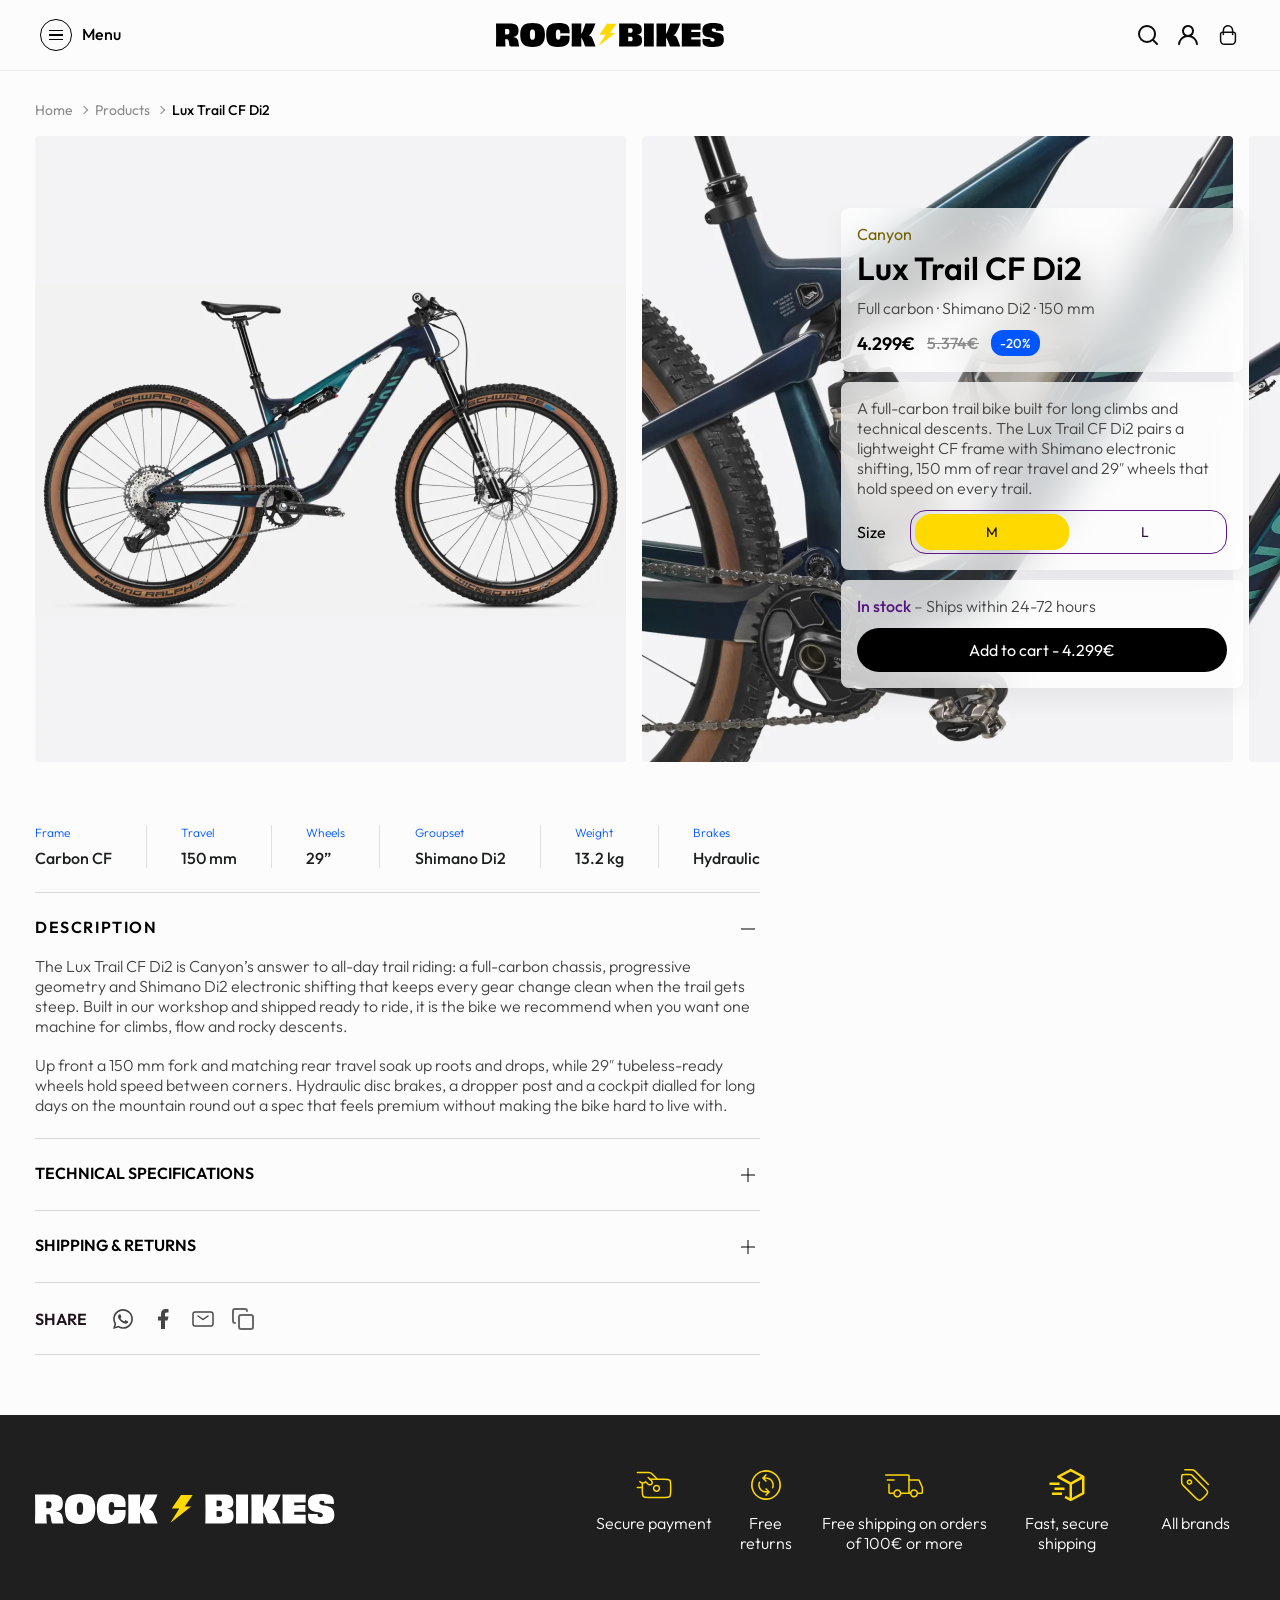
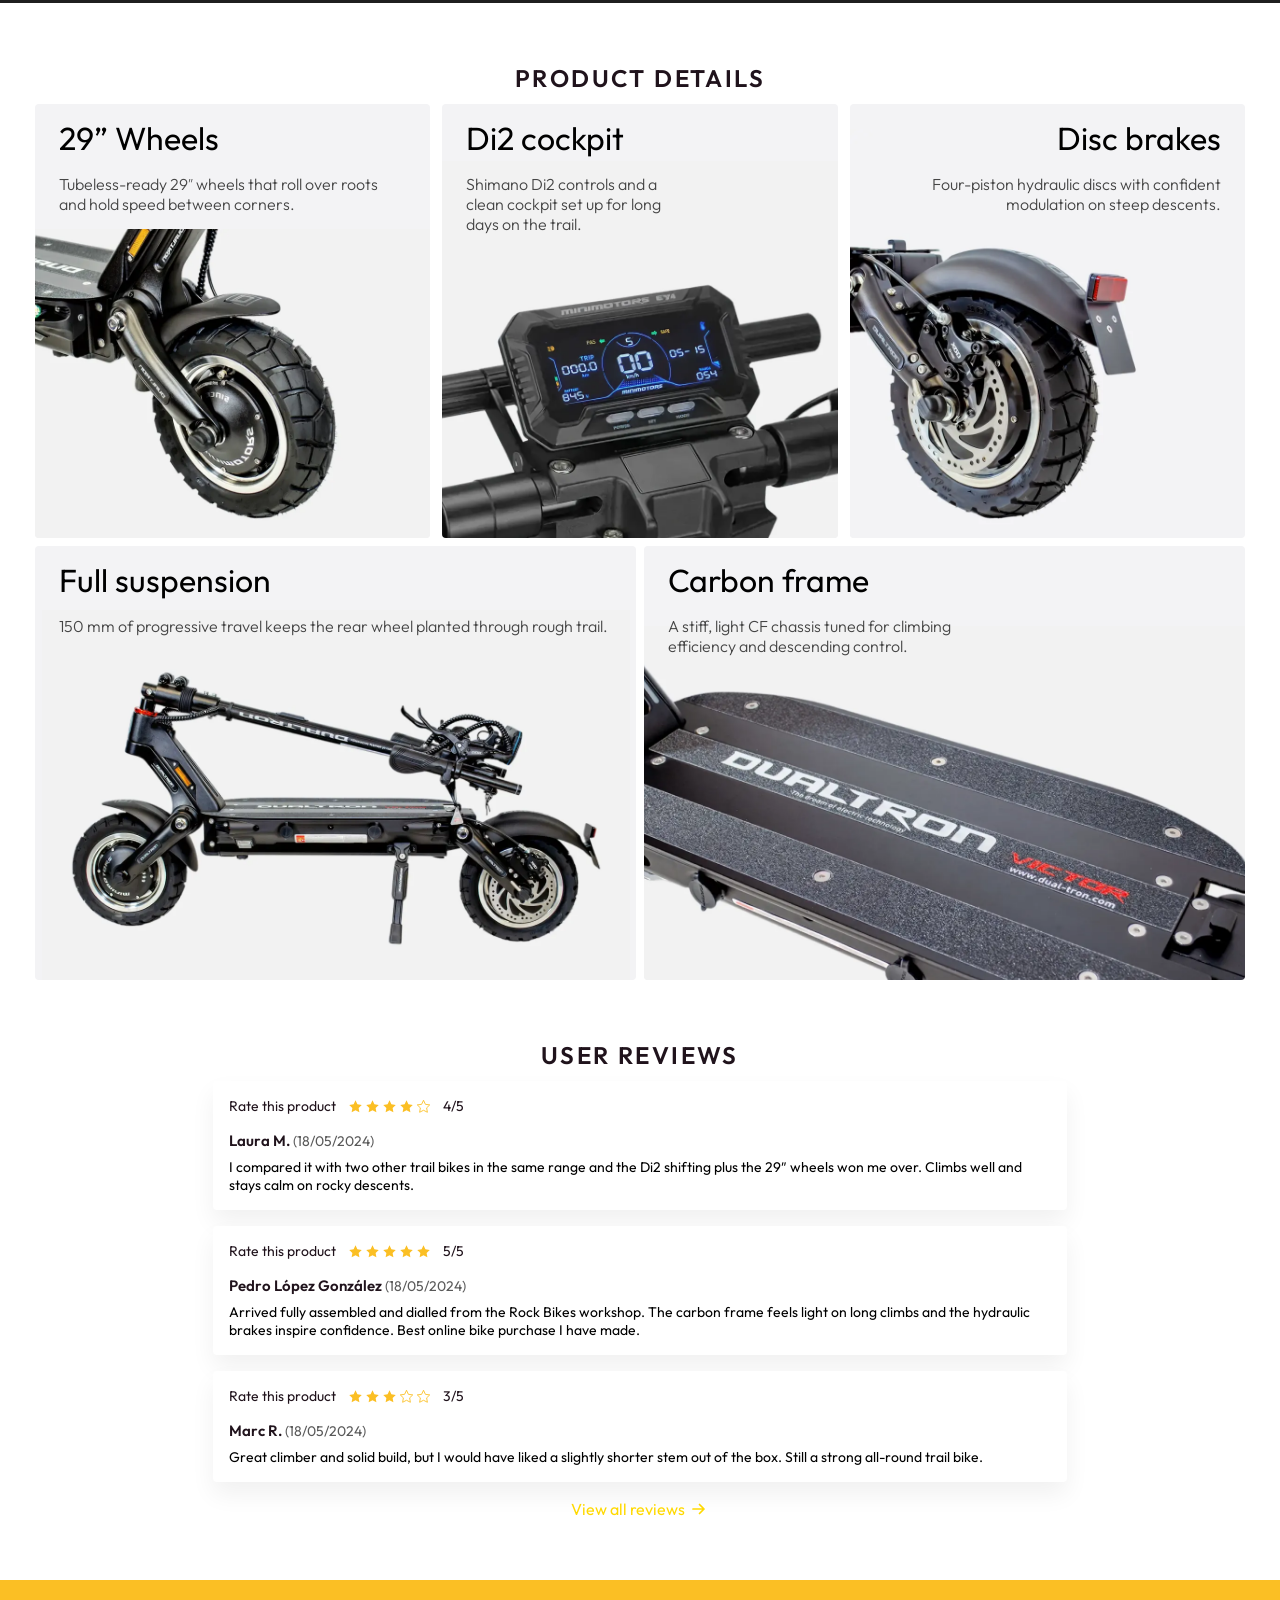
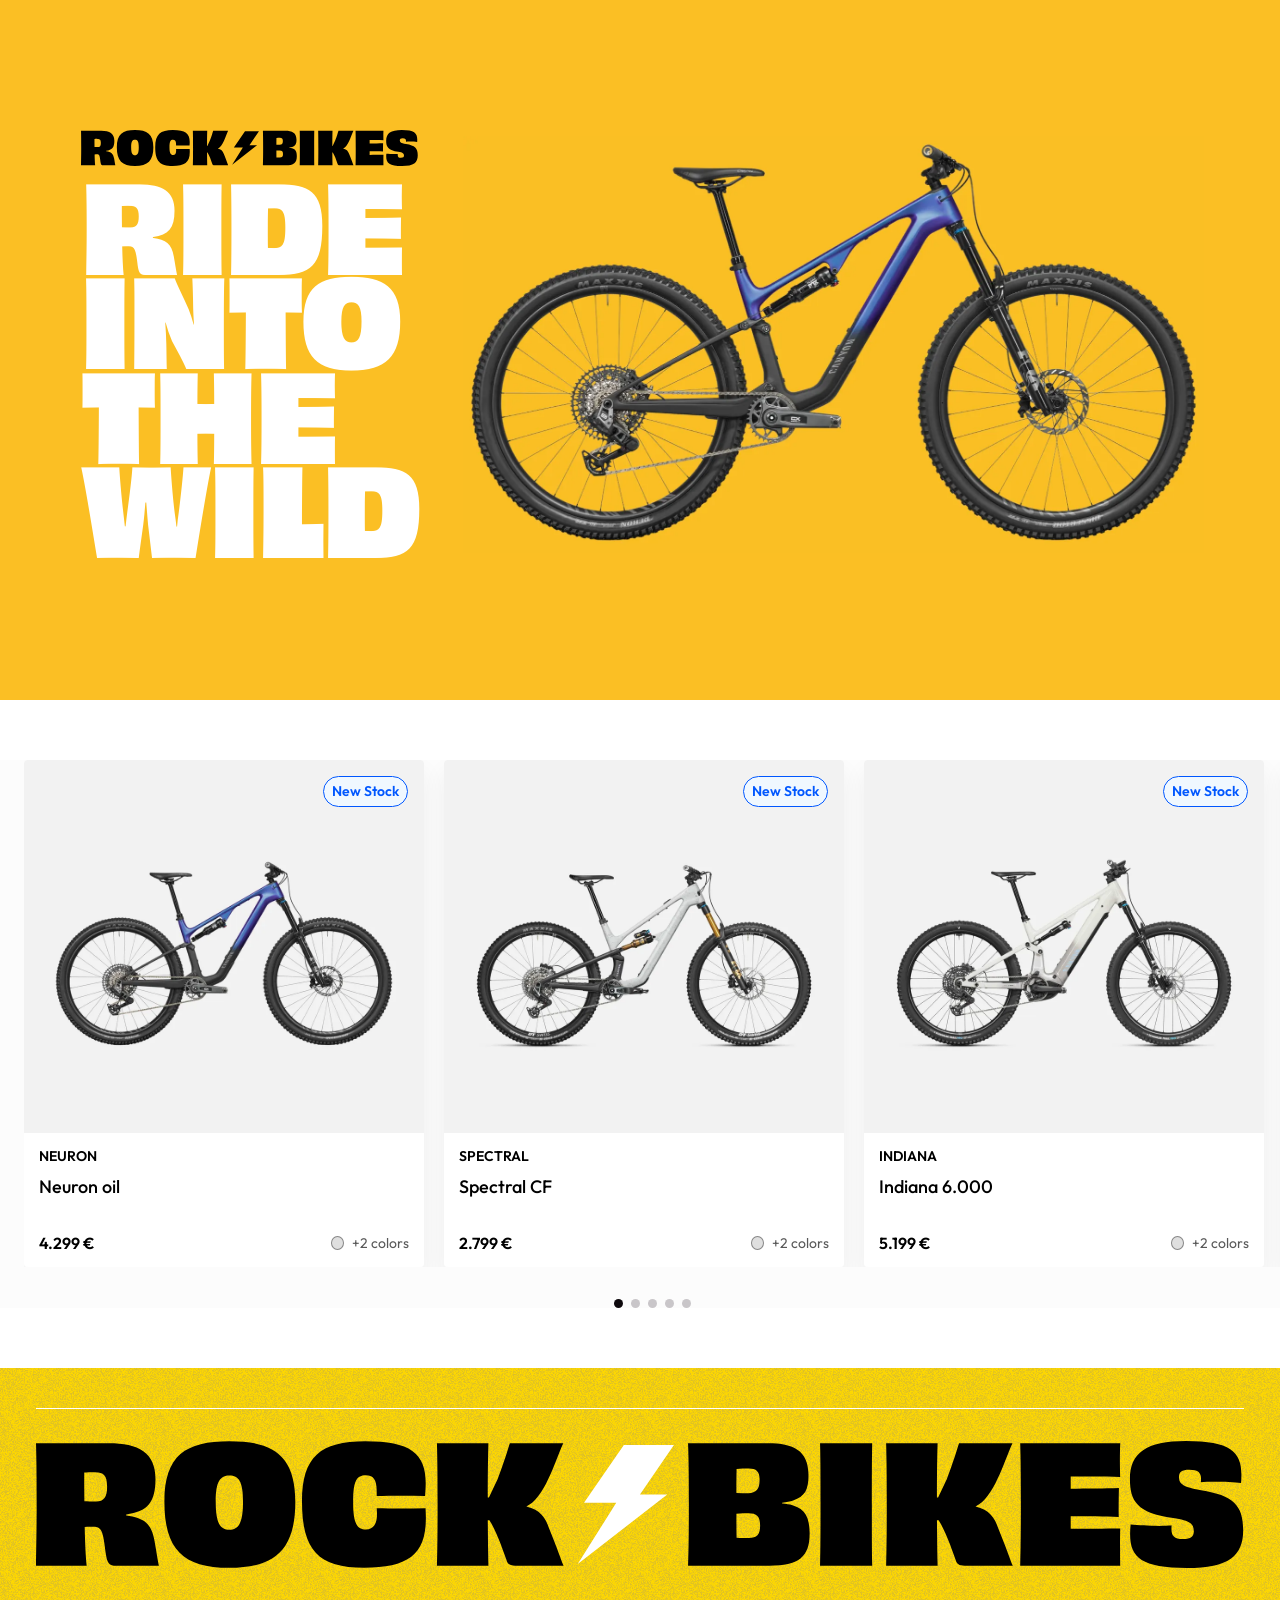
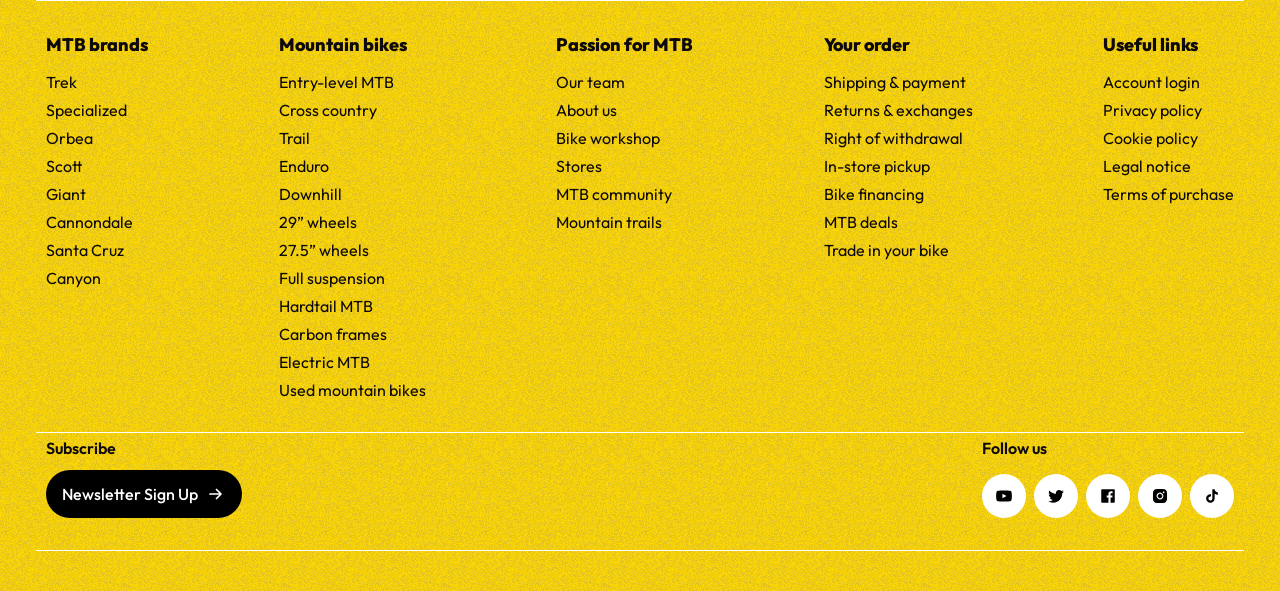
==== ficha-producto.html @ fa731cac "Ajusta logos de marcas y unifica el carrusel de opiniones en móvil. Co-authored-by: Cursor <cursorag" ====
<!DOCTYPE html>
<html lang="en">
<head>
<meta charset="UTF-8">
<meta name="viewport" content="width=device-width, initial-scale=1">
<title>Lux Trail CF Di2 — Rock Bikes</title>
<meta name="description" content="Lux Trail CF Di2: full-carbon trail bike with Shimano Di2, 150 mm travel and 29&quot; wheels. Free shipping over €100 and 30-day returns.">

<link rel="icon" href="assets/favicon.png" sizes="32x32" type="image/png">
<link rel="apple-touch-icon" href="assets/favicon-180.png">

<link rel="preconnect" href="https://fonts.googleapis.com">
<link rel="preconnect" href="https://fonts.gstatic.com" crossorigin>
<link href="https://fonts.googleapis.com/css2?family=Outfit:wght@400;500;600;700;800&family=Work+Sans:wght@400;500;600;700;800&display=swap" rel="stylesheet">

<link rel="stylesheet" href="assets/css/style.css?v=20261116d">
<link rel="stylesheet" href="assets/css/ficha.css?v=20261115n">
</head>
<body class="page-ficha">

<a class="skip-link" href="#main">Skip to content</a>

<!-- ============================ CABECERA ============================ -->
<header class="site-header site-header--light">
  <div class="nav__scrim" aria-hidden="true"></div>
  <div class="nav">
    <button class="nav__burger" type="button" aria-label="Open menu" aria-expanded="false" aria-controls="nav-menu">
      <span class="nav__burger-circle" aria-hidden="true"><i></i><i></i><i></i></span>
      <span class="nav__burger-text">Menu</span>
    </button>

    <a class="nav__logo" href="index.html" aria-label="Rock Bikes, home">
      <img src="assets/svg/rock-bikes-header-dark.svg" alt="Rock Bikes" width="228" height="24">
    </a>

    <nav class="nav__menu" id="nav-menu" aria-label="Main">
      <p class="nav__menu-title">Let&rsquo;s rock !</p>
      <ul class="nav__list">
        <li><a class="nav__link" href="index.html#terrain">Mountain Bikes <svg class="nav__chev" viewBox="0 0 24 24" aria-hidden="true"><path d="M9 5l7 7-7 7" fill="none" stroke="currentColor" stroke-width="2" stroke-linecap="round" stroke-linejoin="round"/></svg></a></li>
        <li><a class="nav__link" href="index.html#riders">Accessories <svg class="nav__chev" viewBox="0 0 24 24" aria-hidden="true"><path d="M9 5l7 7-7 7" fill="none" stroke="currentColor" stroke-width="2" stroke-linecap="round" stroke-linejoin="round"/></svg></a></li>
        <li><a class="nav__link" href="#">Parts <svg class="nav__chev" viewBox="0 0 24 24" aria-hidden="true"><path d="M9 5l7 7-7 7" fill="none" stroke="currentColor" stroke-width="2" stroke-linecap="round" stroke-linejoin="round"/></svg></a></li>
        <li><a class="nav__link" href="index.html#riders">Clothing <svg class="nav__chev" viewBox="0 0 24 24" aria-hidden="true"><path d="M9 5l7 7-7 7" fill="none" stroke="currentColor" stroke-width="2" stroke-linecap="round" stroke-linejoin="round"/></svg></a></li>
        <li><a class="nav__link" href="index.html#products">Other bikes <svg class="nav__chev" viewBox="0 0 24 24" aria-hidden="true"><path d="M9 5l7 7-7 7" fill="none" stroke="currentColor" stroke-width="2" stroke-linecap="round" stroke-linejoin="round"/></svg></a></li>
        <li><a class="nav__link" href="index.html#brands">Brands <svg class="nav__chev" viewBox="0 0 24 24" aria-hidden="true"><path d="M9 5l7 7-7 7" fill="none" stroke="currentColor" stroke-width="2" stroke-linecap="round" stroke-linejoin="round"/></svg></a></li>
        <li><a class="nav__link nav__link--outlet" href="#">Outlet</a></li>
      </ul>
      <ul class="nav__social">
        <li><a href="#" aria-label="YouTube"><img src="assets/svg/carbon-logo-youtube-15076-6424-gold.svg" alt="" width="24" height="24"></a></li>
        <li><a href="#" aria-label="Twitter"><img src="assets/svg/mdi-twitter-15076-6426-gold.svg" alt="" width="24" height="24"></a></li>
        <li><a href="#" aria-label="Facebook"><img src="assets/svg/ri-facebook-box-fill-15076-6428-gold.svg" alt="" width="24" height="24"></a></li>
        <li><a href="#" aria-label="Instagram"><img src="assets/svg/ph-instagram-logo-fill-15076-6430-gold.svg" alt="" width="24" height="24"></a></li>
        <li><a href="#" aria-label="TikTok"><img src="assets/svg/ic-baseline-tiktok-15076-6432-gold.svg" alt="" width="24" height="24"></a></li>
      </ul>
    </nav>

    <div class="nav__sub" data-sub hidden>
      <p class="nav__sub-title"></p>
      <ul class="nav__sub-list"></ul>
      <a class="nav__sub-all" href="#">SEE ALL <svg class="nav__sub-arrow" viewBox="0 0 20 20" aria-hidden="true"><path d="M4 10h11M10.5 5.5L15 10l-4.5 4.5" fill="none" stroke="currentColor" stroke-width="1.7" stroke-linecap="round" stroke-linejoin="round"/></svg></a>

      <!-- Tercer nivel: las fichas de producto. Se rellenan desde FICHAS en
           main.js con los datos de Menu_spectral y Variante6. -->
      <div class="nav__cards" data-cards>
        <figure class="nav__cards-photo">
          <img class="nav__cards-img" data-cards-img alt="" width="700" height="448">
          <!-- El hueco de la ficha es un vídeo, como en el diseño. Se carga con
               la página (oculto tras la foto) porque cargarlo al abrir el menú
               dejaba el archivo a medias: Chrome descargaba los metadatos y
               suspendía el resto. Spectral lo reproduce; el resto de fichas se
               quedan con su imagen. -->
          <video class="nav__cards-video" data-cards-video
                 src="assets/video/menu-spectral.mp4"
                 muted loop playsinline preload="auto"
                 poster="assets/opt/menu-spectral.webp"
                 aria-hidden="true" tabindex="-1"></video>
          <span class="nav__cards-label" data-cards-label></span>
        </figure>
        <div class="nav__cards-list" data-cards-list></div>
        <a class="nav__cards-all" href="#">SEE ALL <svg class="nav__sub-arrow" viewBox="0 0 20 20" aria-hidden="true"><path d="M4 10h11M10.5 5.5L15 10l-4.5 4.5" fill="none" stroke="currentColor" stroke-width="1.7" stroke-linecap="round" stroke-linejoin="round"/></svg></a>
      </div>
    </div>

    <div class="nav__actions">
      <button class="nav__icon" type="button" aria-label="Search"
              aria-controls="nav-search" aria-expanded="false" data-search-open>
        <img src="assets/svg/iconamoon-search-bold-I15076-6464;15048-24573.svg" alt="" width="24" height="24">
      </button>
      <button class="nav__icon" type="button" aria-label="My account">
        <img src="assets/svg/component-206-I15076-6464;15048-24574.svg" alt="" width="24" height="24">
      </button>
      <button class="nav__icon" type="button" aria-label="Cart">
        <img src="assets/svg/component-205-I15076-6464;15048-24575.svg" alt="" width="24" height="24">
      </button>

      <!-- Buscador: la variante Mneu_search del menú. Al abrirlo la barra pasa
           a amarilla y el campo ocupa el sitio de las tres acciones. El panel
           de «Popular Search» se ancla al propio campo, así que se mueve con
           él cuando el ancho obliga a estirarlo. Medidas del diseño en la
           hoja de estilos. -->
      <form class="nav__search" id="nav-search" role="search" aria-label="Search Rock Bikes" data-search>
        <div class="nav__search-field">
          <img class="nav__search-icon" src="assets/svg/iconamoon-search-bold-I15076-6464;15048-24573.svg" alt="" width="24" height="24">
          <input class="nav__search-input" type="search" name="q" autocomplete="off"
                 aria-label="Search products" data-search-input>
        </div>
        <button class="nav__search-close" type="button" data-search-close>Close</button>

        <div class="nav__search-panel">
          <p class="nav__search-title">Popular Search</p>
          <ul class="nav__search-list">
            <li><button type="button" data-search-term="Trial Bikes">Trial Bikes</button></li>
            <li><button type="button" data-search-term="Grail">Grail</button></li>
            <li><button type="button" data-search-term="Gloves">Gloves</button></li>
            <li><button type="button" data-search-term="Wheels">Wheels</button></li>
            <li><button type="button" data-search-term="Accessories">Accessories</button></li>
          </ul>
        </div>
      </form>
    </div>
  </div>
</header>

<main id="main" class="ficha">

  <!-- El diseño está dibujado sobre un marco de 1366 px. Todo el contenido va
       dentro de .frame para que en pantallas más anchas se quede centrado en
       esa columna y no se estire hasta los bordes. -->
  <div class="frame">

  <!-- ========================= MIGAS Y FICHA ========================= -->

  <section class="ficha__top">

    <nav class="crumbs" aria-label="Breadcrumb">
      <ol>
        <li><a href="index.html">Home</a></li>
        <li><a href="#">Products</a></li>
        <li><span aria-current="page">Lux Trail CF Di2</span></li>
      </ol>
    </nav>

    <!-- Galería: seis diapositivas de 591x626 y 16 px de separación. La tira
         sangra por la derecha a propósito: en el diseño la segunda foto se ve
         a medias por debajo de la caja de compra. Se arrastra con el ratón y
         con el dedo (data-drag-scroll lo resuelve en main.js). -->
    <div class="gallery-wrap">
      <div class="gallery" data-drag-scroll>
        <ul class="gallery__track">
          <li class="gallery__slide">
            <a class="gallery__zoom" href="assets/opt/ficha-galeria-01.webp" aria-label="Ampliar: Rock Bikes Lux Trail CF Di2, vista lateral">
            <img src="assets/opt/ficha-galeria-01.webp" alt="Rock Bikes Lux Trail CF Di2, vista lateral" width="1182" height="1252">
          </a>
          </li>
          <li class="gallery__slide">
            <a class="gallery__zoom" href="assets/opt/ficha-galeria-02.webp" aria-label="Ampliar: Detalle del cuadro y del amortiguador">
            <img src="assets/opt/ficha-galeria-02.webp" alt="Detalle del cuadro y del amortiguador" width="1182" height="1252" loading="lazy">
          </a>
          </li>
          <li class="gallery__slide">
            <a class="gallery__zoom" href="assets/opt/ficha-galeria-03.webp" aria-label="Ampliar: Detalle de la rueda y del freno de disco">
            <img src="assets/opt/ficha-galeria-03.webp" alt="Detalle de la rueda y del freno de disco" width="1182" height="1252" loading="lazy">
          </a>
          </li>
          <li class="gallery__slide">
            <a class="gallery__zoom" href="assets/opt/ficha-galeria-04.webp" aria-label="Ampliar: Detalle de la transmisión">
            <img src="assets/opt/ficha-galeria-04.webp" alt="Detalle de la transmisión" width="1182" height="1252" loading="lazy">
          </a>
          </li>
          <li class="gallery__slide">
            <a class="gallery__zoom" href="assets/opt/ficha-galeria-05.webp" aria-label="Ampliar: Detalle del manillar y la horquilla">
            <img src="assets/opt/ficha-galeria-05.webp" alt="Detalle del manillar y la horquilla" width="1182" height="1252" loading="lazy">
          </a>
          </li>
          <li class="gallery__slide">
            <a class="gallery__zoom" href="assets/opt/ficha-galeria-06.webp" aria-label="Ampliar: Detalle del sillín y la tija">
            <img src="assets/opt/ficha-galeria-06.webp" alt="Detalle del sillín y la tija" width="1182" height="1252" loading="lazy">
          </a>
          </li>
        </ul>
      </div>

      <button class="gallery__arrow gallery__arrow--prev" type="button" aria-label="Previous image" data-gallery-prev>
        <svg viewBox="0 0 24 24" aria-hidden="true"><path d="M15 5l-7 7 7 7" fill="none" stroke="currentColor" stroke-width="1.8" stroke-linecap="round" stroke-linejoin="round"/></svg>
      </button>
      <button class="gallery__arrow gallery__arrow--next" type="button" aria-label="Next image" data-gallery-next>
        <svg viewBox="0 0 24 24" aria-hidden="true"><path d="M9 5l7 7-7 7" fill="none" stroke="currentColor" stroke-width="1.8" stroke-linecap="round" stroke-linejoin="round"/></svg>
      </button>

      <div class="gallery__dots dots" data-gallery-dots aria-hidden="true"></div>
    </div>

  </section>

  <!-- Caja de compra. En el diseño flota sobre la galería (208 px desde el
       borde de arriba) y, al bajar, se queda pegada bajo la cabecera hasta
       llegar a la altura de SHARE. Por eso vive en su propia columna, fuera
       del flujo: así el `sticky` tiene recorrido y en móvil se coloca entre la
       galería y la descripción. -->
  <div class="side">
    <aside class="buybox" aria-label="Purchase options">

      <div class="buybox__card">
        <div class="buybox__head">
          <p class="buybox__brand">Canyon</p>
          <h1 class="buybox__title">Lux Trail CF Di2</h1>
        </div>
        <p class="buybox__sub">Full carbon &middot; Shimano Di2 &middot; 150 mm</p>
        <p class="buybox__price">
          <span class="buybox__now">4.299&euro;</span>
          <s class="buybox__was">5.374&euro;</s>
          <span class="buybox__off">-20%</span>
        </p>
      </div>

      <div class="buybox__card">
        <p class="buybox__text">A full-carbon trail bike built for long climbs and technical descents. The Lux Trail CF Di2 pairs a lightweight CF frame with Shimano electronic shifting, 150 mm of rear travel and 29&Prime; wheels that hold speed on every trail.</p>
        <div class="buybox__opt">
          <span class="buybox__opt-label">Size</span>
          <div class="buybox__pills" role="group" aria-label="Frame size">
            <button class="buybox__pill is-active" type="button" aria-pressed="true">M</button>
            <button class="buybox__pill" type="button" aria-pressed="false">L</button>
          </div>
        </div>
      </div>

      <div class="buybox__card">
        <p class="buybox__stock"><strong>In stock</strong> &ndash; Ships within 24-72 hours</p>
        <button class="buybox__cart" type="button">Add to cart - 4.299&euro;</button>
      </div>

    </aside>
  </div>

  <!-- ==================== CARACTERÍSTICAS Y ACORDEONES ==================== -->

  <div class="ficha__detail">

    <ul class="specs">
      <li class="specs__item">
        <span class="specs__label">Frame</span>
        <span class="specs__value">Carbon CF</span>
      </li>
      <li class="specs__sep" aria-hidden="true"></li>
      <li class="specs__item">
        <span class="specs__label">Travel</span>
        <span class="specs__value">150 mm</span>
      </li>
      <li class="specs__sep" aria-hidden="true"></li>
      <li class="specs__item">
        <span class="specs__label">Wheels</span>
        <span class="specs__value">29&rdquo;</span>
      </li>
      <li class="specs__sep" aria-hidden="true"></li>
      <li class="specs__item">
        <span class="specs__label">Groupset</span>
        <span class="specs__value">Shimano Di2</span>
      </li>
      <li class="specs__sep" aria-hidden="true"></li>
      <li class="specs__item">
        <span class="specs__label">Weight</span>
        <span class="specs__value">13.2 kg</span>
      </li>
      <li class="specs__sep" aria-hidden="true"></li>
      <li class="specs__item">
        <span class="specs__label">Brakes</span>
        <span class="specs__value">Hydraulic</span>
      </li>
    </ul>

    <div class="faq" data-faq>

      <div class="faq__item is-open">
        <h2 class="faq__heading">
          <button class="faq__toggle" type="button" aria-expanded="true" aria-controls="faq-desc" id="faq-desc-btn">
            <span class="faq__label">Description</span>
            <span class="faq__icon" aria-hidden="true"></span>
          </button>
        </h2>
        <div class="faq__panel" id="faq-desc" role="region" aria-labelledby="faq-desc-btn">
          <div class="faq__inner">
            <p>The Lux Trail CF Di2 is Canyon&rsquo;s answer to all-day trail riding: a full-carbon chassis, progressive geometry and Shimano Di2 electronic shifting that keeps every gear change clean when the trail gets steep. Built in our workshop and shipped ready to ride, it is the bike we recommend when you want one machine for climbs, flow and rocky descents.</p>
            <p>Up front a 150 mm fork and matching rear travel soak up roots and drops, while 29&Prime; tubeless-ready wheels hold speed between corners. Hydraulic disc brakes, a dropper post and a cockpit dialled for long days on the mountain round out a spec that feels premium without making the bike hard to live with.</p>
          </div>
        </div>
      </div>

      <div class="faq__item">
        <h2 class="faq__heading">
          <button class="faq__toggle" type="button" aria-expanded="false" aria-controls="faq-tech" id="faq-tech-btn">
            <span class="faq__label">Technical Specifications</span>
            <span class="faq__icon" aria-hidden="true"></span>
          </button>
        </h2>
        <div class="faq__panel" id="faq-tech" role="region" aria-labelledby="faq-tech-btn" hidden>
          <div class="faq__inner">
            <dl class="faq__specs">
              <div><dt>Frame</dt><dd>Carbon CF, full suspension</dd></div>
              <div><dt>Travel</dt><dd>150 mm front / 150 mm rear</dd></div>
              <div><dt>Wheels</dt><dd>29&Prime; tubeless-ready</dd></div>
              <div><dt>Groupset</dt><dd>Shimano XT Di2 12-speed</dd></div>
              <div><dt>Weight</dt><dd>13.2 kg (size M)</dd></div>
              <div><dt>Brakes</dt><dd>Hydraulic disc, 4-piston</dd></div>
            </dl>
          </div>
        </div>
      </div>

      <div class="faq__item">
        <h2 class="faq__heading">
          <button class="faq__toggle" type="button" aria-expanded="false" aria-controls="faq-ship" id="faq-ship-btn">
            <span class="faq__label">Shipping &amp; returns</span>
            <span class="faq__icon" aria-hidden="true"></span>
          </button>
        </h2>
        <div class="faq__panel" id="faq-ship" role="region" aria-labelledby="faq-ship-btn" hidden>
          <div class="faq__inner">
            <p>Orders leave our workshop within 24 to 72 working hours. Shipping is free on orders of 100&euro; or more, and every bike travels fully assembled, adjusted and boxed.</p>
            <p>You have 30 days to return it. If the bike has not been used, we refund the full amount; if you have already ridden it, we collect it, check it and deduct only the cost of the kilometres done.</p>
          </div>
        </div>
      </div>

    </div>

    <div class="share">
      <span class="share__label">Share</span>
      <ul class="share__list">
        <li><a href="#" aria-label="Share on WhatsApp"><img src="assets/ficha/svg/ic-baseline-whatsapp-15408-6126.svg" alt="" width="24" height="24"></a></li>
        <li><a href="#" aria-label="Share on Facebook"><img src="assets/ficha/svg/ri-facebook-fill-15408-6128.svg" alt="" width="24" height="24"></a></li>
        <li><a href="#" aria-label="Share by email"><img src="assets/ficha/svg/iconoir-mail-15408-6130.svg" alt="" width="24" height="24"></a></li>
        <li><button type="button" class="share__copy" aria-label="Copy link" data-copy><img src="assets/ficha/svg/lucide-copy-15408-6134.svg" alt="" width="24" height="24"></button></li>
      </ul>
    </div>

  </div>

  </div><!-- /.frame -->

  <!-- Visor de la galería: se abre a pantalla completa al pulsar una foto.
       Es un <dialog>, así que hereda el foco atrapado, el fondo y el cierre
       con Escape sin escribir nada de eso a mano. -->
  <dialog class="lightbox" data-lightbox aria-label="Galería de fotos">
    <button class="lightbox__btn lightbox__close" type="button" data-lightbox-close aria-label="Cerrar">
      <svg viewBox="0 0 24 24" aria-hidden="true"><path d="M6 6l12 12M18 6L6 18" fill="none" stroke="currentColor" stroke-width="1.8" stroke-linecap="round"/></svg>
    </button>
    <button class="lightbox__btn lightbox__prev" type="button" data-lightbox-prev aria-label="Foto anterior">
      <svg viewBox="0 0 24 24" aria-hidden="true"><path d="M15 5l-7 7 7 7" fill="none" stroke="currentColor" stroke-width="1.8" stroke-linecap="round" stroke-linejoin="round"/></svg>
    </button>
    <img class="lightbox__img" data-lightbox-img alt="">
    <button class="lightbox__btn lightbox__next" type="button" data-lightbox-next aria-label="Foto siguiente">
      <svg viewBox="0 0 24 24" aria-hidden="true"><path d="M9 5l7 7-7 7" fill="none" stroke="currentColor" stroke-width="1.8" stroke-linecap="round" stroke-linejoin="round"/></svg>
    </button>
    <p class="lightbox__count" data-lightbox-count></p>
  </dialog>

</main>

<!-- ======================== BARRA DE GARANTÍAS ======================== -->

<section class="trust">
  <div class="frame">
  <img class="trust__logo" src="assets/ficha/svg/contenedor-rock-bikes-15408-6191.svg" alt="Rock Bikes" width="406" height="40">
  <ul class="trust__list">
    <li>
      <img src="assets/ficha/svg/hugeicons-payment-02-15408-6206.svg" alt="" width="40" height="40">
      <span>Secure payment</span>
    </li>
    <li class="trust__narrow">
      <img src="assets/ficha/svg/material-symbols-light-change-circle-outline-15408-6213.svg" alt="" width="40" height="40">
      <span>Free returns</span>
    </li>
    <li class="trust__wide">
      <img src="assets/ficha/svg/iconoir-delivery-truck-15408-6217.svg" alt="" width="40" height="40">
      <span>Free shipping on orders of 100&euro; or more</span>
    </li>
    <li>
      <img src="assets/ficha/svg/carbon-delivery-parcel-15408-6225.svg" alt="" width="40" height="40">
      <span>Fast, secure shipping</span>
    </li>
    <li>
      <img src="assets/ficha/svg/contenedor-icon-15408-6230.svg" alt="" width="40" height="40">
      <span>All brands</span>
    </li>
  </ul>
  </div>
</section>

<!-- ========================= DETALLES DEL PRODUCTO ========================= -->

<section class="fdet">
  <div class="frame">
  <h2 class="fdet__title">Product details</h2>

  <div class="fdet__row fdet__row--triple">

    <article class="fdet__card" style="--ix:-16.98%;--iy:28.80%;--iw:116.98%;--tw:376px">
      <div class="fdet__head">
        <h3 class="fdet__name">29&rdquo; Wheels</h3>
        <p class="fdet__text">Tubeless-ready 29&Prime; wheels that roll over roots and hold speed between corners.</p>
      </div>
      <img class="fdet__img" src="assets/opt/ficha-detalle-ruedas.webp" alt="Rueda de 29 pulgadas con freno de disco" width="992" height="712" loading="lazy">
    </article>

    <article class="fdet__card" style="--ix:0;--iy:13.13%;--iw:100%;--tw:217px">
      <div class="fdet__head">
        <h3 class="fdet__name">Di2 cockpit</h3>
        <p class="fdet__text">Shimano Di2 controls and a clean cockpit set up for long days on the trail.</p>
      </div>
      <img class="fdet__img" src="assets/opt/ficha-detalle-pantalla.webp" alt="Cockpit y mandos Di2" width="848" height="868" loading="lazy">
    </article>

    <article class="fdet__card fdet__card--right" style="--ix:0;--iy:5.76%;--iw:85.6%;--tw:376px">
      <div class="fdet__head">
        <h3 class="fdet__name">Disc brakes</h3>
        <p class="fdet__text">Four-piston hydraulic discs with confident modulation on steep descents.</p>
      </div>
      <img class="fdet__img" src="assets/opt/ficha-detalle-frenos.webp" alt="Freno de disco hidráulico" width="726" height="896" loading="lazy">
    </article>

  </div>

  <div class="fdet__row fdet__row--double">

    <article class="fdet__card fdet__card--half" style="--ix:1.09%;--iy:14.75%;--iw:97.98%;--tw:596px">
      <div class="fdet__head">
        <h3 class="fdet__name">Full suspension</h3>
        <p class="fdet__text">150 mm of progressive travel keeps the rear wheel planted through rough trail.</p>
      </div>
      <img class="fdet__img" src="assets/opt/ficha-detalle-compacto.webp" alt="Lux Trail CF Di2, vista completa" width="1262" height="848" loading="lazy">
    </article>

    <article class="fdet__card fdet__card--half" style="--ix:-13.66%;--iy:18.43%;--iw:117.1%;--tw:320px">
      <div class="fdet__head">
        <h3 class="fdet__name">Carbon frame</h3>
        <p class="fdet__text">A stiff, light CF chassis tuned for climbing efficiency and descending control.</p>
      </div>
      <img class="fdet__img" src="assets/opt/ficha-detalle-plataforma.webp" alt="Detalle del cuadro de carbono" width="1508" height="1020" loading="lazy">
    </article>

  </div>
  </div><!-- /.frame -->
</section>

<!-- ========================== OPINIONES ========================== -->

<section class="ureviews">
  <div class="frame">
  <h2 class="ureviews__title">User reviews</h2>

  <ul class="ureviews__list">

    <li class="rreview">
      <p class="rreview__rate">
        <span>Rate this product</span>
        <span class="rreview__stars" role="img" aria-label="4 out of 5 stars">
          <svg viewBox="0 0 24 24" aria-hidden="true"><path d="M12 2l3 6.5 7 .9-5 4.8 1.2 7L12 18l-6.2 3.2L7 14.2l-5-4.8 7-.9z"/></svg>
          <svg viewBox="0 0 24 24" aria-hidden="true"><path d="M12 2l3 6.5 7 .9-5 4.8 1.2 7L12 18l-6.2 3.2L7 14.2l-5-4.8 7-.9z"/></svg>
          <svg viewBox="0 0 24 24" aria-hidden="true"><path d="M12 2l3 6.5 7 .9-5 4.8 1.2 7L12 18l-6.2 3.2L7 14.2l-5-4.8 7-.9z"/></svg>
          <svg viewBox="0 0 24 24" aria-hidden="true"><path d="M12 2l3 6.5 7 .9-5 4.8 1.2 7L12 18l-6.2 3.2L7 14.2l-5-4.8 7-.9z"/></svg>
          <svg class="is-empty" viewBox="0 0 24 24" aria-hidden="true"><path d="M12 2l3 6.5 7 .9-5 4.8 1.2 7L12 18l-6.2 3.2L7 14.2l-5-4.8 7-.9z"/></svg>
        </span>
        <span class="rreview__score">4/5</span>
      </p>
      <p class="rreview__who"><strong>Laura M.</strong> <span>(18/05/2024)</span></p>
      <p class="rreview__text">I compared it with two other trail bikes in the same range and the Di2 shifting plus the 29&Prime; wheels won me over. Climbs well and stays calm on rocky descents.</p>
    </li>

    <li class="rreview">
      <p class="rreview__rate">
        <span>Rate this product</span>
        <span class="rreview__stars" role="img" aria-label="5 out of 5 stars">
          <svg viewBox="0 0 24 24" aria-hidden="true"><path d="M12 2l3 6.5 7 .9-5 4.8 1.2 7L12 18l-6.2 3.2L7 14.2l-5-4.8 7-.9z"/></svg>
          <svg viewBox="0 0 24 24" aria-hidden="true"><path d="M12 2l3 6.5 7 .9-5 4.8 1.2 7L12 18l-6.2 3.2L7 14.2l-5-4.8 7-.9z"/></svg>
          <svg viewBox="0 0 24 24" aria-hidden="true"><path d="M12 2l3 6.5 7 .9-5 4.8 1.2 7L12 18l-6.2 3.2L7 14.2l-5-4.8 7-.9z"/></svg>
          <svg viewBox="0 0 24 24" aria-hidden="true"><path d="M12 2l3 6.5 7 .9-5 4.8 1.2 7L12 18l-6.2 3.2L7 14.2l-5-4.8 7-.9z"/></svg>
          <svg viewBox="0 0 24 24" aria-hidden="true"><path d="M12 2l3 6.5 7 .9-5 4.8 1.2 7L12 18l-6.2 3.2L7 14.2l-5-4.8 7-.9z"/></svg>
        </span>
        <span class="rreview__score">5/5</span>
      </p>
      <p class="rreview__who"><strong>Pedro L&oacute;pez Gonz&aacute;lez</strong> <span>(18/05/2024)</span></p>
      <p class="rreview__text">Arrived fully assembled and dialled from the Rock Bikes workshop. The carbon frame feels light on long climbs and the hydraulic brakes inspire confidence. Best online bike purchase I have made.</p>
    </li>

    <li class="rreview">
      <p class="rreview__rate">
        <span>Rate this product</span>
        <span class="rreview__stars" role="img" aria-label="3 out of 5 stars">
          <svg viewBox="0 0 24 24" aria-hidden="true"><path d="M12 2l3 6.5 7 .9-5 4.8 1.2 7L12 18l-6.2 3.2L7 14.2l-5-4.8 7-.9z"/></svg>
          <svg viewBox="0 0 24 24" aria-hidden="true"><path d="M12 2l3 6.5 7 .9-5 4.8 1.2 7L12 18l-6.2 3.2L7 14.2l-5-4.8 7-.9z"/></svg>
          <svg viewBox="0 0 24 24" aria-hidden="true"><path d="M12 2l3 6.5 7 .9-5 4.8 1.2 7L12 18l-6.2 3.2L7 14.2l-5-4.8 7-.9z"/></svg>
          <svg class="is-empty" viewBox="0 0 24 24" aria-hidden="true"><path d="M12 2l3 6.5 7 .9-5 4.8 1.2 7L12 18l-6.2 3.2L7 14.2l-5-4.8 7-.9z"/></svg>
          <svg class="is-empty" viewBox="0 0 24 24" aria-hidden="true"><path d="M12 2l3 6.5 7 .9-5 4.8 1.2 7L12 18l-6.2 3.2L7 14.2l-5-4.8 7-.9z"/></svg>
        </span>
        <span class="rreview__score">3/5</span>
      </p>
      <p class="rreview__who"><strong>Marc R.</strong> <span>(18/05/2024)</span></p>
      <p class="rreview__text">Great climber and solid build, but I would have liked a slightly shorter stem out of the box. Still a strong all-round trail bike.</p>
    </li>

  </ul>

  <a class="ureviews__all" href="#">View all reviews <svg class="icon-arrow" viewBox="0 0 20 20" aria-hidden="true"><path d="M4 10h11M10.5 5.5L15 10l-4.5 4.5" fill="none" stroke="currentColor" stroke-width="1.7" stroke-linecap="round" stroke-linejoin="round"/></svg></a>
  </div><!-- /.frame -->
</section>

<!-- ========================= RIDE INTO THE WILD ========================= -->

<section class="ride">
  <div class="frame">
  <img class="ride__bike" src="assets/opt/ficha-banner.webp" alt="" width="1600" height="901" loading="lazy">
  <div class="ride__copy">
    <img class="ride__logo" src="assets/ficha/svg/contenedor-rock-bikes-15408-6857.svg" alt="Rock Bikes" width="342" height="36">
    <p class="ride__title">RIDE<br>INTO<br>THE<br>WILD</p>
  </div>
  </div><!-- /.frame -->
</section>

<!-- ====================== PRODUCTOS RELACIONADOS ====================== -->

<section class="related" aria-label="Related products">
  <div class="frame">
  <div class="carousel">
    <div class="carousel__viewport" data-drag-scroll>
      <ul class="carousel__track">

        <li class="prod">
          <div class="prod__media">
            <span class="prod__tag">New Stock</span>
            <img class="prod__img is-active" src="assets/opt/ficha-relacionada-01.webp" alt="Neuron oil" loading="lazy">
          </div>
          <div class="prod__body">
            <p class="prod__brand">NEURON</p>
            <h3 class="prod__name">Neuron oil</h3>
            <p class="prod__price">4.299 &euro;<span class="prod__swatch" aria-hidden="true"></span><span class="prod__colors">+2 colors</span></p>
          </div>
        <a class="prod__hit" href="ficha-producto.html" aria-label="Neuron oil"></a></li>

        <li class="prod">
          <div class="prod__media">
            <span class="prod__tag">New Stock</span>
            <img class="prod__img is-active" src="assets/opt/ficha-relacionada-02.webp" alt="Spectral CF" loading="lazy">
          </div>
          <div class="prod__body">
            <p class="prod__brand">SPECTRAL</p>
            <h3 class="prod__name">Spectral CF</h3>
            <p class="prod__price">2.799 &euro;<span class="prod__swatch" aria-hidden="true"></span><span class="prod__colors">+2 colors</span></p>
          </div>
        <a class="prod__hit" href="ficha-producto.html" aria-label="Spectral CF"></a></li>

        <li class="prod">
          <div class="prod__media">
            <span class="prod__tag">New Stock</span>
            <img class="prod__img is-active" src="assets/opt/ficha-relacionada-03.webp" alt="Indiana 6.000" loading="lazy">
          </div>
          <div class="prod__body">
            <p class="prod__brand">INDIANA</p>
            <h3 class="prod__name">Indiana 6.000</h3>
            <p class="prod__price">5.199 &euro;<span class="prod__swatch" aria-hidden="true"></span><span class="prod__colors">+2 colors</span></p>
          </div>
        <a class="prod__hit" href="ficha-producto.html" aria-label="Indiana 6.000"></a></li>

        <li class="prod prod--contain">
          <div class="prod__media">
            <span class="prod__tag">New Stock</span>
            <img class="prod__img is-active" src="assets/opt/ficha-relacionada-04.webp" alt="SnowPatrol 52" loading="lazy">
          </div>
          <div class="prod__body">
            <p class="prod__brand">EVIL</p>
            <h3 class="prod__name">SnowPatrol 52</h3>
            <p class="prod__price">5.899 &euro;<span class="prod__swatch" aria-hidden="true"></span><span class="prod__colors">+2 colors</span></p>
          </div>
        <a class="prod__hit" href="ficha-producto.html" aria-label="SnowPatrol 52"></a></li>

        <li class="prod prod--wide">
          <div class="prod__media">
            <span class="prod__tag">New Stock</span>
            <img class="prod__img is-active" src="assets/opt/ficha-relacionada-05.webp" alt="BMT0321" loading="lazy">
          </div>
          <div class="prod__body">
            <p class="prod__brand">ESCAPE</p>
            <h3 class="prod__name">BMT0321</h3>
            <p class="prod__price">3.499 &euro;<span class="prod__swatch" aria-hidden="true"></span><span class="prod__colors">+2 colors</span></p>
          </div>
        <a class="prod__hit" href="ficha-producto.html" aria-label="BMT0321"></a></li>

      </ul>
    </div>
  </div>

  <div class="related__dots dots" data-dots aria-hidden="true">
    <button type="button" aria-current="true"></button>
    <button type="button"></button>
    <button type="button"></button>
    <button type="button"></button>
    <button type="button"></button>
  </div>
  </div><!-- /.frame -->
</section>


<!-- ============================= FOOTER ============================= -->
<footer class="site-footer" id="footer">
  <div class="footer__inner">

    <a class="footer__logo" href="index.html" aria-label="Rock Bikes, home">
      <img src="assets/svg/rock-bikes-footer.svg" alt="Rock Bikes" width="1293" height="136">
    </a>

    <nav class="foot-links" aria-label="Footer">
      <div class="foot-col">
        <h3>MTB brands</h3>
        <ul>
          <li><a href="#">Trek</a></li>
          <li><a href="#">Specialized</a></li>
          <li><a href="#">Orbea</a></li>
          <li><a href="#">Scott</a></li>
          <li><a href="#">Giant</a></li>
          <li><a href="#">Cannondale</a></li>
          <li><a href="#">Santa Cruz</a></li>
          <li><a href="#">Canyon</a></li>
        </ul>
      </div>
      <div class="foot-col">
        <h3>Mountain bikes</h3>
        <ul>
          <li><a href="#">Entry-level MTB</a></li>
          <li><a href="#">Cross country</a></li>
          <li><a href="#">Trail</a></li>
          <li><a href="#">Enduro</a></li>
          <li><a href="#">Downhill</a></li>
          <li><a href="#">29” wheels</a></li>
          <li><a href="#">27.5” wheels</a></li>
          <li><a href="#">Full suspension</a></li>
          <li><a href="#">Hardtail MTB</a></li>
          <li><a href="#">Carbon frames</a></li>
          <li><a href="#">Electric MTB</a></li>
          <li><a href="#">Used mountain bikes</a></li>
        </ul>
      </div>
      <div class="foot-col">
        <h3>Passion for MTB</h3>
        <ul>
          <li><a href="#">Our team</a></li>
          <li><a href="#">About us</a></li>
          <li><a href="#">Bike workshop</a></li>
          <li><a href="#">Stores</a></li>
          <li><a href="#">MTB community</a></li>
          <li><a href="#">Mountain trails</a></li>
        </ul>
      </div>
      <div class="foot-col">
        <h3>Your order</h3>
        <ul>
          <li><a href="#">Shipping &amp; payment</a></li>
          <li><a href="#">Returns &amp; exchanges</a></li>
          <li><a href="#">Right of withdrawal</a></li>
          <li><a href="#">In-store pickup</a></li>
          <li><a href="#">Bike financing</a></li>
          <li><a href="#">MTB deals</a></li>
          <li><a href="#">Trade in your bike</a></li>
        </ul>
      </div>
      <div class="foot-col">
        <h3>Useful links</h3>
        <ul>
          <li><a href="#">Account login</a></li>
          <li><a href="#">Privacy policy</a></li>
          <li><a href="#">Cookie policy</a></li>
          <li><a href="#">Legal notice</a></li>
          <li><a href="#">Terms of purchase</a></li>
        </ul>
      </div>
    </nav>

    <div class="foot-bottom">
      <div class="foot-sub">
        <h3>Subscribe</h3>
        <a class="foot-sub__btn" href="#">Newsletter Sign Up <svg class="icon-arrow" viewBox="0 0 20 20" aria-hidden="true"><path d="M4 10h11M10.5 5.5L15 10l-4.5 4.5" fill="none" stroke="currentColor" stroke-width="1.7" stroke-linecap="round" stroke-linejoin="round"/></svg></a>
      </div>

      <div class="foot-follow">
        <h3>Follow us</h3>
        <ul class="social">
          <li><a href="#" aria-label="YouTube"><img src="assets/svg/carbon-logo-youtube-15076-6424.svg" alt="" loading="lazy"></a></li>
          <li><a href="#" aria-label="Twitter"><img src="assets/svg/mdi-twitter-15076-6426.svg" alt="" loading="lazy"></a></li>
          <li><a href="#" aria-label="Facebook"><img src="assets/svg/ri-facebook-box-fill-15076-6428.svg" alt="" loading="lazy"></a></li>
          <li><a href="#" aria-label="Instagram"><img src="assets/svg/ph-instagram-logo-fill-15076-6430.svg" alt="" loading="lazy"></a></li>
          <li><a href="#" aria-label="TikTok"><img src="assets/svg/ic-baseline-tiktok-15076-6432.svg" alt="" loading="lazy"></a></li>
        </ul>
      </div>

    </div>

  </div>
</footer>

<script src="assets/js/main.js?v=20261116a"></script>
<script src="assets/js/ficha.js?v=20261113"></script>
</body>
</html>
---- assets/css/style.css ----
/* ==========================================================================
   ROCK BIKES — hoja de estilos
   Los valores (colores, tamaños, espaciados) salen de design/tokens.json y
   design/text-styles.txt, extraídos de Figma con scripts/figma-fetch.mjs.
   ========================================================================== */

/* --------------------------------------------------------------------------
   1. Tipografías propias

   Obviously Demo es la tipografía de titulares del diseño. Se sirve desde el
   propio proyecto en vez de depender de que el visitante la tenga instalada.

   El archivo de Figma declara la misma familia —«Obviously Demo»— en los diez
   titulares, pero NO todos usan la misma variante de ancho, y eso no se ve en
   los datos: hay que medirlo. Comparando el ancho de tinta del render del
   diseño con el de cada archivo:

     hero «MOUNTAIN» ......................... 478 px  ->  Wide (487)
     «CATEGORIES» ............................ 692 px  ->  normal (705)  [Wide daría 927]
     «MOST WANTED» ........................... 791 px  ->  normal
     «ENJOY THE BEST BRANDS» ................. 845 px  ->  normal
     «DISCOVER OUR» .......................... 512 px  ->  normal (521)
     «OPINIONES DE» .......................... 483 px  ->  normal (493)
     «ACCESORIOS» ............................ 448 px  ->  normal (453)

   O sea: SOLO el hero va en Wide. El resto, en ancho normal.

   AVISO DE LICENCIA: es una versión de demostración de OH no Type Company.
   Para publicar el sitio hace falta comprar la licencia; si el repositorio va
   a ser público, estas fuentes no deberían subirse.
   -------------------------------------------------------------------------- */

/* Ancho normal: todos los titulares de sección. */
@font-face {
  font-family: 'Obviously Demo';
  src: url('../fonts/ObviouslyDemo-Semibold.otf') format('opentype');
  font-weight: 600;
  font-style: normal;
  font-display: swap;
}

/* Black 900: los titulares de sección, como en el Figma. */
@font-face {
  font-family: 'Obviously Demo';
  src: url('../fonts/ObviouslyDemo-Black.otf') format('opentype');
  font-weight: 900;
  font-style: normal;
  font-display: swap;
}

/* Ancho Wide: solo el titular del hero. */
@font-face {
  font-family: 'Obviously Wide';
  src: url('../fonts/ObviouslyDemo-WideBold.otf') format('opentype');
  font-weight: 700;
  font-style: normal;
  font-display: swap;
}

/* Wide Black 900: el titular del hero. */
@font-face {
  font-family: 'Obviously Wide';
  src: url('../fonts/ObviouslyDemo-WideBlack.otf') format('opentype');
  font-weight: 900;
  font-style: normal;
  font-display: swap;
}

/* --------------------------------------------------------------------------
   2. Tokens de diseño
   -------------------------------------------------------------------------- */

:root {
  /* Colores muestreados del diseño */
  --c-yellow: #FFD900;
  --c-amber: #F6BB06;
  --c-purple: #5E178A;
  --c-plum: #20131C;
  --c-plum-deep: #270A3A;
  --c-ink: #1E1F1F;
  --c-dark: #101010;
  --c-black: #000000;
  --c-white: #FFFFFF;
  --c-surface: #FAFAFA;
  --c-teal: #0D7678;        /* la píldora «Ofertas» del menú */
  --c-teal-dark: #115E6A;   /* el punto de color de la tarjeta del hero */
  --c-blue: #0057FF;        /* azul de acento secundario */

  /* Grises de texto, del más oscuro al más claro */
  --c-text: #20131C;
  --c-text-warm: #483D45;
  --c-text-mid: #595959;
  --c-text-soft: #736A70;
  --c-text-pale: #C9C6C9;

  /* Tipografías. El diseño combina dos familias en los titulares: Obviously
     Demo en cinco de ellos y Work Sans 800 en los otros cinco. */
  --font-body: 'Outfit', 'Work Sans', system-ui, -apple-system, 'Segoe UI', sans-serif;
  --font-display: 'Obviously Demo', 'Outfit', system-ui, sans-serif;

  /* Medidas del diseño: 1366 px de ancho, 25 px de margen lateral */
  --container: 1316px;
  --gutter: 25px;
  --section-y: 100px;
  --radius: 8px;
  --radius-pill: 999px;

  /* La flecha de los botones, como máscara. Sirve para pintar una segunda copia
     en currentColor —la que entra por la izquierda al pasar el ratón— sin tener
     que duplicar el <svg> en los nueve botones que la llevan. Es el mismo trazo
     que el del marcado: M4 10h11M10.5 5.5L15 10l-4.5 4.5 sobre 20×20. */
  --arrow-mask: url("data:image/svg+xml,%3Csvg xmlns='http://www.w3.org/2000/svg' viewBox='0 0 20 20'%3E%3Cpath d='M4 10h11M10.5 5.5L15 10l-4.5 4.5' fill='none' stroke='%23000' stroke-width='1.7' stroke-linecap='round' stroke-linejoin='round'/%3E%3C/svg%3E");
}

/* --------------------------------------------------------------------------
   2. Base
   -------------------------------------------------------------------------- */

*, *::before, *::after { box-sizing: border-box; }

html {
  -webkit-text-size-adjust: 100%;
  scroll-behavior: smooth;
}

/* Con el menú fijo, al saltar a una sección el titular quedaría tapado. */
[id] { scroll-margin-top: 130px; }

body {
  margin: 0;
  background: var(--c-white);
  color: var(--c-text);
  font-family: var(--font-body);
  font-size: 16px;
  line-height: 1.2;
  -webkit-font-smoothing: antialiased;
  /* `clip` y no `hidden`: con `overflow-x: hidden` el body se convierte en
     contenedor de scroll y rompe el `position: sticky` del hero. */
  overflow-x: clip;
}

img { max-width: 100%; display: block; }

a { color: inherit; text-decoration: none; }

ul, ol { margin: 0; padding: 0; list-style: none; }

h1, h2, h3, p { margin: 0; }

/* padding:0 no es cosmético. Los botones traen 1px 6px por defecto; con una caja
   de 24 px y box-sizing:border-box eso deja el área de contenido en 12 px, y
   como las imágenes llevan max-width:100 %, los iconos del menú se quedaban a
   la mitad de tamaño sin que el CSS dijera otra cosa. */
button { font: inherit; color: inherit; background: none; border: 0; padding: 0; cursor: pointer; }

.sr-only {
  position: absolute; width: 1px; height: 1px; padding: 0; margin: -1px;
  overflow: hidden; clip: rect(0 0 0 0); white-space: nowrap; border: 0;
}

/* Oculto con recorte, no con left:-9999px: sacar un elemento del lateral
   izquierdo genera desbordamiento horizontal en algunos navegadores. */
.skip-link {
  position: absolute;
  width: 1px; height: 1px;
  overflow: hidden;
  clip-path: inset(50%);
  white-space: nowrap;
}
.skip-link:focus {
  position: fixed;
  top: 12px; left: 12px;
  width: auto; height: auto;
  clip-path: none;
  padding: 12px 20px;
  background: var(--c-yellow);
  color: var(--c-plum);
  border-radius: var(--radius-pill);
}

:focus-visible { outline: 2px solid var(--c-teal); outline-offset: 3px; }

.container {
  width: min(100% - (var(--gutter) * 2), var(--container));
  margin-inline: auto;
}

.section { padding: var(--section-y) 0; }
.section--surface { background: var(--c-white); }
/* «Most wanted» va en #FAFAFA para que la tarjeta blanca recorte y se vea su
   sombra (la del componente del Figma: 0 12px 25px al 6 %). */
#products { background: var(--c-surface); }

.accent { color: var(--c-yellow); }

/* En «Accesorios para riders» la primera palabra va en gris y el resto en el
   color normal del titular: es un contraste del diseño, no un descuido. */
.accent--grey { color: #929292; }

/* --------------------------------------------------------------------------
   3. Titulares
   -------------------------------------------------------------------------- */

.display {
  font-family: var(--font-display);
  /* Todos los titulares de sección van en Obviously Demo Black (900). */
  font-weight: 900;
  font-size: 60px;
  line-height: 60px;
  letter-spacing: 0;
  text-transform: uppercase;
  margin: 0;
}

/* Dos titulares del diseño —Taller y Últimas noticias— van en Work Sans 800
   cursiva, no en Obviously. */
.display--outfit {
  font-family: var(--font-body);
  font-weight: 800;
  font-style: normal;
}
/* Todos los titulares de sección miden lo mismo: 60 px. */
.display--dark  { color: var(--c-text); }
.display--light { color: var(--c-white); }
.display--center { text-align: center; }

/* --------------------------------------------------------------------------
   4. Botones
   -------------------------------------------------------------------------- */

.btn {
  position: relative;
  display: inline-flex;
  align-items: center;
  gap: 10px;
  padding: 13px 24px;
  border-radius: var(--radius-pill);
  font-size: 16px;
  font-weight: 500;
  line-height: 22px;
  white-space: nowrap;
  /* Recorta la flecha que entra desde la izquierda mientras está fuera. */
  overflow: hidden;
  transition: background-color .18s ease, color .18s ease, border-color .18s ease,
              transform .18s ease, padding .3s cubic-bezier(.4, 0, .2, 1);
}
.btn:hover { transform: translateY(-1px); }

.btn--light  { background: var(--c-white); color: var(--c-plum); }
.btn--dark   { background: var(--c-plum); color: var(--c-white); }
.btn--ghost  { border: 1px solid var(--c-yellow); color: var(--c-yellow); }
.btn--outline-light { border: 1px solid rgba(255,255,255,.45); color: var(--c-white); }
.btn--outline-dark { border: 1px solid var(--c-plum); color: var(--c-plum); font-weight: 500; }

/* Al pasar el ratón, TODOS los botones van al amarillo corporativo con el texto
   en negro puro, sea cual sea la variante. Va después de las de arriba a
   propósito: así las anula sin tener que subir la especificidad.

   El negro es #000, no --c-ink (#1E1F1F): sobre el amarillo el contraste es
   mucho mayor y es lo que se pidió. */
.btn:hover,
.btn--light:hover,
.btn--dark:hover,
.btn--ghost:hover,
.btn--outline-light:hover,
.btn--outline-dark:hover {
  background: var(--c-yellow);
  border-color: var(--c-yellow);
  color: #000;
}

/* La flecha del marcado sale hacia la derecha y se desvanece, y su ancho se
   cierra a cero para que deje libre el hueco que necesita la que entra. */
.btn .icon-arrow {
  transition: transform .3s cubic-bezier(.4, 0, .2, 1),
              opacity .3s ease,
              width .3s cubic-bezier(.4, 0, .2, 1);
}
.btn:hover .icon-arrow {
  width: 0;
  transform: translateX(14px);
  opacity: 0;
}

/* Al pasar el ratón el contenido se corre a la derecha para dejar sitio a la
   flecha que entra, y lo que se corre tiene que salir de algún lado: el hueco
   que deja la flecha que se va.

   En reposo  el botón mide 24 + texto + 10 + 20 + 24      = texto + 78
   Al pasar   24+20+10 + texto + 10 + 0  + 14 (relleno)    = texto + 78

   O sea que el relleno izquierdo crece 30 px —lo que ocupa la flecha más su
   separación— y el derecho encoge 10. El ancho total NO cambia, así que el botón
   no empuja a los de al lado.

   Con eso la flecha queda a 24 px del borde y a 10 px del texto, los mismos
   márgenes que tiene el contenido en reposo. */
.btn:has(.icon-arrow):hover {
  padding-left: 54px;
  padding-right: 14px;
}

/* La que entra por la izquierda. Va como pseudo-elemento con el mismo trazo
   recortado en máscara, para no tener que duplicar el <svg> en los nueve
   botones que llevan flecha. Como la máscara se pinta con currentColor, la
   flecha toma el color del texto sola.

   Solo se aplica a botones CON flecha: «See all categories» y «Subscribe» no la
   tienen y no deben ganarla al pasar por encima. */
.btn:has(.icon-arrow)::before {
  content: '';
  position: absolute;
  top: 50%;
  left: 24px;
  width: 20px;
  height: 20px;
  margin-top: -10px;
  background-color: currentColor;
  opacity: 0;
  transform: translateX(-28px);
  pointer-events: none;
  transition: transform .3s cubic-bezier(.4, 0, .2, 1), opacity .3s ease;
  -webkit-mask: var(--arrow-mask) center / 20px 20px no-repeat;
  mask: var(--arrow-mask) center / 20px 20px no-repeat;
}
.btn:has(.icon-arrow):hover::before {
  opacity: 1;
  transform: translateX(0);
}

.icon-arrow { width: 20px; height: 20px; flex: none; }
.icon-caret { width: 16px; height: 16px; flex: none; }

/* --------------------------------------------------------------------------
   5. Cabecera
   -------------------------------------------------------------------------- */

/* El menú acompaña toda la navegación: se fija a la ventana y flota sobre el
   contenido. */
.site-header {
  position: fixed;
  inset: 0 0 auto 0;
  z-index: 50;
  transition: transform .25s ease;
}

/* Cuando el footer llega arriba, la barra se retira entera: nunca se superpone
   al pie. main.js pone la clase. */
.site-header.is-pie {
  transform: translateY(-100%);
  pointer-events: none;
}

/* El menú del diseño nuevo es UNA barra de 60 px sin píldoras: el círculo con
   la etiqueta «Menu» a la izquierda, el logo centrado y las tres acciones a la
   derecha. Los enlaces ya no van en línea; viven en el desplegable. */
.nav {
  position: relative;
  width: 100%;
  height: 70px;
  padding: 0 40px;
  display: flex;
  align-items: center;
  justify-content: space-between;
  gap: 24px;
  color: var(--c-white);
  /* Degradado lineal VERTICAL: negro arriba y transparente abajo. Al pasar el
     ratón por la barra se rellena de negro sólido. */
  background: linear-gradient(180deg, rgba(0, 0, 0, .78) 0%, rgba(0, 0, 0, .12) 70%, rgba(0, 0, 0, 0) 100%);
  color: var(--c-white);
  transition: background .25s ease, color .25s ease;
}

/* Al bajar, el velo se vuelve sólido: si no, el menú quedaría ilegible al pasar
   por las secciones claras. */
/* Por defecto el contenido va en blanco: el velo oscurece la parte alta. */
.nav__burger { color: var(--c-white); }

/* El botón del menú (círculo y rayas) pasa al amarillo corporativo al pasar por
   encima. Va después de las reglas de la barra para ganar la especificidad. */
/* Solo con el menu CERRADO. Con el menu abierto la barra ya es amarilla, asi que
   el amarillo sobre amarillo haria desaparecer el boton: ahi se queda en negro.
   Lo mismo vale para el buscador, que tambien pinta la barra de amarillo. */
.site-header:not(.is-menu-open):not(.is-search-open) .nav__burger:hover .nav__burger-circle { border-color: var(--c-yellow); }
.site-header:not(.is-menu-open):not(.is-search-open) .nav__burger:hover .nav__burger-circle i { background: var(--c-yellow); }
.site-header:not(.is-menu-open):not(.is-search-open) .nav__burger:hover .nav__burger-text { color: var(--c-yellow); }

/* Al pasar el ratón por la barra: fondo negro y contenido en blanco. */
.site-header:hover .nav { background: #000; color: var(--c-white); }
.site-header:hover .nav__logo img,
.site-header:hover .nav__icon img { filter: none; }
.site-header:hover .nav__burger-circle { border-color: var(--c-white); }
.site-header:hover .nav__burger-circle i { background: var(--c-white); }
.site-header:hover .nav__burger { color: var(--c-white); }

/* Círculo + «Menu». El círculo mide 32 px con borde blanco fino, y las tres
   rayas 14 px, como el diseño. */
.nav__burger {
  display: flex;
  align-items: center;
  gap: 10px;
  flex: none;
  color: var(--c-white);
}
.nav__burger-circle {
  width: 32px;
  height: 32px;
  flex: none;
  border: .8px solid var(--c-white);
  border-radius: 50%;
  display: grid;
  place-content: center;
  gap: 3px;
}
.nav__burger-circle i {
  display: block;
  width: 14px;
  height: 1.5px;
  background: currentColor;
  transition: transform .22s ease, opacity .22s ease;
}
.nav__burger-text { font-size: 16px; font-weight: 500; }

/* El logo va centrado, pero no en el centro de la ventana: el diseño reparte la
   barra con space-between y el bloque de acciones es 60 px más ancho que el del
   círculo, así que el elemento de en medio queda 30 px a la izquierda del
   centro. Despejado con los anchos del diseño (círculo 92, acciones 152, 40 de
   margen), el centro sale siempre ancho/2 − 30, sea cual sea el ancho. */
.nav__logo {
  position: absolute;
  top: 50%;
  left: calc(50% - 30px);
  transform: translate(-50%, -50%);
}
.nav__logo img { width: 228px; height: 24px; }

/* Los enlaces viven en el desplegable que abre el círculo, a cualquier ancho. */
/* Panel del menú desplegado: negro, 301 px de ancho, pegado a la izquierda y
   de la barra al suelo. El diseño lo ancla 5 px por encima de la barra; aquí
   empieza en 70, así que el relleno de arriba baja de 24 a 19 para que el
   contenido caiga en el mismo sitio. */
.nav__menu {
  position: absolute;
  top: 70px;
  left: 0;
  width: 301px;
  height: calc(100vh - 70px);
  overflow-y: auto;
  display: none;
  flex-direction: column;
  padding: 19px 40px 24px;
  background: #000;
  color: var(--c-white);
}
.site-header.is-menu-open .nav__menu { display: flex; }

/* Velo con desenfoque sobre el resto de la página mientras el menú está
   abierto. Va por detrás de la barra y del panel. */
.nav__scrim {
  position: fixed;
  inset: 70px 0 0 0;
  z-index: -1;
  display: none;
  background: rgba(136, 136, 136, .2);
  backdrop-filter: blur(10px);
  -webkit-backdrop-filter: blur(10px);
}
.site-header.is-menu-open .nav__scrim { display: block; }

/* Con un submenú abierto el velo sube al 30 %, como en Menu_mountain,
   Menu_spectral, Variante5 y Variante6 (#888888 al 30 % sobre blanco da el
   #DCDCDC del render). */
.site-header.is-sub-open .nav__scrim { background: rgba(136, 136, 136, .3); }

/* El título arranca en 89 (70 + 19) y mide 40: 1 de línea, 15 de relleno,
   25,04 de caja y 15 de margen hasta la primera fila, en 145. */
.nav__menu-title {
  margin: 0 0 15px;
  padding-top: 15px;
  border-top: 1px solid var(--c-white);
  color: var(--c-yellow);
  font-family: var(--font-display);
  font-size: 16px;
  line-height: 25.04px;
  font-weight: 600;
  text-transform: uppercase;
}

/* Filas de 44 px sin separación, como el diseño. */
.nav__list { display: flex; flex-direction: column; gap: 0; }

.nav__link {
  display: flex;
  align-items: center;
  justify-content: space-between;
  gap: 8px;
  height: 44px;
  padding: 12px 0;
  font-size: 16px;
  font-weight: 500;
  color: var(--c-white);
  white-space: nowrap;
}
/* Hover de las secciones. El diseño lo define en el componente
   Property 1=hover: texto y chevron pasan a #2B74FF. Además el texto se desplaza
   8 px a la derecha; el chevron se queda donde está porque la fila reparte con
   space-between. */
.nav__link { transition: color .15s ease, padding-left .15s ease; }
.nav__link:hover { color: #2B74FF; padding-left: 8px; }
.nav__link:hover .nav__chev { color: #2B74FF; }

/* El enlace cuyo submenú está abierto va en 600, como en las variantes del set;
   los demás se quedan en 500. No se toca el hover: el diseño lo pinta azul. */
.nav__link.is-active { font-weight: 600; }

/* Outlet: enlace directo, sin flecha y en amarillo corporativo. */
.nav__link--outlet { color: var(--c-yellow); }
.nav__link--outlet:hover { color: var(--c-yellow); }

.nav__chev { width: 20px; height: 20px; flex: none; opacity: .9; }

/* Segundo nivel: panel pegado a la derecha del principal. Del diseño: 320.5 de
   ancho, 31 de relleno arriba y abajo, título de 18 px y filas de 44. Arranca
   bajo la barra y llega al suelo. */
.nav__sub {
  position: absolute;
  top: 70px;
  left: 301px;
  width: 320.5px;
  height: calc(100vh - 70px);
  display: none;
  flex-direction: column;
  padding: 31px 40px;
  background: #000;
  color: var(--c-white);
}
.site-header.is-menu-open .nav__sub[data-visible] { display: flex; }

/* El título ocupa 47 px (12 arriba, 23 de línea y 12 abajo) y la lista arranca
   4 px después: 101 + 47 + 4 = 152, que es donde la pone el diseño. */
.nav__sub-title {
  margin: 0;
  padding: 12px 0;
  font-size: 18px;
  line-height: 22.68px;
  font-weight: 600;
  text-transform: uppercase;
}

.nav__sub-list {
  display: flex;
  flex-direction: column;
  gap: 0;
  margin-top: 4px;
}
.nav__sub-list a {
  display: flex;
  align-items: center;
  height: 44px;
  font-size: 16px;
  line-height: 20.16px;
  font-weight: 400;
  color: var(--c-white);
}
.nav__sub-list a:hover { color: var(--c-yellow); }
.nav__sub-list a.is-hot { color: #2B74FF; }
.nav__sub-list em { font-style: italic; font-weight: 400; }

/* «SEE ALL» a 47 px de la lista, con la flecha a 8. */
.nav__sub-all {
  display: flex;
  align-items: center;
  gap: 8px;
  margin-top: 47px;
  height: 36px;
  color: var(--c-yellow);
  font-size: 16px;
  font-weight: 500;
}
.nav__sub-arrow { width: 20px; height: 20px; flex: none; }

/* Tercer nivel: las fichas. Del diseño: 429.5 de ancho pegadas al segundo
   nivel (empiezan en 621.5), 24 de relleno lateral y 19 arriba. El diseño
   ancla el panel en y=65 con 24 de relleno, o sea 89 en pantalla; aquí el
   panel empieza en 70, así que el relleno de arriba son 19. */
.nav__cards {
  position: absolute;
  top: 0;
  left: 100%;
  width: 429.5px;
  height: 100%;
  display: none;
  flex-direction: column;
  padding: 19px 40px 24px;
  background: #000;
  color: var(--c-white);
}
.site-header.is-menu-open .nav__cards[data-visible] { display: flex; }

/* Foto 349.5×224, radio 8. La sombra es el degradado de ciruela del diseño,
   multiplicado al 40 %; la variante de Neuron lo baja al 10 %. */
.nav__cards-photo {
  position: relative;
  flex: none;
  height: 224px;
  margin: 0 0 24px;
  border-radius: 8px;
  overflow: hidden;
  background: var(--c-plum-deep);
}
.nav__cards-img { display: block; width: 100%; height: 100%; object-fit: cover; }

/* El vídeo de la ficha va sobre la imagen y debajo del degradado (el ::after
   se pinta después de los hijos), de modo que la etiqueta sigue legible. */
.nav__cards-video {
  position: absolute;
  inset: 0;
  display: block;
  width: 100%;
  height: 100%;
  object-fit: cover;
}
.nav__cards-video[hidden] { display: none; }
.nav__cards-photo::after {
  content: '';
  position: absolute;
  inset: 0;
  background: linear-gradient(180deg, rgba(39, 10, 58, .32) 0%, rgba(39, 10, 58, 1) 100%);
  mix-blend-mode: multiply;
  opacity: .4;
}
.nav__cards[data-ficha="neuron"] .nav__cards-photo::after { opacity: .1; }

/* El diseño pide Obviously Demo Extended Semibold, que no está entre los dos
   archivos de demostración del proyecto. Se usa Wide Bold y se estira un 27 %
   en horizontal para clavar los 284 px de ancho que mide el render. */
.nav__cards-label {
  position: absolute;
  left: 35px;
  bottom: 11.68px;
  z-index: 1;
  font-family: 'Obviously Wide', var(--font-display);
  font-weight: 700;
  font-size: 33.652px;
  line-height: 52.666px;
  color: var(--c-yellow);
  opacity: .8;
  white-space: nowrap;
  transform: scaleX(1.27);
  transform-origin: left bottom;
}

.nav__cards-list { display: flex; flex-direction: column; }
.nav__card { display: flex; flex-direction: column; }
.nav__card-head {
  display: flex;
  align-items: flex-start;
  justify-content: space-between;
  gap: 8px;
}
.nav__card-name {
  font-size: 16px;
  font-weight: 600;
  line-height: 20.16px;
  text-transform: uppercase;
}
.nav__card-price { flex: none; font-size: 14px; font-weight: 400; line-height: 17.64px; }
.nav__card-desc { margin: 12px 0 0; font-size: 14px; font-weight: 400; line-height: 17.64px; }

/* Separador de 1 px con 24 arriba y 23 abajo: la línea de Figma no ocupa
   altura, así que la ficha siguiente arranca 24 px después de la anterior. */
.nav__cards-sep { flex: none; height: 1px; margin: 24px 0 23px; background: #8C8C8C; }

/* «SEE ALL» a 30 px de las fichas. */
.nav__cards-all {
  display: flex;
  align-items: center;
  gap: 8px;
  margin-top: 30px;
  height: 36px;
  color: var(--c-yellow);
  font-size: 16px;
  font-weight: 500;
}

/* Redes al pie del panel, en oro como el diseño. Van a 709, con la línea 15 px
   por debajo: el marco del diseño mide 218 y reparte los cinco iconos a 24,5. */
.nav__social {
  position: relative;
  margin-top: auto;
  margin-bottom: 11px;
  display: flex;
  align-items: center;
  gap: 24.5px;
}
.nav__social::after {
  content: '';
  position: absolute;
  left: 0;
  right: 0;
  bottom: -15px;
  height: 1px;
  background: var(--c-white);
}
.nav__social img { width: 24px; height: 24px; }

/* Con el menú abierto la barra se vuelve amarilla y el contenido negro. Los
   iconos y el logo son SVG blancos, así que se invierten con un filtro. */
/* Se incluye .is-stuck a proposito: la regla del menu fijo al hacer scroll pinta
   el fondo en ciruela y, si el menu se abre con la pagina ya bajada, ganaba ella. */
.site-header.is-menu-open .nav,
.site-header.is-menu-open.is-stuck .nav {
  background: #FFD900;
  background-image: none;
  color: #000;
}
.site-header.is-menu-open .nav__logo img,
.site-header.is-menu-open .nav__icon img { filter: brightness(0); }

/* El círculo NO se rellena: conserva el amarillo de la barra y solo se le cambia
   el borde a negro. La X va también en negro. */
.site-header.is-menu-open .nav__burger-circle {
  background: transparent;
  border-color: #000;
}
.site-header.is-menu-open .nav__burger { color: #000; }
.site-header.is-menu-open .nav__burger-circle i { background: #000; }
.site-header.is-menu-open .nav__burger-circle i:nth-child(1) { transform: translateY(4.5px) rotate(45deg); }
.site-header.is-menu-open .nav__burger-circle i:nth-child(2) { opacity: 0; }
.site-header.is-menu-open .nav__burger-circle i:nth-child(3) { transform: translateY(-4.5px) rotate(-45deg); }

/* --------------------------------------------------------------------------
   Buscador (variante Mneu_search del menú)

   El diseño no añade un panel: cambia la barra entera. La pinta de amarillo y
   sustituye las tres acciones por un campo de búsqueda y el botón «Close»; el
   círculo, «Menu» y el logo se quedan donde estaban, solo que en negro. El
   conjunto se mide a 1366 px:

     campo    344x36 en (932,17), píldora blanca de radio 100
     icono    24x24 en (942,23), o sea 10 del borde y 6 de arriba
     Close    40x20 en (1286,25), Outfit 400 16 px
     panel    394x215 en (932,70), blanco con las esquinas de abajo de 24
     título   «Popular Search» en (956,94), Outfit 600 16 px
     entradas Grail, Gloves, Wheels y Accesories cada 30 px desde (956,151)

   El panel arranca en el borde inferior de la barra, no bajo el campo: entre
   los dos quedan los 17 px del relleno vertical del campo. Por eso se ancla al
   formulario con top:calc(100% + 17px), que da 70 justo.
   -------------------------------------------------------------------------- */

.nav__search {
  position: relative;
  display: none;
}

.site-header.is-search-open .nav__search {
  display: flex;
  align-items: center;
  gap: 10px;
  width: 394px;
}

/* Las tres acciones dejan su sitio al campo de búsqueda. */
.site-header.is-search-open .nav__icon { display: none; }

.nav__search-field {
  display: flex;
  align-items: center;
  gap: 10px;
  flex: 1;
  min-width: 0;
  height: 36px;
  padding: 0 10px;
  border-radius: 100px;
  background: var(--c-white);
}

/* El icono de la acción es un SVG blanco; dentro de la píldora blanca va negro. */
.nav__search-icon { width: 24px; height: 24px; flex: none; filter: brightness(0); }

/* Sin borde ni anillo de foco: el diseño es una píldora blanca limpia y el
   cursor de texto ya marca dónde está el foco. */
.nav__search-input {
  flex: 1;
  min-width: 0;
  height: 100%;
  padding: 0;
  border: 0;
  background: none;
  font: 400 16px/20px var(--font-body);
  color: #000;
  appearance: none;
  -webkit-appearance: none;
  outline: none;
}
.nav__search-input::-webkit-search-cancel-button,
.nav__search-input::-webkit-search-decoration { -webkit-appearance: none; appearance: none; }

.nav__search-close {
  display: flex;
  align-items: center;
  flex: none;
  width: 40px;
  height: 36px;
  padding: 0;
  font: 400 16px/20px var(--font-body);
  color: #000;
  text-align: left;
}
.nav__search-close:hover { text-decoration: underline; }

/* Panel de búsquedas populares. Alto fijo de 215 y space-between para que el
   título quede arriba y la lista abajo, que es como lo reparte el diseño. */
.nav__search-panel {
  position: absolute;
  top: calc(100% + 17px);
  left: 0;
  width: 100%;
  height: 215px;
  display: none;
  flex-direction: column;
  justify-content: space-between;
  padding: 24px;
  border-radius: 0 0 24px 24px;
  background: var(--c-white);
  color: #000;
}
.site-header.is-search-open .nav__search-panel { display: flex; }

.nav__search-title {
  margin: 0;
  font-family: var(--font-body);
  font-size: 16px;
  font-weight: 600;
  line-height: 20px;
  color: #000;
}

.nav__search-list {
  display: flex;
  flex-direction: column;
  gap: 10px;
  margin: 0;
  padding: 0;
  list-style: none;
}
.nav__search-list button {
  display: block;
  padding: 0;
  font: 400 16px/20px var(--font-body);
  color: #000;
  text-align: left;
}
.nav__search-list button:hover { text-decoration: underline; }

/* La barra del buscador es la de la variante: amarilla sólida y contenido
   negro. Va después del hover de la barra para ganarle el empate. */
.site-header.is-search-open .nav {
  background-color: var(--c-yellow);
  background-image: none;
  color: #000;
}
.site-header.is-search-open .nav__logo img { filter: brightness(0); }
.site-header.is-search-open .nav__burger-circle { background: transparent; border-color: #000; }
.site-header.is-search-open .nav__burger { color: #000; }
.site-header.is-search-open .nav__burger-circle i { background: #000; }

/* El velo es el mismo que el del menú abierto. En el diseño el fondo del
   componente es #888888 al 20 %, que sobre blanco da el #E7E7E7 del render. */
.site-header.is-search-open .nav__scrim { display: block; }

.nav__actions { display: flex; align-items: center; gap: 16px; flex: none; }
.nav__icon { display: grid; place-items: center; width: 24px; height: 24px; opacity: .95; }
.nav__icon:hover { opacity: 1; }
/* Los iconos de la barra son SVG blancos y pasan al amarillo corporativo al
   hacer hover. El filtro es una aproximación de #FFD900 sobre blanco. */
.nav__icon { transition: filter .15s ease; }
/* La regla que pone los iconos en blanco al pasar por la barra tiene mas
   especificidad, asi que hay que igualarla anadiendo el hover del header. */
.nav__icon:hover img,
.site-header:hover .nav__icon:hover img {
  filter: brightness(0) saturate(100%) invert(78%) sepia(93%)
          saturate(1400%) hue-rotate(2deg) brightness(105%) contrast(105%);
}
.nav__icon img { width: 24px; height: 24px; }

/* --------------------------------------------------------------------------
   6. Hero
   -------------------------------------------------------------------------- */

.hero {
  /* El hero se queda pegado a la ventana: al bajar, las secciones suben por
     encima de él (`z-index: 1` en las de después). Necesita que ni `body` ni
     `main` sean contenedores de scroll, de ahí el `overflow-x: clip` de body. */
  position: sticky;
  top: 0;
  z-index: 0;
  /* 768 es la altura del diseño; con la variante `hero--plain` se quitaron las
     garantías del pie, así que se le dan 60 px más para que el bloque respire
     igual (ver más abajo). */
  min-height: 768px;
  display: flex;
  flex-direction: column;
  background: var(--c-plum);   /* color de respaldo mientras carga el vídeo */
  color: var(--c-white);
  overflow: hidden;
}

/* Todo lo que va detrás del hero lo tapa al subir: tiene que ir por encima y
   con fondo opaco (cada sección ya lo trae salvo accesorios, que se quedaba
   transparente y dejaba ver el vídeo). */
main > :not(.hero),
.site-footer {
  position: relative;
  z-index: 1;
}

/* El fondo del hero es un vídeo a sangre. La imagen de póster es la que había
   antes de que hubiera vídeo, de modo que si el archivo no está o el navegador
   no lo reproduce, el hero se ve igual que siempre. */
.hero__video {
  position: absolute;
  inset: 0;
  width: 100%;
  height: 100%;
  object-fit: cover;
  z-index: 0;
  /* El vídeo va desplazado a la derecha para sacar al ciclista de debajo del
     titular.

     Aquí no sirve object-position: el vídeo y el hero tienen la misma
     proporción (16:9 los dos), así que con object-fit: cover no sobra nada que
     recortar y object-position no cambia ni un píxel. Desplazando el elemento
     entero sí.

     OJO con la escala: el elemento acaba midiendo ventana x 1,15 de ancho (a
     1920 son 2191 px), y de ahí sale que en pantallas grandes haga falta la
     versión de 2560x1440 del vídeo. Ver «La versión de 1440p» en el README.

     El ligero aumento de escala tiene dos motivos. Uno, da el margen vertical
     que hace falta para subir al ciclista y que no quede pegado a la tarjeta de
     producto, que empieza en y=379. Y dos, agranda un 15 % una figura que en el
     vídeo original es bastante pequeña.

     Con esto pasa de estar en (581, 355) —justo debajo de «SPECIALIST»— a
     (1112, 313), en la zona despejada por encima de la tarjeta.

     Al desplazarlo, su borde izquierdo se mete en la zona donde el degradado
     todavía es opaco, de modo que la costura no se ve. Por eso el degradado de
     abajo también se ha estirado: los dos cambios van juntos. */
  transform: translate(40%, -5%) scale(1.15);
}

/* Botón de socorro cuando el navegador no deja arrancar el vídeo solo. Lo crea
   main.js y solo se ve si el vídeo sigue pausado. */
.video-play {
  position: absolute;
  right: 24px;
  bottom: 24px;
  z-index: 5;
  padding: 12px 22px;
  border-radius: var(--radius-pill);
  background: var(--c-yellow);
  color: #000;
  font-size: 15px;
  font-weight: 600;
  box-shadow: 0 6px 20px rgba(0, 0, 0, .25);
}
.video-play[hidden] { display: none; }
.video-play:hover { background: var(--c-white); }

/* Degradado lineal HORIZONTAL, tal y como está en el diseño: #20131C opaco a la
   izquierda —donde va el texto— y al 32 % a la derecha, donde se ve el vídeo.

   Las posiciones no son a ojo. Los puntos de control del archivo de Figma son
   (0,298·0,596)→(0,731·0,500) sobre una caja de 1366×768, o sea de x=407 a
   x=1007. Proyectando eso sobre la línea de un linear-gradient de 83°, sale
   30,5 % y 71,6 %. Comprobado además despejando el alfa del render del diseño
   con la imagen de fondo como referencia: α=0,99 hasta el 28 %, 0,84 en el
   41 % y 0,61 en el 54 %, que es exactamente lo que da este reparto.

   Ese reparto era el del diseño original, con el vídeo a sangre y el ciclista
   escondido tras las letras. Ahora el vídeo va desplazado a la derecha, así que
   la parte opaca se estira del 30 % al 45 %: hace falta para tapar el borde
   izquierdo del vídeo, que ha entrado hasta x≈546. La caída se corre en la
   misma medida, hasta el 78 %, y así el ciclista —que acaba en x≈1130— cae ya
   en la zona clara. */
.hero::after {
  content: '';
  position: absolute;
  inset: 0;
  z-index: 1;
  background: linear-gradient(
    83deg,
    #20131C 0%,
    #20131C 45%,
    rgba(32, 19, 28, .32) 78%,
    rgba(32, 19, 28, .32) 100%
  );
  pointer-events: none;
}

/* --------------------------------------------------------------------------
   Variante sin tarjeta, sin degradado y con el vídeo centrado

   Se activa con `hero--plain` en el <section>: sin tarjeta de producto, sin el
   degradado del diseño y con el vídeo centrado (sin el desplazamiento que lo
   llevaba a la derecha). El contraste lo da una capa negra plana al 30 %.
   -------------------------------------------------------------------------- */
.hero--plain .hero__card { display: none; }
.hero--plain .hero__video { transform: none; }
/* Por defecto el hero llena la ventana y deja ver 30 px de la sección de
   debajo. Esa sección se monta 24 px sobre el hero (margin-top negativo + radio),
   así que se suman esos 24 para que la franja visible sea justo 30.
   `svh` y no `vh` para que en móvil no cuente la barra del navegador. */
.hero--plain {
  min-height: calc(100svh - 30px + 24px);
}

/* Capa negra al 30 % entre el vídeo y el texto: aplana la foto lo justo para
   que el titular se lea sin volver al degradado del diseño. Va en el ::after,
   que ya está por encima del vídeo (z 1) y por debajo del contenido (z 2). */
.hero--plain::after {
  display: block;
  background: rgba(0, 0, 0, .3);
}

/* Y una sombra suave en las letras, que con la capa ya es solo un refuerzo. */
.hero--plain .hero__title {
  text-shadow: 0 2px 20px rgba(32, 19, 28, .55), 0 1px 3px rgba(32, 19, 28, .45);
}
.hero--plain .hero__lead,
.hero--plain .usp {
  text-shadow: 0 1px 4px rgba(32, 19, 28, .75), 0 0 14px rgba(32, 19, 28, .5);
}

/* Dos variantes más, NO activas: se prueban añadiendo la clase al <section>.
   A) el velo del diseño pero mucho más ligero; B) texto en tinta sin velo. */
.hero--scrim::after {
  display: block;
  background: linear-gradient(
    90deg,
    rgba(20, 16, 18, .72) 0%,
    rgba(20, 16, 18, .5) 38%,
    rgba(20, 16, 18, .16) 66%,
    rgba(20, 16, 18, 0) 84%
  );
}

/* Opción B: sin velo y con el texto en tinta. El sitio ya usa tinta sobre fondo
   claro; aquí el titular pierde el amarillo, que sobre una foto clara no se lee. */
.hero--ink { color: #20131C; }
.hero--ink .hero__title,
.hero--ink .hero__title-alt { color: #20131C; }
.hero--ink .hero__lead,
.hero--ink .usp { text-shadow: 0 1px 10px rgba(255, 255, 255, .65); }
.hero--ink .hero__title { text-shadow: none; }

/* El contenido va por encima del vídeo y del degradado. */
.hero__inner,
.usp { position: relative; z-index: 2; }

.hero__inner {
  flex: 1;
  display: flex;
  /* El bloque baja al pie del hero y se alinea con la columna de contenido: usa
     el mismo ancho y el mismo centrado que `.container`, así que su borde
     izquierdo cae donde el de «FEATURED CATEGORIES». */
  align-items: flex-end;
  justify-content: space-between;
  gap: 48px;
  /* 116 y no 56: el bloque sube 60 px desde donde estaba. */
  padding: 0 0 116px;
  width: min(100% - (var(--gutter) * 2), var(--container));
  margin-inline: auto;
}

.hero__copy { max-width: 640px; }

.hero__title {
  font-family: 'Obviously Wide', var(--font-display);
  font-weight: 900;
  /* A 1366 px el titular mide 94, pero por debajo no cabe: «SPECIALIST» ocupa
     9,36 veces el tamaño de fuente, y a su derecha hay que dejar sitio para la
     tarjeta (312 px) y su separación (48). Despejando, el tamaño máximo es
     (ancho - 428) / 9,36; uso 9,8 para dejar margen, porque 100vw incluye la
     barra de desplazamiento en algunos navegadores. Así el titular encoge solo
     entre 981 y ~1310 px en vez de meterse debajo de la tarjeta. */
  font-size: clamp(58px, calc((100vw - 428px) / 9.8), 94px);
  line-height: 1;
  text-transform: uppercase;
  letter-spacing: 0;
  color: var(--c-yellow);
  /* Un 20 % de transparencia: las letras se mezclan con el vídeo. */
  opacity: .8;
}
/* «SPECIALIST» va en Outfit Black, no en Obviously. Outfit tiene la mayúscula
   más baja y el trazo más fino, así que a igual font-size se veía más pequeña;
   con 1.17em queda en 110 px cuando el titular está a 94. */
.hero__title-alt {
  display: block;
  font-family: var(--font-body);
  font-weight: 900;
  font-size: 1.17em;
  color: var(--c-white);
}

.hero__lead {
  margin-top: 24px;
  max-width: 640px;
  font-size: 18px;
  line-height: 25px;
}

.hero__copy .btn { margin-top: 36px; }

/* El botón del hero no sigue la regla general del amarillo: en reposo es negro
   con la letra blanca, y al pasar el ratón se invierte a blanco con la letra
   negra. Va con `.hero` delante para ganar a `.btn--dark:hover`. */
.hero .btn--dark:hover {
  background: var(--c-white);
  border-color: var(--c-white);
  color: var(--c-plum);
}

/* Tarjeta de producto flotante del hero */
.hero__card { flex: none; margin-top: 167px; }

.pcard {
  display: grid;
  grid-template-columns: 156px 1fr;
  width: 312px;
  height: 177px;
  border-radius: var(--radius);
  overflow: hidden;
  background: var(--c-white);
}

.pcard__media {
  display: grid;
  place-items: center;
  background: var(--c-white);
  color: inherit;
  text-decoration: none;
}
.pcard__media img { width: 132px; height: auto; }

.pcard__body {
  position: relative;
  padding: 12px 16px;
  background: rgba(74, 64, 60, .78);
  backdrop-filter: blur(6px);
  color: var(--c-white);
  display: flex;
  flex-direction: column;
}

.pcard__slides { position: relative; flex: 1; }

.pcard__slide {
  position: absolute;
  inset: 0;
  opacity: 0;
  visibility: hidden;
  transition: opacity .3s ease;
}
.pcard__slide.is-active { opacity: 1; visibility: visible; position: relative; }

.pcard__brand { font-size: 12px; font-weight: 600; line-height: 14px; }
.pcard__name  { margin-top: 6px; font-size: 14px; font-weight: 600; line-height: 16px; }
.pcard__price {
  margin-top: 16px;
  display: flex;
  align-items: center;
  justify-content: space-between;
  font-size: 20px; font-weight: 600; line-height: 23px;
}

.pcard__foot {
  display: flex;
  align-items: center;
  justify-content: flex-end;
  margin-top: auto;
}

.pcard__dot {
  width: 14px; height: 14px; border-radius: 50%;
  background: var(--c-teal-dark);
  border: 3px solid rgba(255,255,255,.9);
}

.carousel-nav { display: flex; gap: 6px; }

.cbtn {
  width: 30px; height: 30px;
  display: grid; place-items: center;
  border-radius: 50%;
  color: currentColor;
  transition: background-color .18s ease;
}
.cbtn svg { width: 22px; height: 22px; }
.cbtn:hover { background: rgba(255,255,255,.15); }

/* Barra de ventajas */
.usp {
  display: flex;
  align-items: center;
  justify-content: center;
  gap: 40px;
  flex-wrap: wrap;
  min-height: 83px;
  padding: 16px var(--gutter);
  width: min(100% - 68px, var(--container));
  margin-inline: auto;
  color: var(--c-text-pale);
  font-size: 14px;
  font-weight: 500;
}
.usp li { position: relative; }
.usp li + li::before {
  content: '';
  position: absolute;
  left: -22px; top: 50%;
  width: 5px; height: 5px;
  margin-top: -2.5px;
  border-radius: 50%;
  background: currentColor;
}

/* --------------------------------------------------------------------------
   7. Cabecera de sección
   -------------------------------------------------------------------------- */

.section__head {
  display: flex;
  align-items: flex-end;
  justify-content: space-between;
  gap: 40px;
  margin-bottom: 48px;
}

/* Antetítulo de sección, como el «Shop by discipline» de las disciplinas pero
   en el azul de acento secundario. */
.section__eyebrow {
  margin: 0;
  font-size: 14px;
  font-weight: 600;
  letter-spacing: .12em;
  text-transform: uppercase;
  color: var(--c-blue);
}

/* Sobre fondo oscuro el antetítulo va en amarillo corporativo: el azul se
   apaga sobre el negro y aquí el amarillo ya es el acento (LUX TRAIL). */
.section__eyebrow--light {
  color: var(--c-yellow);
}

.section__lead {
  margin-top: 20px;
  max-width: 516px;
  font-size: 18px;
  font-weight: 600;
  line-height: 21px;
  color: var(--c-text-warm);
}

.section__lead--right { margin-top: 0; max-width: 524px; font-weight: 400; }

.section__foot { display: flex; justify-content: flex-end; margin-top: 48px; }

/* --------------------------------------------------------------------------
   7.b Elige tu terreno (disciplinas MTB)

   Cinco paneles en fila; el del ratón se ensancha de 1 a 4 partes y enseña su
   descripción, mientras los demás dejan el nombre en vertical. Sale del
   componente de Figma Make: React + Tailwind, pasado a HTML y CSS.
   -------------------------------------------------------------------------- */

.terrain {
  background: #1C1117;
  color: var(--c-white);
  padding: 96px 0;
  /* Esquinas de arriba redondeadas: como el hero se queda pegado detrás, al
     subir la sección se ve el vídeo por las dos esquinas. Se monta 24 px sobre
     el hero (tanto como el radio) para que el recorte de la esquina caiga
     siempre sobre el vídeo y nunca sobre el blanco de la página. */
  border-radius: 24px 24px 0 0;
  margin-top: -24px;
}

.terrain__head {
  display: flex;
  flex-wrap: wrap;
  align-items: flex-end;
  justify-content: space-between;
  gap: 32px;
}

.terrain__intro { max-width: 640px; }

.terrain__eyebrow {
  margin: 0;
  font-size: 14px;
  font-weight: 600;
  letter-spacing: .12em;
  text-transform: uppercase;
  color: var(--c-yellow);
}

/* El titular va con el mismo `.display` de 60 px que el resto de secciones. */
.terrain__title { margin-bottom: 16px; }

.terrain__lead {
  margin: 0;
  max-width: 560px;
  font-size: 18px;
  line-height: 29px;
  color: #CFC7CC;
}

/* Reutiliza el botón de la web (al pasar: relleno amarillo y relevo de flecha)
   pero en reposo lleva borde blanco de 2 px en vez del relleno. */
.terrain__all {
  border: 2px solid var(--c-white);
  font-weight: 600;
  min-height: 48px;
}

.terrain__panels {
  margin-top: 56px;
  overflow-x: auto;
}

.terrain__list {
  display: flex;
  gap: 12px;
  height: 560px;
  min-width: 900px;
  margin: 0;
  padding: 0;
  list-style: none;
}

.terrain__item {
  flex: 1 1 0;
  min-width: 0;
  transition: flex .5s ease-out;
}
.terrain__item.is-active { flex: 4 1 0; }
@media (prefers-reduced-motion: reduce) {
  .terrain__item { transition: none; }
}

.terrain__link {
  position: relative;
  display: flex;
  flex-direction: column;
  justify-content: space-between;
  height: 100%;
  padding: 28px;
  border-radius: 12px;
  overflow: hidden;
  background: var(--panel-bg, #2B2027);
  color: var(--c-white);
  text-decoration: none;
}
.terrain__link:focus-visible {
  outline: 3px solid var(--c-yellow);
  outline-offset: 3px;
}

.terrain__photo {
  position: absolute;
  inset: 0;
  width: 100%;
  height: 100%;
  object-fit: cover;
}

/* Velo de abajo arriba: el texto nunca queda sobre la foto sin contraste. */
.terrain__veil {
  position: absolute;
  inset: 0;
  background: linear-gradient(to top, #1C1117 0%, rgba(28, 17, 23, .6) 50%, transparent 100%);
}

.terrain__top {
  position: relative;
  display: flex;
  align-items: center;
  justify-content: space-between;
  gap: 8px;
}

.terrain__num {
  font-size: 24px;
  font-weight: 600;
  color: var(--c-white);
}
/* El número se enciende en amarillo al abrirse el panel; en reposo va en blanco. */
.is-active .terrain__num { color: var(--c-yellow); }

/* En los paneles plegados no cabe el recorrido: se quita la píldora.
   Tipografía de reposo +5 px respecto al tamaño base compartido. */
.terrain__item:not(.is-active) .terrain__travel { display: none; }
.terrain__item:not(.is-active) .terrain__num { font-size: 29px; }
.terrain__item:not(.is-active) .terrain__name { font-size: 41px; }

.terrain__travel {
  padding: 6px 12px;
  border-radius: var(--radius-pill);
  font-size: 13px;
  font-weight: 600;
  white-space: nowrap;
  color: #E7E1E4;
  border: 1px solid #6F6469;
}
.is-active .terrain__travel {
  border-color: var(--c-yellow);
  background: var(--c-yellow);
  font-weight: 700;
  color: #1C1117;
}

.terrain__foot { position: relative; }

.terrain__name {
  margin: 0;
  align-self: flex-start;
  font-family: var(--font-display);
  font-weight: 900;
  font-size: 36px;
  line-height: 1;
  text-transform: uppercase;
  /* En reposo el nombre va en vertical, de abajo arriba. */
  writing-mode: vertical-rl;
  transform: rotate(180deg);
}
.is-active .terrain__name {
  font-size: 64px;
  line-height: .95;
  writing-mode: horizontal-tb;
  transform: none;
}

.terrain__more { display: none; }
.is-active .terrain__more {
  display: flex;
  flex-direction: column;
  gap: 12px;
  margin-top: 12px;
}

.terrain__desc {
  margin: 0;
  max-width: 360px;
  font-size: 17px;
  line-height: 24px;
  color: #E7E1E4;
}

.terrain__shop {
  display: inline-flex;
  align-items: center;
  gap: 8px;
  margin-top: 8px;
  font-size: 16px;
  font-weight: 600;
  color: var(--c-yellow);
  transition: color .15s ease, padding-left .15s ease;
}

/* Los CTA de texto —el «Shop X» de las disciplinas y el «Read the story» del
   blog— se comportan como los enlaces del menú desplegado: al pasar el ratón el
   texto se desplaza 8 px a la derecha y se tiñe del azul del menú (#2B74FF). */
.terrain__shop:hover,
.terrain__shop:focus-visible,
.article__link:hover,
.article__link:focus-visible {
  color: #2B74FF;
  padding-left: 8px;
}

/* --------------------------------------------------------------------------
   8. Categorías
   -------------------------------------------------------------------------- */

/* Tres tarjetas en una sola fila: dos cuadradas y una ancha al final. Del
   diseño (9440:3976): 306 + 306 + 656 con 24 px entre ellas, 358 de alto. */
.cat-grid {
  display: grid;
  grid-template-columns: 306fr 306fr 656fr;
  gap: 24px;
}

/* Esta sección usa 25 px de margen lateral y 1316 de ancho en el frame. */
#categories .container { width: min(100% - 50px, 1316px); }
#categories .display { font-size: 64px; line-height: 70px; }
#categories .section__lead { font-weight: 500; line-height: 22.7px; }

.cat {
  position: relative;
  height: 358px;
  border-radius: var(--radius);
  overflow: hidden;
  display: flex;
  flex-direction: column;
  justify-content: flex-end;
  padding: 24px;
  color: var(--c-white);
  /* El degradado de la tarjeta ancha va en multiply. Sin aislar se mezclaría
     con lo que hay detrás de la tarjeta, no solo con la foto. */
  isolation: isolate;
}

/* La foto va de fondo; el texto y la insignia quedan por encima. Lleva clase
   propia a proposito: en la tarjeta sin foto, la primera imagen es la insignia,
   y con img:first-child se estiraba hasta llenar la tarjeta. */
.cat__photo {
  position: absolute;
  inset: 0;
  width: 100%;
  height: 100%;
  object-fit: cover;
  z-index: 0;
}

/* El relleno del componente cat_ruedas: degradado vertical #21308B al 32 % →
   #0A0C17, en multiply, al 60 % de opacidad en reposo y al 80 % en hover. */
.cat--shade::after {
  content: '';
  position: absolute;
  inset: 0;
  z-index: 1;
  background: linear-gradient(180deg, rgba(33, 48, 139, .32) 0%, #0A0C17 100%);
  mix-blend-mode: multiply;
  opacity: .6;
  transition: opacity .25s ease;
  pointer-events: none;
}
.cat--shade:hover::after,
.cat--shade:focus-within::after { opacity: .8; }
.cat--plum { background: var(--c-plum); }

/* La insignia es el SVG del diseño: una caja de 52×52 con el círculo de 28
   dentro y 12 px de aire por lado para su sombra. Por eso se coloca 12 px
   arriba y a la izquierda, y el círculo cae donde toca: en 24, 24. */
.cat__badge {
  position: absolute;
  top: 12px;
  left: 12px;
  width: 52px;
  height: 52px;
  z-index: 2;
  pointer-events: none;
}

.cat__text {
  position: relative;
  z-index: 2;
  max-width: 258px;
}
.cat--wide .cat__text { max-width: 309px; }

.cat__title {
  font-family: var(--font-body);
  font-size: 24px;
  font-weight: 600;
  line-height: 30px;
}

.cat__desc {
  margin-top: 24px;
  font-size: 16px;
  font-weight: 400;
  line-height: 20px;
}

/* CTA del estado hover del componente (Variant2): mismo comportamiento que en
   las tarjetas de accesorios, plegado en reposo y desplegándose al entrar. */
.cat__more {
  display: flex;
  align-items: center;
  gap: 8px;
  width: fit-content;
  height: 48px;
  max-height: 0;
  margin-top: 0;
  padding: 0 16px;
  box-shadow: inset 0 0 0 1px var(--c-yellow);
  border-radius: var(--radius-pill);
  color: var(--c-yellow);
  font-size: 16px;
  font-weight: 500;
  line-height: 1;
  opacity: 0;
  transform: translateY(22px);
  overflow: hidden;
  pointer-events: none;
  transition: max-height .45s cubic-bezier(.22, .61, .36, 1),
              margin-top .45s cubic-bezier(.22, .61, .36, 1),
              opacity .35s ease,
              transform .45s cubic-bezier(.22, .61, .36, 1),
              /* Mismos tiempos que .btn: el relleno y el color. */
              padding .3s cubic-bezier(.4, 0, .2, 1),
              background-color .18s ease,
              color .18s ease,
              box-shadow .18s ease;
}
.cat__more svg { color: var(--c-yellow); }
/* Estado hover del componente Secondary CTA (9177:13672): relleno blanco y
   texto y flecha en #20131C. */
.cat__more:hover,
.cat__more:focus-visible {
  background: var(--c-yellow);
  color: #0E090D;
  box-shadow: inset 0 0 0 1px var(--c-yellow);
}
.cat__more:hover svg,
.cat__more:focus-visible svg { color: #0E090D; }
.cat:hover .cat__more,
.cat:focus-within .cat__more {
  max-height: 48px;
  margin-top: 24px;
  opacity: 1;
  transform: none;
  pointer-events: auto;
}

/* El diseño nuevo da a esta sección 60 px de relleno, no los 100 del resto. */
#categories { padding: 60px 0; }

/* Las otras dos insignias siguen siendo un círculo de CSS con el rayo dentro. */
.fcard__badge {
  width: 30px; height: 30px;
  border-radius: 50%;
  background: var(--c-yellow);
  display: grid; place-items: center;
  flex: none;
}
.fcard__badge span {
  width: 12px; height: 12px;
  background: var(--c-plum);
  clip-path: polygon(58% 0, 20% 52%, 46% 52%, 40% 100%, 80% 44%, 53% 44%);
}

/* --------------------------------------------------------------------------
   9. Carrusel genérico
   -------------------------------------------------------------------------- */

/* Un carrusel como hijo de una rejilla tiene min-width:auto, así que su
   min-content (todas las diapositivas juntas) ensancha la columna y las
   tarjetas se escapan del contenedor. Con min-width:0 la columna respeta
   el ancho que le toca y es el viewport quien recorta. */
.carousel { position: relative; min-width: 0; }

.carousel__viewport { overflow: hidden; min-width: 0; }

.carousel__track {
  display: flex;
  gap: 24px;
  transition: transform .45s cubic-bezier(.4, 0, .2, 1);
}

.carousel__foot { display: flex; justify-content: center; margin-top: 40px; }

/* Flechas a los lados, centradas verticalmente sobre las tarjetas. Van fuera
   del viewport para que overflow:hidden no las recorte; como el contenedor
   tiene 35 px de margen a cada lado, asoman sin provocar scroll. */
.carousel__arrow {
  position: absolute;
  top: 50%;
  transform: translateY(-50%);
  z-index: 3;
  width: 44px;
  height: 44px;
  display: grid;
  place-items: center;
  border-radius: 50%;
  /* 30 % de opacidad. Va en el fondo y no en la opacidad del botón a propósito:
     con opacity el icono se desvanecería también, y como las flechas son blancas
     sobre secciones blancas acabarían sin verse. */
  background: rgba(255, 255, 255, .3);
  color: var(--c-plum);
  box-shadow: 0 4px 16px rgba(32, 19, 28, .2);
  transition: background-color .18s ease, color .18s ease, transform .18s ease;
}
.carousel__arrow:hover {
  background: var(--c-yellow);
  transform: translateY(-50%) scale(1.06);
}
.carousel__arrow svg { width: 22px; height: 22px; }
.carousel__arrow--prev { left: -22px; }
.carousel__arrow--next { right: -22px; }

/* Sobre fondo oscuro (noticias) la flecha clara deslumbra: se invierte. */
.carousel--dark .carousel__arrow {
  background: rgba(255, 255, 255, .12);
  color: var(--c-white);
  box-shadow: none;
  border: 1px solid rgba(255, 255, 255, .35);
}
.carousel--dark .carousel__arrow:hover {
  background: var(--c-yellow);
  color: var(--c-plum);
  border-color: var(--c-yellow);
}

.dots { display: flex; gap: 8px; }
.dots button {
  width: 8px; height: 8px; padding: 0;
  border-radius: 50%;
  background: #D5D2D5;
  transition: background-color .2s ease, width .2s ease;
}
.dots button[aria-current="true"] { background: var(--c-amber); width: 22px; border-radius: var(--radius-pill); }

/* Puntos del terrain: solo en el carrusel móvil (≤980). */
.terrain__dots { display: none; }

/* --------------------------------------------------------------------------
   10. Tarjeta de producto (Most wanted)
   -------------------------------------------------------------------------- */

/* Medidas del componente «Component 260» del Figma: 400×507, con la foto de
   400×390, la ficha de 400×134 solapada 17 px sobre la foto y el contenido
   entrando en blanco. */
.prod {
  position: relative;
  flex: 0 0 400px;   /* ancho real de la tarjeta en el diseño */
  display: flex;
  flex-direction: column;
  background: var(--c-white);
  border-radius: 4px;
  overflow: hidden;
  box-shadow: 0 12px 25px rgba(0, 0, 0, .06), inset 0 0 0 1px #EDEDED;
}

.prod__media {
  position: relative;
  aspect-ratio: 400 / 390;
  background: #F2F2F2;
}
.prod__img {
  position: absolute;
  inset: 0;
  width: 100%;
  height: 100%;
  object-fit: contain;
  opacity: 0;
  transition: opacity .35s ease;
  -webkit-user-drag: none;
  user-select: none;
}
.prod__img--fill { object-fit: cover; }
.prod__img.is-active { z-index: 1; opacity: 1; }

.prod__tag {
  position: absolute;
  top: 16px; right: 16px;
  z-index: 3;
  display: inline-flex;
  align-items: center;
  justify-content: center;
  min-width: 83px;
  min-height: 31px;
  padding: 0 8px;
  border: 1px solid #0057FF;
  border-radius: 16px;
  background: #F0F8FF;
  color: #0057FF;
  font-size: 14px;
  font-weight: 600;
  line-height: 17px;
  white-space: nowrap;
}

/* Galería de miniaturas: aparece al pasar el ratón por la tarjeta. */
.prod__thumbs {
  position: absolute;
  left: 16px; right: 16px;
  bottom: 20px;
  z-index: 2;
  display: flex;
  gap: 8px;
  justify-content: center;
  opacity: 0;
  transition: opacity .3s ease;
}
.prod:hover .prod__thumbs,
.prod:focus-within .prod__thumbs { opacity: 1; }
.prod__thumb {
  width: 62px;
  height: 62px;
  padding: 0;
  border: 2px solid transparent;
  border-radius: 6px;
  overflow: hidden;
  background: var(--c-white);
  cursor: pointer;
}
.prod__thumb.is-active { border-color: var(--c-white); }
.prod__thumb img { display: block; width: 100%; height: 100%; object-fit: cover; -webkit-user-drag: none; user-select: none; }

/* Toda la tarjeta de producto es un enlace. La capa va en z-index 1: por
   encima de la foto (para que el clic llegue) y por debajo de la pildora
   «New Stock» (3) y de las miniaturas (2), que tienen que seguir siendo
   pulsables. */
.prod__hit {
  position: absolute;
  inset: 0;
  z-index: 1;
  border-radius: inherit;
}
.prod__hit:focus-visible {
  outline: 2px solid var(--c-plum);
  outline-offset: -3px;
}

.prod__body {
  position: relative;
  z-index: 2;
  margin-top: -17px;
  padding: 14px 15px;
  background: var(--c-white);
}

.prod__brand { font-size: 14px; font-weight: 600; line-height: 18px; color: var(--c-black); }
.prod__name  { margin-top: 10px; font-size: 18px; font-weight: 500; line-height: 23px; color: var(--c-black); }
.prod__price {
  margin-top: 35px;
  display: flex; align-items: center; gap: 8px;
  font-size: 16px; font-weight: 600; line-height: 20px;
  color: var(--c-black);
}
.prod__swatch {
  width: 13px; height: 14px;
  margin-left: auto;
  border-radius: 50%;
  background: #DFDFDF;
  border: .5px solid #878787;
}
.prod__colors { font-size: 14px; font-weight: 400; line-height: 20px; color: #595959; }

/* «Most wanted» se mueve con el ratón: sin flechas, con arrastre y puntos. */
#products .carousel__viewport {
  overflow-x: auto;
  overflow-y: hidden;
  scroll-snap-type: x mandatory;
  scrollbar-width: none;
  -ms-overflow-style: none;
  cursor: grab;
}
#products .carousel__viewport::-webkit-scrollbar { display: none; }
#products .carousel__viewport.is-dragging { cursor: grabbing; }
#products .carousel__track { transform: none; transition: none; }
#products .prod { scroll-snap-align: start; }

/* --------------------------------------------------------------------------
   11. Marcas
   -------------------------------------------------------------------------- */

.brands { background: var(--c-dark); color: var(--c-white); }

/* Proporción de columnas tomada del diseño: el texto 629 px y el vídeo 639,
   con 23 px entre ambos, alineados arriba.

   Con los titulares a 80 px, «DISCOVER OUR» mide 683 px y ya no cabe en 629, así
   que se partía en cinco líneas. Se le da más sitio al texto y el vídeo se
   estrecha en la misma medida. */
.brands__top {
  display: grid;
  grid-template-columns: 700fr 573fr;
  align-items: start;
  gap: 23px;
  padding: 100px 0 60px;
}

.brands__lead { margin-top: 24px; font-size: 18px; line-height: 21px; color: var(--c-white); }
.brands__copy .btn { margin-top: 32px; }

/* El hueco en el diseño mide 639×509 —proporción 1,26:1—, no 16:9: Figma recorta
   la imagen original. Con object-fit:cover el póster se recorta igual que allí, y
   el vídeo, que ya viene recortado a esa proporción, llena la caja sin deformarse. */
.brands__media {
  position: relative;
  aspect-ratio: 639 / 509;
  border-radius: var(--radius);
  overflow: hidden;
}

.brands__media video,
.brands__media img {
  display: block;
  width: 100%;
  height: 100%;
  object-fit: cover;
}

.brands__row {
  position: relative;
  text-align: center;
  padding: 60px 0 120px;
  overflow: hidden;   /* el resplandor se sale si no se recorta */
}
.brands__row::after {
  content: '';
  position: absolute;
  left: 50%; bottom: 6px;
  /* Debe caber siempre: con un ancho fijo, en pantallas estrechas el
     resplandor sobresale y provoca desplazamiento horizontal en toda la página. */
  width: min(900px, 100%);
  height: 260px;
  transform: translateX(-50%);
  background: radial-gradient(ellipse at center, rgba(255,217,0,.16), rgba(255,217,0,.05) 45%, transparent 72%);
  pointer-events: none;
}

.brands__title {
  font-family: var(--font-display);
  font-weight: 900;
  font-size: 60px;
  line-height: 60px;
  text-transform: uppercase;
  color: var(--c-yellow);
}

.brands__sub { margin-top: 24px; font-size: 18px; color: var(--c-white); }

/* Segundo bloque de marcas: titular propio sobre la fila de logos. */
.brands__row .brands__title { margin: 0 0 16px; color: var(--c-white); }

/* Fila de marcas: cinco logos; Escape al final para el wrap en móvil. */
.brands__logos {
  position: relative;
  display: flex;
  align-items: center;
  justify-content: center;
  flex-wrap: wrap;
  gap: 81.6px;
  margin: 42px 0 24px;
}
.brands__logos li { display: grid; place-items: center; }

/* El tamaño de cada logo lo fija su atributo style, con los valores del
   diseño. --mark-scale permite reducirlos todos a la vez en pantallas
   pequeñas sin tocar cada uno. */
.brands__logos img { display: block; }

/* --------------------------------------------------------------------------
   11.b Accesorios para riders (scroll largo con panel pegado)

   Componente de Figma Make (React + Tailwind) pasado a HTML, CSS y JS. La
   sección mide 7 × 40vh: dentro, el bloque se queda pegado a la ventana y la
   categoría activa se calcula con el progreso de scroll sobre ese recorrido.
   -------------------------------------------------------------------------- */

.riders {
  position: relative;
  background: #FFFFFF;
  color: var(--c-white);
  height: 280vh;          /* 7 categorías × 40vh (antes 60vh: scroll más ágil) */
}

.riders__sticky {
  position: sticky;
  top: 0;
  /* Grid de 2 columnas: el CTA vive fuera del panel en el HTML, pero en
     escritorio se ancla al pie de la caja amarilla. */
  display: grid;
  grid-template-columns: 1fr 1fr;
  gap: 20px;
  align-items: stretch;
  justify-content: center;
  width: 100%;
  max-width: calc(1320px + 48px);
  margin-inline: auto;
  height: auto;
  padding: 90px 24px 60px;
  box-sizing: border-box;
}

.riders__cols {
  display: contents;
}

/* Panel amarillo: titular, descripción y lista de categorías. */
.riders__panel {
  grid-column: 1;
  grid-row: 1;
  min-width: 0;
  min-height: 0;
  height: calc(100vh - 270px);
  display: flex;
  flex-direction: column;
  justify-content: space-between;
  gap: 24px;
  padding: 48px 40px 72px;
  border-radius: 16px;
  background: #FFD800;
  color: #000;
  overflow-y: auto;
}

/* Solo en el panel amarillo: el antetítulo va en negro puro (#000). */
.riders__eyebrow {
  color: #000;
}

/* Mismo `.display` (Obviously Black 900) que el resto de secciones. */
.riders__title {
  color: #000;
}

.riders__lead {
  margin: 20px 0 0;
  max-width: 460px;
  font-size: 17px;
  line-height: 1.375;
}

.riders__list {
  display: flex;
  flex-direction: column;
  gap: 2px;
  margin: 0;
  padding: 0;
  list-style: none;
}

.riders__cat {
  display: block;
  width: 100%;
  padding: 2px 0;
  border: 0;
  background: none;
  text-align: left;
  font-family: var(--font-body);
  font-size: clamp(18px, 2.2vw, 30px);
  font-weight: 700;
  line-height: 1.15;
  letter-spacing: .01em;
  text-transform: uppercase;
  color: #5E5A4A;
  transition: color .3s ease;
}
.riders__cat.is-active { color: #000; }
.riders__cat.is-active { font-weight: 800; }
.riders__cat:focus-visible,
.riders__cta:focus-visible,
.riders__foot .btn:focus-visible {
  outline: 3px solid #000;
  outline-offset: 3px;
}

.riders__foot {
  grid-column: 1;
  grid-row: 1;
  align-self: end;
  justify-self: stretch;
  z-index: 2;
  display: flex;
  justify-content: flex-end;
  padding: 0 40px 20px;
  pointer-events: none;
}
.riders__foot .btn { pointer-events: auto; }

/* Panel derecho: pista vertical que se desplaza una pantalla por categoría. */
.riders__stage {
  grid-column: 2;
  grid-row: 1;
  position: relative;
  min-width: 0;
  min-height: 0;
  height: calc(100vh - 270px);
  overflow: hidden;
  border-radius: 16px;
  background: #2A2A2A;
}

.riders__track {
  position: absolute;
  inset: 0;
  display: flex;
  flex-direction: column;
  transition: transform .7s cubic-bezier(.65, 0, .35, 1);
}
@media (prefers-reduced-motion: reduce) {
  .riders__track { transition: none; }
}

.riders__slide {
  position: relative;
  flex: 0 0 100%;
  height: 100%;
  overflow: hidden;
}

.riders__photo {
  position: absolute;
  inset: 0;
  width: 100%;
  height: 100%;
  object-fit: cover;
}

/* Velos: uno general para el texto y otro arriba para el icono. */
.riders__veil {
  position: absolute;
  inset: 0;
  background: linear-gradient(to top,
    rgba(0, 0, 0, .85) 0%,
    rgba(0, 0, 0, .45) 35%,
    rgba(0, 0, 0, 0) 60%);
}

.riders__icon {
  position: absolute;
  left: 24px;
  top: 24px;
  display: grid;
  place-items: center;
  width: 40px;
  height: 40px;
  border-radius: 50%;
  background: #FFD800;
  color: #000;
}
.riders__icon svg { width: 22px; height: 22px; }

.riders__info {
  position: absolute;
  left: 24px;
  right: 24px;
  bottom: 24px;
  display: flex;
  flex-direction: column;
  gap: 10px;
}

.riders__tag {
  display: none;
  margin: 0;
  font-size: 12px;
  font-weight: 600;
  letter-spacing: .12em;
  text-transform: uppercase;
  color: var(--c-yellow);
}

.riders__product {
  margin: 0;
  font-family: var(--font-display);
  font-size: 30px;
  font-weight: 900;
  line-height: 1;
  text-transform: uppercase;
  color: var(--c-white);
}

.riders__note {
  margin: 0;
  font-size: 16px;
  color: #E8E8E8;
}

.riders__cta {
  align-self: flex-start;
  display: inline-flex;
  align-items: center;
  min-height: 44px;
  font-size: 17px;
  font-weight: 600;
  color: #FFD400;
  transition: color .15s ease, padding-left .15s ease;
}
/* Mismo hover que los enlaces del menú y los CTA del blog y de disciplinas. */
.riders__cta:hover,
.riders__cta:focus-visible {
  color: #2B74FF;
  padding-left: 8px;
}
.riders__cta span { margin-left: 8px; }

/* Indicador de progreso, encima de la foto (columna derecha). */
.riders__dots {
  grid-column: 2;
  grid-row: 1;
  z-index: 3;
  justify-self: end;
  align-self: center;
  margin-right: 18px;
  display: flex;
  flex-direction: column;
  gap: 8px;
  pointer-events: none;
}
.riders__dots span {
  display: block;
  width: 6px;
  height: 6px;
  border-radius: 3px;
  background: rgba(255, 255, 255, .55);
  transition: height .3s ease, width .3s ease, background-color .3s ease;
}
.riders__dots span.is-active {
  height: 22px;
  background: #FFD800;
}

/* Móvil: sin scroll largo; fotos en carrusel horizontal; CTA al final. */
@media (max-width: 900px) {
  .riders { height: auto; }

  .riders__sticky {
    position: static;
    display: flex;
    flex-direction: column;
    gap: 12px;
    max-width: none;
    padding: 24px 16px 40px;
  }

  .riders__cols { display: contents; }

  /* Caja amarilla: titular + lead (sin lista de categorías). */
  .riders__panel {
    grid-column: auto;
    grid-row: auto;
    order: 1;
    height: auto;
    width: auto;
    margin-right: 0;
    padding: 28px 24px;
    gap: 0;
    overflow: visible;
    border-radius: 16px;
  }

  .riders__panel-top {
    padding: 0;
  }

  .riders__lead {
    display: block;
    margin-top: 16px;
    max-width: none;
    font-size: 16px;
  }

  .riders__list {
    display: none;
  }

  .riders__tag { display: block; }

  /* Un solo carrusel: cards a 410 px con peek. */
  .riders__stage {
    grid-column: auto;
    grid-row: auto;
    order: 2;
    height: 410px;
    min-height: 410px;
    width: calc(100% + 16px);
    margin-right: -16px;
    border-radius: 0;
    background: transparent;
    overflow-x: auto;
    overflow-y: hidden;
    scroll-snap-type: x mandatory;
    -webkit-overflow-scrolling: touch;
    overscroll-behavior-x: contain;
    scrollbar-width: none;
    container-type: inline-size;
    cursor: grab;
  }
  .riders__stage.is-dragging { cursor: grabbing; }
  .riders__stage::-webkit-scrollbar { display: none; }

  .riders__track {
    position: static;
    inset: auto;
    flex-direction: row;
    width: max-content;
    height: 100%;
    gap: 12px;
    padding-inline-end: 32px;
    transform: none !important;
    transition: none;
  }

  .riders__slide {
    flex: 0 0 calc(100cqw - 32px);
    width: calc(100cqw - 32px);
    height: 100%;
    scroll-snap-align: start;
    border-radius: 16px;
  }
  .riders__slide[aria-hidden="true"] {
    visibility: visible;
  }
  .riders__slide img { -webkit-user-drag: none; }

  .riders__dots {
    position: static;
    transform: none;
    flex-direction: row;
    justify-content: center;
    gap: 8px;
    margin-top: 16px;
    order: 3;
  }
  .riders__dots span {
    width: 8px;
    height: 8px;
    border-radius: 50%;
    background: #D9D9D9;
  }
  .riders__dots span.is-active {
    width: 22px;
    height: 8px;
    border-radius: 999px;
    background: var(--c-amber);
  }

  .riders__foot {
    grid-column: auto;
    grid-row: auto;
    order: 4;
    align-self: stretch;
    justify-content: stretch;
    padding: 0;
    margin-top: 8px;
    pointer-events: auto;
  }
  .riders__foot .btn {
    width: 100%;
    justify-content: center;
  }
}

/* --------------------------------------------------------------------------
   12. Encuentra tu bici
   -------------------------------------------------------------------------- */

.finder-grid {
  display: grid;
  grid-template-columns: repeat(4, 1fr);
  gap: 24px;
}

.fcard {
  position: relative;
  min-height: 358px;
  border-radius: var(--radius);
  padding: 24px;
  display: flex;
  flex-direction: column;
  justify-content: space-between;
  overflow: hidden;
  color: var(--c-white);
  transition: transform .2s ease;
}
.fcard:hover { transform: translateY(-3px); }

.fcard--plum   { background: var(--c-plum); }
.fcard--purple { background: var(--c-purple); }
.fcard--photo  { padding: 24px; }
.fcard--photo > img {
  position: absolute; inset: 0;
  width: 100%; height: 100%;
  object-fit: cover;
  z-index: 0;
}
.fcard--photo::after {
  content: '';
  position: absolute; inset: 0;
  background: linear-gradient(180deg, rgba(32,19,28,.15) 40%, rgba(32,19,28,.92) 100%);
  z-index: 1;
}
.fcard__overlay { position: relative; z-index: 2; }
.fcard--photo .fcard__badge { position: relative; z-index: 2; }
.fcard--photo > div:last-child { margin-top: auto; }

.fcard__title { font-size: 24px; font-weight: 600; line-height: 28px; }
.fcard__desc  { margin-top: 12px; font-size: 16px; line-height: 19px; }

/* --------------------------------------------------------------------------
   13. Opiniones
   -------------------------------------------------------------------------- */

.reviews__panel {
  display: grid;
  grid-template-columns: 300px 1fr;
  gap: 40px;
  align-items: center;
  background: transparent;
  padding: 0;
}
.reviews { background: var(--c-white); }

.score { text-align: center; }
.score__value { font-size: 32px; font-weight: 700; line-height: 38px; }
.score__label { font-size: 24px; font-weight: 500; line-height: 28px; }
.score__meta  { margin-top: 12px; font-size: 16px; line-height: 20px; }
.score__google { width: 119px; margin: 16px auto 0; }

.stars { display: flex; gap: 3px; justify-content: center; }
.stars svg { width: 22px; height: 22px; fill: var(--c-amber); }
.stars--sm { justify-content: flex-start; }
.stars--sm svg { width: 18px; height: 18px; }

.review {
  flex: 0 0 285px;
  background: var(--c-white);
  border-radius: 4px;
  padding: 22px 24px 26px;
  box-shadow: 0 12px 25px rgba(0, 0, 0, .06), inset 0 0 0 1px #EDEDED;
}

/* Opiniones: mismo arrastre y puntos que «Most wanted» / noticias. */
.reviews__carousel .carousel__viewport {
  overflow-x: auto;
  overflow-y: hidden;
  scroll-snap-type: x mandatory;
  scrollbar-width: none;
  -ms-overflow-style: none;
  cursor: grab;
}
.reviews__carousel .carousel__viewport::-webkit-scrollbar { display: none; }
.reviews__carousel .carousel__viewport.is-dragging { cursor: grabbing; }
.reviews__carousel .carousel__track { transform: none; transition: none; }
.reviews__carousel .review { scroll-snap-align: start; }

.review__head { display: flex; align-items: center; gap: 12px; }
.review__avatar {
  width: 36px; height: 36px; flex: none;
  border-radius: 50%;
  display: grid; place-items: center;
  color: var(--c-white);
  font-size: 15px;
  font-family: var(--font-body);
}
.review__avatar--p { background: #4285F4; }
.review__avatar--n { background: #7BA05B; }
.review__name { font-size: 14px; font-weight: 500; }
.review__date { font-size: 12px; color: var(--c-text-soft); }
.review__g { width: 22px; margin-left: auto; }
.review .stars { margin: 14px 0 12px; }
.review__text {
  font-size: 14px;
  line-height: 16px;
  color: var(--c-text-soft);
  display: -webkit-box;
  -webkit-line-clamp: 6;
  -webkit-box-orient: vertical;
  overflow: hidden;
}

.reviews__carousel { margin-top: 0; min-width: 0; }

/* Mismo efecto de flecha que el resto de botones de la web: la que hay sale
   hacia la derecha y se desvanece, y otra entra desde la izquierda. El ancho
   total no cambia porque el relleno izquierdo crece lo que la flecha deja. */
.cat__more { position: relative; }
.cat__more .icon-arrow {
  transition: transform .3s cubic-bezier(.4, 0, .2, 1),
              opacity .3s ease,
              width .3s cubic-bezier(.4, 0, .2, 1);
}
.cat__more:hover .icon-arrow,
.cat__more:focus-visible .icon-arrow {
  width: 0;
  transform: translateX(14px);
  opacity: 0;
}
.cat__more::before {
  content: '';
  position: absolute;
  top: 50%;
  left: 16px;
  width: 20px;
  height: 20px;
  margin-top: -10px;
  background-color: currentColor;
  opacity: 0;
  transform: translateX(-28px);
  pointer-events: none;
  transition: transform .3s cubic-bezier(.4, 0, .2, 1), opacity .3s ease;
  -webkit-mask: var(--arrow-mask) center / 20px 20px no-repeat;
  mask: var(--arrow-mask) center / 20px 20px no-repeat;
}
.cat__more:hover::before,
.cat__more:focus-visible::before { opacity: 1; transform: translateX(0); }
.cat__more:hover,
.cat__more:focus-visible { padding-left: 44px; padding-right: 8px; }

/* --------------------------------------------------------------------------
   14. Noticias
   -------------------------------------------------------------------------- */

/* Sección de noticias. La tarjeta es siempre 416×580 y la sección 700 (60 px de
   margen arriba y abajo). Lo que cambia con el ancho es la columna y el titular:
   de 556/60 a 1366 a 618/89 a 1473 (la captura de referencia), con el hueco de
   22 px, la tarjeta en 640 y 101 px hasta la siguiente; los valores intermedios
   se interpolan con calc/clamp. La tarjeta de la izquierda es la anterior: su
   contenido baja al 50 % y su foto se funde con el fondo por el borde izquierdo,
   sin deformarse. */
.news {
  display: flex;
  align-items: center;
  gap: clamp(0px, calc(35px + (100vw - 1366px) * -0.327), 35px);
  height: 700px;
  background: var(--c-plum);
  color: var(--c-white);
  /* El contenido se alinea con la columna de la web (el mismo margen que
     `.container`) para que en pantallas anchas la sección no se estire más que
     las demás. El fondo sigue a sangre. */
  padding-inline: max(25px, calc((100% - var(--container)) / 2));
}
.news__head {
  flex: none;
  /* Estrechado: era 556-618 y dejaba más de 300 px entre el titular y la
     primera tarjeta. El texto no necesita tanto (el antetítulo y el titular
     acaban en ~314 y el resumen en ~400). */
  width: clamp(400px, calc(400px + (100vw - 1366px) * 0.42), 456px);
  padding: 213px 0 0 0;
  display: flex;
  flex-direction: column;
  align-items: flex-start;
  justify-content: flex-start;
  gap: clamp(24px, calc(24px + (100vw - 1366px) * 0.196), 45px);
  align-self: stretch;
}

/* Antetítulo y titular van juntos, sin el hueco que separa al resto de hijos. */
.news__heading {
  display: flex;
  flex-direction: column;
}
.news__title {
  margin: 0 0 clamp(12px, calc(12px + (100vw - 1366px) * 0.159), 29px);
  font-family: var(--font-display);
  font-size: 60px;
  font-weight: 900;
  line-height: 60px;
  text-transform: uppercase;
}
.news__title span { color: var(--c-yellow); }
.news__lead {
  width: clamp(452px, calc(464px + (100vw - 1366px) * -0.112), 464px);
  margin: 0;
  font-size: clamp(18px, calc(18px + (100vw - 1366px) * 0.0187), 20px);
  line-height: clamp(22.68px, calc(22.68px + (100vw - 1366px) * 0.031), 26px);
  color: #F0F0F0;
}
.news__all {
  display: inline-flex;
  align-items: center;
  gap: clamp(8px, calc(8px + (100vw - 1366px) * 0.0374), 12px);
  height: clamp(48px, calc(48px + (100vw - 1366px) * 0.224), 72px);
  padding: 0 clamp(18px, calc(18px + (100vw - 1366px) * 0.056), 24px);
  border: 1px solid var(--c-white);
  border-radius: var(--radius-pill);
  font-size: clamp(16px, calc(16px + (100vw - 1366px) * 0.0748), 24px);
  font-weight: 500;
  color: var(--c-white);
}
.news__all .icon-arrow {
  width: clamp(20px, calc(20px + (100vw - 1366px) * 0.0935), 30px);
  height: clamp(20px, calc(20px + (100vw - 1366px) * 0.0935), 30px);
}

/* La fila de artículos se desplaza en horizontal; la barra de scroll no se ve y
   el arrastre con el ratón se resuelve en main.js. El degradado izquierdo es el
   del Figma: la tarjeta anterior se va ocultando hacia el titular. */
.news__carousel {
  position: relative;
  flex: 1;
  min-width: 0;
  align-self: center;
  height: 580px;
}
.news__carousel::before {
  content: '';
  position: absolute;
  top: 0;
  bottom: 0;
  left: 0;
  width: 0;
  z-index: 2;
  pointer-events: none;
  background: linear-gradient(90deg, var(--c-plum) 0%, rgba(32, 19, 28, 0) 100%);
}
.news__cards {
  display: flex;
  gap: clamp(35px, calc(35px + (100vw - 1366px) * 0.617), 101px);
  height: 100%;
  margin: 0;
  padding: 0;
  list-style: none;
  overflow-x: auto;
  scroll-snap-type: x mandatory;
  scrollbar-width: none;
  cursor: grab;
}
.news__cards::-webkit-scrollbar { display: none; }
.news__cards.is-dragging { cursor: grabbing; scroll-snap-type: none; }

.article {
  position: relative;
  flex: none;
  width: 416px;
  height: 580px;
  border-radius: 8px;
  overflow: hidden;
  background: var(--c-plum);
  scroll-snap-align: start;
}
.article__img {
  position: absolute;
  inset: 0;
  width: 100%;
  height: 100%;
  object-fit: cover;
}
/* El degradado de Figma: casi transparente arriba y opaco desde el 65 %. */
.article::after {
  content: '';
  position: absolute;
  inset: 0;
  background: linear-gradient(180deg,
    rgba(32, 19, 28, .08) 0%,
    rgba(32, 19, 28, 0) 36%,
    rgba(32, 19, 28, .92) 65%,
    var(--c-plum) 100%);
}
.article__content {
  position: absolute;
  left: 28px;
  right: 28px;
  bottom: 28px;
  z-index: 1;
}
.article__meta { display: flex; align-items: center; gap: 10px; }
.article__cat {
  display: inline-flex;
  align-items: center;
  height: 28px;
  padding: 0 10px;
  border-radius: 32px;
  background: #2B74FF;
  color: #000;
  font-size: 14px;
  font-weight: 500;
  text-transform: uppercase;
}
.article__time { font-size: 14px; color: var(--c-white); }
.article__title {
  margin: 12px 0 0;
  font-family: var(--font-body);
  font-size: 20px;
  font-weight: 700;
  line-height: 26px;
  text-transform: uppercase;
  color: var(--c-white);
}
.article__summary {
  margin: 12px 0 0;
  font-size: 16px;
  line-height: 20px;
  color: #D9D4D7;
}
/* Igual que el «Shop X» de las disciplinas: solo texto y flecha, sin píldora,
   y con el mismo hover azul del menú. */
.article__link {
  display: inline-flex;
  align-items: center;
  gap: 8px;
  margin-top: 20px;
  font-size: 16px;
  font-weight: 600;
  color: var(--c-yellow);
  transition: color .15s ease, padding-left .15s ease;
}
.article__link .icon-arrow { width: 20px; height: 20px; }

/* Etiqueta sin relleno: el texto y el contorno en el azul de acento. */
.article__cat {
  display: inline-flex;
  align-items: center;
  height: 28px;
  padding: 0 10px;
  border: 1px solid var(--c-blue);
  border-radius: 32px;
  background: transparent;
  color: var(--c-blue);
  font-size: 14px;
  font-weight: 500;
  text-transform: uppercase;
}

/* El botón «All news» conserva el efecto del resto de la web (los `.btn`): al
   pasar el ratón la flecha sale a la derecha y entra otra por la izquierda, el
   fondo va al amarillo, el texto a negro y el botón sube 1 px. El enlace de
   cada noticia ya no es una píldora, así que no lleva nada de esto. */
.news__all {
  position: relative;
  overflow: hidden;
  transition: background-color .18s ease, color .18s ease, border-color .18s ease,
              transform .18s ease, padding .3s cubic-bezier(.4, 0, .2, 1);
}
.news__all:hover {
  background: var(--c-yellow);
  border-color: var(--c-yellow);
  color: #000;
  transform: translateY(-1px);
}
.news__all .icon-arrow {
  transition: transform .3s cubic-bezier(.4, 0, .2, 1), opacity .3s ease,
              width .3s cubic-bezier(.4, 0, .2, 1);
}
.news__all:hover .icon-arrow {
  width: 0;
  transform: translateX(14px);
  opacity: 0;
}

/* La flecha que entra por la izquierda, recortada con la misma máscara. */
.news__all::before {
  content: '';
  position: absolute;
  top: 50%;
  left: clamp(18px, calc(18px + (100vw - 1366px) * 0.056), 24px);
  width: clamp(20px, calc(20px + (100vw - 1366px) * 0.0935), 30px);
  height: clamp(20px, calc(20px + (100vw - 1366px) * 0.0935), 30px);
  margin-top: calc(clamp(20px, calc(20px + (100vw - 1366px) * 0.0935), 30px) / -2);
  background-color: currentColor;
  opacity: 0;
  transform: translateX(-28px);
  pointer-events: none;
  transition: transform .3s cubic-bezier(.4, 0, .2, 1), opacity .3s ease;
  -webkit-mask: var(--arrow-mask) center / 100% 100% no-repeat;
  mask: var(--arrow-mask) center / 100% 100% no-repeat;
}
.news__all:hover::before {
  opacity: 1;
  transform: translateX(0);
}
.news__all:hover {
  padding-left: clamp(46px, calc(46px + (100vw - 1366px) * 0.187), 66px);
  padding-right: clamp(10px, calc(10px + (100vw - 1366px) * 0.0187), 12px);
}

/* Antes, por encima de 1400, la fila se metía bajo la columna del titular: un
   degradado de 22 px en el borde izquierdo y la primera tarjeta al 50 % de
   opacidad. Con la sección ya alineada al contenedor esas dos cosas solo
   estropeaban la primera tarjeta (se veía gris y con una banda oscura encima),
   así que se han quitado: las tarjetas van todas a plena opacidad. */
@media (min-width: 1400px) {
  .news { gap: 0; }
}

/* --------------------------------------------------------------------------
   16. Footer
   -------------------------------------------------------------------------- */

/* Footer amarillo del diseño 15280:6813: 36 px de margen lateral y 40 arriba y
   abajo, con líneas blancas de 1 px separando los bloques. */
.site-footer {
  position: relative;
  isolation: isolate;
  background: var(--c-yellow);
  color: #0E090D;
  padding: 40px 36px;
}
/* Textura de ruido del frame (efecto NOISE #8E8585). Va como PNG en mosaico
   porque los filtros SVG dentro de un background no los pintan todos los
   navegadores (Safari, y algunos motores embebidos). El alfa del PNG es del
   18 % de media y la capa va al 0,7. */
.site-footer::before {
  content: '';
  position: absolute;
  inset: 0;
  z-index: 0;
  pointer-events: none;
  opacity: var(--footer-noise, .7);
  background-image: url('../opt/footer-noise.png');
  background-size: 160px 160px;
  background-repeat: repeat;
}
.site-footer > * { position: relative; z-index: 1; }
.footer__inner {
  max-width: 1294px;
  margin: 0 auto;
  border-top: 1px solid #fff;
  border-bottom: 1px solid #fff;
  padding-top: 32px;
}

.footer__logo { display: block; margin: 0 0 32px; }
.footer__logo img { display: block; width: 100%; height: auto; }

.foot-links {
  display: flex;
  justify-content: space-between;
  padding: 32px 10px;
  border-top: 1px solid #fff;
}
.foot-col { flex: none; }
.foot-col h3 {
  margin: 0;
  font-size: 18px;
  font-weight: 800;
  line-height: 23px;
  color: #0E090D;
}
.foot-col ul { margin: 16px 0 0; padding: 0; list-style: none; }
.foot-col li + li { margin-top: 8px; }
.foot-col a {
  display: block;
  font-size: 16px;
  line-height: 20px;
  color: #0E090D;
}
.foot-col a:hover { text-decoration: underline; }

/* Fila inferior: newsletter, redes y tiendas, alineadas por abajo y con las
   líneas del diseño arriba (670) y abajo (797). */
.foot-bottom {
  display: flex;
  justify-content: space-between;
  align-items: flex-end;
  padding: 5px 10px 32px;
  border-top: 1px solid #fff;
}
.foot-sub, .foot-follow { min-width: 0; }
.foot-sub h3, .foot-follow h3 {
  margin: 0;
  font-size: 16px;
  font-weight: 600;
  line-height: 20px;
  color: #0E090D;
}
.foot-sub h3 { margin-bottom: 12px; }
.foot-sub__btn {
  display: inline-flex;
  align-items: center;
  gap: 8px;
  height: 48px;
  padding: 0 16px;
  border-radius: var(--radius-pill);
  background: #000;
  color: #fff;
  font-size: 16px;
  font-weight: 500;
}
.foot-sub__btn:hover { background: #20131C; }
.foot-sub__btn .icon-arrow { width: 20px; height: 20px; }

.foot-follow h3 { margin-bottom: 16px; }
.foot-follow .social {
  display: flex;
  flex-wrap: wrap;
  gap: 8px;
  margin: 0;
  padding: 0;
  list-style: none;
}
.foot-follow .social a {
  display: grid;
  place-items: center;
  /* Zona pulsable ≥ 44×44 (cómoda al tacto; WCAG pide mínimo 24×24). */
  width: 44px;
  height: 44px;
  min-width: 44px;
  min-height: 44px;
  border-radius: 50%;
  background: #fff;
}
.foot-follow .social a:focus-visible {
  outline: 3px solid #0E090D;
  outline-offset: 2px;
}
.foot-follow .social img {
  width: 18px;
  height: 18px;
  filter: brightness(0);
  pointer-events: none;
}

/* --------------------------------------------------------------------------
   17. Adaptación a otros anchos
   -------------------------------------------------------------------------- */

@media (max-width: 1200px) {
  .display { font-size: 60px; line-height: 60px; }
  .prod { flex-basis: 340px; }
  .prod__thumb { width: 54px; height: 54px; }
  .review { flex-basis: 280px; }
  .finder-grid { grid-template-columns: repeat(2, 1fr); }
  .foot-links { flex-wrap: wrap; justify-content: flex-start; gap: 40px 80px; }
}

/* Las tres píldoras necesitan unos 1160 px para caber con sus separaciones, así
   que por debajo de 1180 el menú pasa a desplegable. */
@media (max-width: 1180px) {
  .nav { gap: 12px; }

  .nav__menu { display: none; }

  /* Menú móvil (Figma 15430:9892): panel negro a sangre bajo la barra amarilla. */
  .site-header.is-menu-open .nav__menu {
    display: flex;
    flex-direction: column;
    position: absolute;
    left: 0;
    right: 0;
    top: 70px;
    width: 100%;
    height: calc(100vh - 70px);
    max-height: calc(100dvh - 70px);
    padding: 24px 20px;
    border-radius: 0;
    overflow-y: auto;
    background: #000;
  }

  .nav__menu-title {
    margin: 0 0 8px;
    padding: 16px 0 0;
    border-top: 1px solid var(--c-white);
    border-bottom: 0;
    font-size: 16px;
    font-weight: 900;
    line-height: 1.25;
    letter-spacing: 0;
  }

  .nav__list {
    flex-direction: column;
    align-items: stretch;
    width: 100%;
    gap: 0;
    flex: 1;
  }
  .nav__link {
    justify-content: space-between;
    height: auto;
    min-height: 44px;
    padding: 12px 0;
    font-size: 18px;
    font-weight: 500;
  }
  .nav__link.is-active { font-weight: 600; }
  .nav__offer { margin: 8px 0 0; justify-content: center; }

  .nav__social {
    position: relative;
    justify-content: space-between;
    gap: 0;
    width: 100%;
    margin-top: 24px;
    margin-bottom: 0;
    padding-top: 16px;
    border-top: 1px solid var(--c-white);
  }
  .nav__social::after { display: none; }
  .nav__social a {
    display: grid;
    place-items: center;
    width: 44px;
    height: 44px;
    min-width: 44px;
    min-height: 44px;
  }
  .nav__social img { width: 24px; height: 24px; }

  /* Submenú a sangre (mismo panel negro). */
  .nav__sub {
    left: 0;
    right: 0;
    top: 70px;
    width: 100%;
    height: calc(100vh - 70px);
    max-height: calc(100dvh - 70px);
    overflow-y: auto;
    padding: 24px 20px;
    border-radius: 0;
    z-index: 40;
  }
  .nav__sub-title {
    padding: 12px 0;
    font-size: 18px;
    font-weight: 600;
  }
  .nav__sub-list a {
    min-height: 44px;
    font-size: 18px;
  }
  .nav__cards {
    position: static;
    left: auto;
    width: 100%;
    height: auto;
    padding: 8px 0 0;
  }
  /* 3.er nivel como pantalla aparte (Figma): oculto hasta is-cards-open. */
  .site-header.is-menu-open .nav__cards[data-visible] { display: none; }
  .site-header.is-menu-open.is-cards-open .nav__cards[data-visible] {
    display: flex;
  }
  .site-header.is-cards-open .nav__sub-title,
  .site-header.is-cards-open .nav__sub-list,
  .site-header.is-cards-open .nav__sub-all {
    display: none;
  }
  .nav__cards-photo { height: 200px; margin-bottom: 20px; }
  .nav__cards-label {
    left: 16px;
    bottom: 10px;
    font-size: 40px;
    line-height: 1;
    transform: none;
  }
  .nav__sub-all { margin-top: 24px; }
  .nav__cards-all { margin-top: 16px; }

  /* «GO BACK» del componente Figma. */
  .nav__sub-back {
    display: inline-flex;
    align-items: center;
    gap: 8px;
    margin: 0 0 8px;
    padding: 8px 0;
    border: 0;
    background: none;
    color: var(--c-yellow);
    font-family: var(--font-body);
    font-size: 16px;
    font-weight: 500;
    letter-spacing: 0;
    text-transform: uppercase;
    cursor: pointer;
    min-height: 44px;
  }
  .nav__sub-back-icon {
    width: 20px;
    height: 20px;
    flex: none;
  }
  .nav__sub-back:focus-visible {
    outline: 3px solid var(--c-teal);
    outline-offset: 2px;
  }

  /* Con el submenú abierto se oculta el panel principal. */
  .site-header.is-sub-open.is-menu-open .nav__menu {
    display: none;
  }
}

@media (min-width: 1181px) {
  .nav__sub-back { display: none; }
}

/* El campo del buscador mide 394 px y va pegado al margen derecho, así que su
   borde izquierdo está en ancho − 434. El logo termina en ancho/2 + 84 (va
   centrado 30 px a la izquierda). Los dos chocan por debajo de 1036 px: ahí el
   logo se retira y el campo se estira entre el círculo y el margen derecho. Se
   corta en 1060 para que no queden a ras. */
@media (max-width: 1060px) {
  .site-header.is-search-open .nav__logo { display: none; }
  .site-header.is-search-open .nav__actions { flex: 1; }
  .site-header.is-search-open .nav__search { width: 100%; }

  /* Buscador móvil (Figma 15430:9888): panel blanco a pantalla completa. */
  .site-header.is-search-open .nav__search-panel {
    position: fixed;
    top: 70px;
    left: 0;
    right: 0;
    width: 100%;
    height: calc(100vh - 70px);
    max-height: calc(100dvh - 70px);
    border-radius: 0;
    justify-content: flex-start;
    gap: 24px;
    padding: 24px 20px;
    z-index: 40;
  }
}

/* La columna de noticias necesita 556 px y la fila de tarjetas otros 775; por
   debajo de 1100 se apilan y la fila se queda con todo el ancho. */
@media (max-width: 1100px) {
  .news {
    flex-direction: column;
    align-items: stretch;
    height: auto;
    padding: 64px 24px;
    gap: 40px;
  }
  .news__head { width: 100%; padding: 0; }
  .news__lead { width: 100%; max-width: 464px; }
  /* El align-self: center del escritorio dejaba la fila con su ancho máximo
     (2760 px) y provocaba scroll horizontal en todo el documento. */
  .news__carousel { align-self: stretch; height: 580px; }
  .news__cards { width: 100%; max-width: 100%; }
  .news__carousel::before { width: 0; }
}

@media (max-width: 980px) {
  :root { --section-y: 72px; }

  /* Mismo criterio que en escritorio: pantalla completa menos 30 px visibles
     de la sección siguiente (+24 del solape del terrain). */
  .hero,
  .hero--plain {
    min-height: calc(100svh - 30px + 24px);
    padding-bottom: 0;
  }

  /* Degradado del frame: #20131C opaco → α .32 a 57deg (stops remapeados al
     ancho del frame: opaco hasta ~18 %, caída hasta ~60 %). */
  .hero::after,
  .hero--plain::after {
    display: block;
    background: linear-gradient(
      57deg,
      rgba(32, 19, 28, 1) 0%,
      rgba(32, 19, 28, 1) 17.7%,
      rgba(32, 19, 28, .32) 59.5%,
      rgba(32, 19, 28, .32) 100%
    );
  }
  /* Bloque de texto 360×316 (Figma 15247:8004): 15 px a cada lado, 53 abajo
     para que el bloque quede en y=362 dentro de los 731. */
  .hero__inner {
    flex-direction: column;
    align-items: stretch;
    justify-content: flex-end;
    padding: 70px 15px 53px;
    width: 100%;
    margin-inline: 0;
    gap: 0;
  }
  .hero__copy {
    display: flex;
    flex-direction: column;
    align-items: stretch;
    width: 100%;
    max-width: none;
  }
  /* El desplazamiento del vídeo es para el encuadre de escritorio; en móvil
     dejaría al ciclista fuera de pantalla. */
  .hero__video { transform: none; }
  .hero__title {
    font-family: 'Obviously Demo', var(--font-display);
    font-weight: 900;
    font-size: 52px;
    line-height: 54px;
    opacity: 1;
  }
  .hero__title-alt { font-size: 1em; line-height: 54px; }
  /* Título 170 + 18 de hueco + lead 50 = 238; luego 30 hasta el botón. */
  .hero__lead {
    margin-top: 18px;
    max-width: none;
    font-size: 18px;
    font-weight: 500;
    line-height: 1.4;
    word-spacing: normal;
  }
  /* «See all» a ancho completo, píldora con borde blanco (Secondary CTA). */
  .hero__copy .btn {
    margin-top: 30px;
    width: 100%;
    height: 48px;
    padding: 8px 16px;
    justify-content: center;
    background: #000;
    border: 1px solid var(--c-white);
    border-radius: 32px;
    color: var(--c-white);
  }
  .hero__card { margin-top: 0; width: 100%; max-width: 420px; }
  .pcard { width: 100%; max-width: 420px; }
  .usp { gap: 20px 32px; justify-content: flex-start; width: 100%; padding-inline: 24px; }
  .usp li + li::before { display: none; }

  /* Terrain: carrusel; todas las cards en estado «hover», 20 px de la
     siguiente a la vista, sin flechas (solo puntos debajo). */
  .terrain__panels {
    margin-top: 32px;
    overflow-x: auto;
    overflow-y: hidden;
    scroll-snap-type: x mandatory;
    -webkit-overflow-scrolling: touch;
    overscroll-behavior-x: contain;
    scrollbar-width: none;
    container-type: inline-size;
    container-name: terrain-panels;
    cursor: grab;
  }
  .terrain__panels.is-dragging { cursor: grabbing; }
  .terrain__panels img { -webkit-user-drag: none; }
  .terrain__panels::-webkit-scrollbar { display: none; }
  .terrain__list {
    min-width: 0;
    width: max-content;
    height: 420px;
    /* 12 de hueco + 20 de peek = 32, para poder alinear la última card. */
    padding-inline: 0 32px;
  }
  .terrain__item,
  .terrain__item.is-active {
    /* Ancho del panel − 12 (gap) − 20 (peek de la siguiente). */
    flex: 0 0 calc(100cqw - 32px);
    scroll-snap-align: start;
  }

  /* Todas como la activa: nombre horizontal, píldora, texto y número amarillo. */
  .terrain__name,
  .is-active .terrain__name,
  .terrain__item:not(.is-active) .terrain__name {
    writing-mode: horizontal-tb;
    transform: none;
    font-size: 36px;
    line-height: 1;
  }
  .terrain__num,
  .is-active .terrain__num,
  .terrain__item:not(.is-active) .terrain__num {
    color: var(--c-yellow);
    font-size: 24px;
  }
  .terrain__travel,
  .is-active .terrain__travel,
  .terrain__item:not(.is-active) .terrain__travel {
    display: inline-block;
    border-color: var(--c-yellow);
    background: var(--c-yellow);
    font-weight: 700;
    color: #1C1117;
  }
  .terrain__more,
  .is-active .terrain__more,
  .terrain__item:not(.is-active) .terrain__more {
    display: flex;
    flex-direction: column;
    gap: 12px;
    margin-top: 12px;
  }
  .terrain__link { padding: 20px; }

  .terrain__dots {
    display: flex;
    justify-content: center;
    margin-top: 24px;
  }
  .terrain__dots button {
    background: rgba(255, 255, 255, .35);
  }
  .terrain__dots button[aria-current="true"] {
    background: var(--c-amber);
  }

  .display { font-size: 52px; line-height: 52px; }

  .section__head { flex-direction: column; align-items: flex-start; }
  .section__lead--right { margin-top: 0; }

  .news {
    display: flex;
    flex-direction: column;
  }
  .news__head { display: contents; }
  .news__heading { order: 1; }
  .news__lead { order: 2; }
  .news__carousel { order: 3; }
  .news__all { order: 4; margin-top: 32px; }

  .brands__top {
    display: flex;
    flex-direction: column;
  }
  .brands__copy { display: contents; }
  .brands__media { order: 2; }
  .brands__copy .btn { order: 3; margin-top: 32px; }

  /* —— Reglas móvil: CTAs a ancho completo (margen a margen) —— */
  .btn {
    display: flex;
    width: 100%;
    max-width: 100%;
    justify-content: center;
    box-sizing: border-box;
  }
  .section__foot { display: block; }
  .news__all,
  .brands__copy .btn,
  .riders__foot .btn {
    width: 100%;
    justify-content: center;
    box-sizing: border-box;
  }

  /* —— Carruseles: sin margen derecho; el peek llega al borde —— */
  .terrain__panels,
  #products .carousel__viewport,
  .reviews__carousel .carousel__viewport {
    width: calc(100% + var(--gutter));
    margin-right: calc(var(--gutter) * -1);
  }
  .news__carousel,
  .news__cards {
    width: calc(100% + 24px);
    margin-right: -24px;
  }

  /* Catálogo y opiniones: mismo ancho de card (peek 20 + gap 12). */
  #products .carousel__viewport,
  .reviews__carousel .carousel__viewport {
    container-type: inline-size;
    overscroll-behavior-x: contain;
    -webkit-overflow-scrolling: touch;
  }
  #products .carousel__track,
  .reviews__carousel .carousel__track {
    gap: 12px;
    padding-inline-end: 32px;
  }
  #products .prod,
  .reviews__carousel .review {
    flex: 0 0 calc(100cqw - 32px);
    width: calc(100cqw - 32px);
    max-width: none;
  }
  #products .prod img { -webkit-user-drag: none; }

  /* Sin flechas en móvil: se desliza / arrastra como el resto. */
  .reviews__carousel .carousel__arrow { display: none; }

  .news__cards {
    overscroll-behavior-x: contain;
    -webkit-overflow-scrolling: touch;
  }
  .news__cards img { -webkit-user-drag: none; }

  /* En tableta, dos columnas; la ancha ocupa la fila entera. */
  .cat-grid { grid-template-columns: 1fr 1fr; }
  .cat--wide { grid-column: span 2; }
  .cat:first-child { grid-column: auto; }
  .cat { height: 300px; }
  #categories .display { font-size: 52px; line-height: 52px; }

  .brands__top { grid-template-columns: 1fr; padding-top: 72px; }
  .brands__logos { gap: 32px; --mark-scale: .72; }
  .brands__title { font-size: 52px; line-height: 1; }

  .reviews__panel {
    grid-template-columns: 1fr;
    gap: 32px;
    padding: 0;
  }

  .finder-grid { grid-template-columns: repeat(2, 1fr); }

  .news__title { font-size: 48px; line-height: 48px; }

  /* Tarjetas de noticias más estrechas y sin alto fijo: en móvil 580 px de alto
     con 327 de ancho dejaban el texto descolgado. */
  .news__carousel { height: auto; }
  .news__cards { height: auto; gap: 16px; }
  .article { width: min(78vw, 340px); height: 420px; }
  .article__content { left: 20px; right: 20px; bottom: 20px; }
  .article__title { font-size: 30px; line-height: 34px; }
  .article__summary { font-size: 14px; line-height: 18px; }

  .site-footer { padding: 56px 24px; }
  .foot-links { gap: 36px 64px; }
  .foot-bottom {
    display: flex;
    flex-direction: column;
    align-items: stretch;
    gap: 40px;
    padding: 32px 0;
  }
  .foot-sub__btn {
    display: flex;
    width: 100%;
    justify-content: center;
    box-sizing: border-box;
  }
  .foot-follow .social {
    gap: 4px;
  }
  .foot-follow .social a {
    width: 44px;
    height: 44px;
    min-width: 44px;
    min-height: 44px;
    background: transparent;
    border-radius: 0;
  }
  .foot-follow .social img {
    width: 22px;
    height: 22px;
  }

/* Hero móvil (Figma 15595:3069): barra negra 70 px, 16 px a cada lado,
   círculo 32, logo centrado ~171×18, iconos con hueco 16. Solo cabecera del
   hero; el resto de la home no se toca aquí. */

  .nav {
    height: 70px;
    padding: 0 16px;
    gap: 16px;
    background: var(--c-black);
  }

  /* Solo el círculo; sin etiqueta «Menu». */
  .nav__burger-text { display: none; }
  .nav__burger-circle { width: 32px; height: 32px; }

  /* Logo en el hueco del medio (space-between), como en Figma. */
  .nav__logo {
    position: static;
    transform: none;
    margin: 0;
  }
  .nav__logo img { width: 171px; height: 18px; }
  .nav__actions { gap: 16px; }
  /* Iconos a 24 px como en el diseño; zona ≥24×24 (WCAG 2.5.8). */
  .nav__icon {
    width: 24px;
    height: 24px;
  }
  .nav__menu,
  .nav__sub {
    top: 70px;
    left: 0;
    right: 0;
    min-width: 0;
  }

  .site-header.is-menu-open .nav__menu,
  .site-header.is-menu-open .nav__sub {
    left: 0;
    right: 0;
    top: 70px;
    width: 100%;
    height: calc(100vh - 70px);
    max-height: calc(100dvh - 70px);
    border-radius: 0;
    background: #000;
    backdrop-filter: none;
    -webkit-backdrop-filter: none;
  }
}

@media (max-width: 620px) {
  :root { --section-y: 56px; }

  /* Mismo degradado del hero móvil (15598:4326); no volver al velo plano. */
  .hero::after,
  .hero--plain::after {
    background: linear-gradient(
      57deg,
      rgba(32, 19, 28, 1) 0%,
      rgba(32, 19, 28, 1) 17.7%,
      rgba(32, 19, 28, .32) 59.5%,
      rgba(32, 19, 28, .32) 100%
    );
  }

  .hero__title { font-size: 38px; line-height: 1; }
  .display { font-size: 34px; line-height: 34px; }
  .brands__title { font-size: 34px; line-height: 34px; }

  /* El catálogo (#products) ya usa el ancho del terrain; aquí el resto. */
  .prod { flex-basis: 280px; }
  #products .prod {
    flex: 0 0 calc(100cqw - 32px);
    width: calc(100cqw - 32px);
    max-width: none;
  }
  .prod__tag { top: 12px; right: 12px; min-width: 68px; min-height: 26px; padding: 0 7px; border-radius: 13px; font-size: 12px; line-height: 15px; }
  .prod__thumbs { left: 12px; right: 12px; bottom: 14px; gap: 6px; }
  .prod__thumb { width: 46px; height: 46px; border-radius: 5px; }
  .prod__body { margin-top: -12px; padding: 12px; }
  .prod__brand { font-size: 13px; line-height: 17px; }
  .prod__name { margin-top: 8px; font-size: 16px; line-height: 20px; }
  .prod__price { margin-top: 24px; font-size: 14px; line-height: 18px; }
  .prod__swatch { width: 12px; height: 12px; }
  .prod__colors { font-size: 12px; line-height: 18px; }
  .cat-grid { grid-template-columns: 1fr; }
  .cat--wide { grid-column: auto; }
  .cat:first-child { grid-column: auto; }
  .cat { height: 200px; }
  #categories .display { font-size: 32px; line-height: 32px; }
  .finder-grid { grid-template-columns: 1fr; }
  /* Las tarjetas de accesorios miden 358 px de alto en escritorio; en una
     columna de móvil eso deja la sección en más de 3000 px. */
  .hero__inner { padding: 70px 15px 53px; margin-inline: 0; }
  .hero,
  .hero--plain {
    min-height: calc(100svh - 30px + 24px);
    padding-bottom: 0;
  }

  .news { padding: 56px 16px; }
  .news__title { font-size: 40px; line-height: 40px; }
  .news__cards { gap: 20px; }
  .article { width: 84vw; }
  .article__content { left: 20px; right: 20px; bottom: 20px; }

  .foot-links {
    display: grid;
    grid-template-columns: 1fr 1fr;
    gap: 28px 20px;
  }
  .pcard { grid-template-columns: 130px 1fr; height: 160px; }
  .pcard__media img { width: 100px; }
}

/* --------------------------------------------------------------------------
   Móvil según el frame «mobile_home» (15430:9963, 390 × 10931)
   -------------------------------------------------------------------------- */

@media (max-width: 620px) {
  /* Mismo orden que en escritorio: Blog → Reviews. */
  main { display: flex; flex-direction: column; }
  #news { order: 1; }
  #reviews { order: 2; }

  /* Titulares de sección a 32 px, como el frame. */
  .display,
  .news__title { font-size: 32px; line-height: 32px; }

  /* Hero: 52/54 en Obviously Demo Black, en tres líneas (como Figma). */
  .hero__title {
    font-family: 'Obviously Demo', var(--font-display);
    font-weight: 900;
    font-size: 52px;
    line-height: 54px;
    letter-spacing: 0;
  }

  /* Categorías: tres tarjetas cuadradas de 358 px (margen de 16 px). */
  #categories .container { width: calc(100% - 32px); }
  .cat-grid { grid-template-columns: 1fr; gap: 24px; }
  .cat { height: 358px; }
  .cat:nth-child(n + 4) { display: none; }

  /* Noticias: tarjetas de 330 × 460. */
  .article { width: 330px; height: 460px; }
  .article__title { font-size: 30px; line-height: 34px; }

  /* Reseñas: score arriba, carrusel con el mismo peek que productos. */
  .reviews__panel { gap: 24px; }
  .reviews__carousel .carousel__foot { margin-top: 24px; }

  /* Footer en una columna, como el frame. */
  .foot-links { display: flex; flex-direction: column; gap: 28px; }
  .site-footer { padding: 40px 16px 32px; }
  .foot-bottom { padding: 24px 0; gap: 40px; }
}

@media (prefers-reduced-motion: reduce) {
  *, *::before, *::after {
    animation-duration: .01ms !important;
    transition-duration: .01ms !important;
    scroll-behavior: auto !important;
  }
}
---- assets/css/ficha.css ----
/* ==========================================================================
   ROCK BIKES — ficha de producto (frame 15408:6030, 1366 x 5448)

   Esta hoja se carga DESPUÉS de style.css y solo añade lo que no existía:
   migas, galería, caja de compra, acordeones, barra de garantías, rejilla de
   detalles, opiniones, banner y fila de relacionados. Todo lo demás —cabecera,
   footer, botones, tarjetas de producto, puntos y carrusel— se hereda.

   Las medidas están copiadas del JSON de Figma (design/ficha/15408-6030.json),
   no estimadas a ojo: cuando un número parece raro, es el del diseño.

   Recordatorio del proyecto: las reglas empatadas en especificidad dependen
   del ORDEN del archivo. Aquí van detrás de style.css, así que ganan.
   ========================================================================== */

/* Las variables van en el <body> (clase .page-ficha) y no en .ficha, porque
   media página —garantías, detalles, opiniones, banner y relacionados— vive
   FUERA de <main>. Si se declaran en .ficha, esas secciones se quedan sin
   --fx-pad y el relleno lateral se pierde. */
.page-ficha {
  --fx-bg: #FCFCFC;
  --fx-line: #D9D9D9;
  --fx-blue: #0057FF;
  --fx-card: #F3F3F5;
  --fx-pad: 35px;
}

.ficha { background: var(--fx-bg); }

/* El diseño está dibujado sobre 1366 px. En pantallas más anchas el contenido
   se queda centrado en esa columna; las secciones con fondo (garantías, banner)
   sí van a sangre, pero su contenido no. */
.frame {
  position: relative;
  width: min(100%, 1366px);
  margin-inline: auto;
}

/* Cabecera clara: en reposo barra blanca y contenido negro. Al pasar el ratón
   el home pinta la barra de negro; estas reglas van DESPUÉS de style.css, así
   que si fuerzan negro siempre, burger e iconos desaparecen sobre el fondo
   negro. Por eso el negro solo aplica con el menú y el buscador cerrados, y el
   hover de la barra vuelve a blanco. */
.site-header--light .nav {
  background: rgba(252, 252, 252, .94);
  color: #000;
  box-shadow: 0 1px 0 rgba(0, 0, 0, .06);
  backdrop-filter: blur(6px);
}
/* El hover del home (`.site-header:hover .nav` → negro) suma (0,3,0):
   dos clases + :hover. Empata con `.is-menu-open .nav` y, al abrir el menú
   con el ratón encima, el negro se comía el amarillo. Hay que ganar con
   :hover incluido. Lo mismo para el buscador. */
.site-header--light.is-menu-open .nav,
.site-header--light.is-menu-open:hover .nav,
.site-header--light.is-search-open .nav,
.site-header--light.is-search-open:hover .nav {
  background: #FFD900;
  background-image: none;
  color: #000;
  box-shadow: none;
  backdrop-filter: none;
}

.site-header--light .nav__logo img {
  filter: none;
  content: url("../svg/rock-bikes-header-dark.svg");
}
.site-header--light:hover .nav__logo img,
.site-header--light.is-menu-open .nav__logo img,
.site-header--light.is-search-open .nav__logo img {
  content: url("../svg/frame-1410106506-I15076-6464;15048-25588.svg");
}

.site-header--light:not(.is-menu-open):not(.is-search-open) .nav__icon img {
  filter: brightness(0);
}
.site-header--light:not(.is-menu-open):not(.is-search-open) .nav__burger {
  color: #000;
}
.site-header--light:not(.is-menu-open):not(.is-search-open) .nav__burger-circle {
  border-color: #000;
}
.site-header--light:not(.is-menu-open):not(.is-search-open) .nav__burger-circle i {
  background: #000;
}

.site-header--light:hover:not(.is-menu-open):not(.is-search-open) .nav__burger {
  color: #fff;
}
.site-header--light:hover:not(.is-menu-open):not(.is-search-open) .nav__burger-circle {
  border-color: #fff;
}
.site-header--light:hover:not(.is-menu-open):not(.is-search-open) .nav__burger-circle i {
  background: #fff;
}
.site-header--light:hover:not(.is-menu-open):not(.is-search-open) .nav__icon img {
  filter: none;
}

/* --------------------------------------------------------------------------
   1. Migas y bloque superior
   -------------------------------------------------------------------------- */

.ficha__top {
  position: relative;
  padding: 100px var(--fx-pad) 0;
}

.crumbs { font-size: 14px; line-height: 18px; color: #8C8C8C; }
.crumbs ol {
  display: flex;
  align-items: center;
  gap: 8px;
  margin: 0;
  padding: 0;
  list-style: none;
  height: 20px;
}
.crumbs li { display: flex; align-items: center; gap: 8px; min-width: 0; }
.crumbs li + li::before {
  content: "";
  width: 6px; height: 6px;
  border-top: 1px solid #8C8C8C;
  border-right: 1px solid #8C8C8C;
  transform: rotate(45deg);
  flex: none;
}
.crumbs a:hover { color: #000; text-decoration: underline; }
.crumbs [aria-current] { color: #000; font-weight: 500; overflow: hidden; text-overflow: ellipsis; white-space: nowrap; }

/* --------------------------------------------------------------------------
   2. Galería

   Seis diapositivas de 591x626 con 16 px entre ellas. La tira sangra por la
   derecha: en el diseño la segunda foto sigue por debajo de la caja de compra.
   -------------------------------------------------------------------------- */

.gallery-wrap {
  position: relative;
  margin: 16px calc(var(--fx-pad) * -1) 0 0;
}

.gallery {
  overflow-x: auto;
  overflow-y: hidden;
  scrollbar-width: none;
  -webkit-overflow-scrolling: touch;
  cursor: grab;
}
.gallery::-webkit-scrollbar { display: none; }
.gallery.is-dragging { cursor: grabbing; scroll-snap-type: none; }

.gallery__track {
  display: flex;
  gap: 16px;
  margin: 0;
  padding: 0;
  list-style: none;
}
.gallery__slide {
  flex: 0 0 591px;
  height: 626px;
  border-radius: 4px;
  overflow: hidden;
  background: var(--fx-card);
}
.gallery__slide img {
  width: 100%;
  height: 100%;
  object-fit: cover;
  -webkit-user-drag: none;
  user-select: none;
}

/* Flechas y puntos: en el diseño de escritorio no existen (la tira se arrastra);
   en el móvil sí, y son la única forma cómoda de pasar de foto. */
.gallery__arrow {
  position: absolute;
  top: 50%;
  transform: translateY(-50%);
  z-index: 2;
  display: none;
  place-items: center;
  width: 40px;
  height: 40px;
  border: 0;
  border-radius: 50%;
  background: rgba(255, 255, 255, .9);
  color: #000;
  cursor: pointer;
}
.gallery__arrow svg { width: 22px; height: 22px; }
.gallery__arrow--prev { left: 12px; }
.gallery__arrow--next { right: 12px; }
.gallery__arrow[disabled] { opacity: 0; pointer-events: none; }

.gallery__dots { display: none; justify-content: center; gap: 8px; margin-top: 12px; }

/* La foto es un enlace a su archivo: sin JS la abre el navegador y con JS la
   abre el visor. El cursor invita a ampliarla. */
.gallery__zoom {
  display: block;
  width: 100%;
  height: 100%;
  cursor: zoom-in;
}
.gallery__zoom:focus-visible {
  outline: 2px solid var(--c-yellow);
  outline-offset: -2px;
}

/* --------------------------------------------------------------------------
   Visor de la galería

   Un <dialog> nativo: se abre con showModal(), atrapa el foco, cierra con
   Escape y deja el velo al ::backdrop. El velo NO es negro: es el mismo
   lenguaje de cristal de la caja de compra —blanco cálido translúcido y
   desenfoque— para que se siga viendo la página por detrás.
   -------------------------------------------------------------------------- */

.lightbox {
  width: 100%;
  max-width: 100%;
  height: 100%;
  max-height: 100%;
  padding: 0;
  border: 0;
  /* El velo lo pone el ::backdrop; el diálogo en sí va transparente. */
  background: transparent;
  color: var(--c-text);
  overflow: hidden;
}

.lightbox[open] {
  display: grid;
  grid-template-columns: auto 1fr auto;
  grid-template-rows: auto 1fr auto;
  place-items: center;
}

.lightbox::backdrop {
  background: rgba(252, 252, 252, .5);
  backdrop-filter: blur(16px) saturate(1.08);
  -webkit-backdrop-filter: blur(16px) saturate(1.08);
}

/* La foto se ajusta a la ventana sin deformarse y la caja se ciñe a ella, para
   que la sombra caiga alrededor de la foto y no del viewport entero. */
.lightbox__img {
  grid-column: 1 / -1;
  grid-row: 1 / -1;
  width: auto;
  height: auto;
  max-width: 94vw;
  max-height: 92vh;
  background: #fff;
  border-radius: 6px;
  box-shadow: 0 24px 60px rgba(32, 19, 28, .22);
}

.lightbox__btn {
  position: relative;
  z-index: 2;
  display: grid;
  place-items: center;
  width: 44px;
  height: 44px;
  padding: 0;
  border: 0;
  border-radius: 50%;
  /* Oscuro y no blanco translúcido: sobre la foto clara, un botón blanco al
     12 % desaparece. */
  background: rgba(0, 0, 0, .45);
  color: #fff;
  cursor: pointer;
  transition: background-color .15s ease;
}
.lightbox__btn:hover { background: rgba(0, 0, 0, .7); }
.lightbox__btn svg { width: 24px; height: 24px; }

.lightbox__close { position: absolute; top: 20px; right: 20px; }
.lightbox__prev { position: absolute; left: 20px; top: 50%; transform: translateY(-50%); }
.lightbox__next { position: absolute; right: 20px; top: 50%; transform: translateY(-50%); }

.lightbox__count {
  position: absolute;
  bottom: 18px;
  left: 50%;
  transform: translateX(-50%);
  margin: 0;
  padding: 6px 12px;
  border-radius: 999px;
  background: rgba(0, 0, 0, .45);
  font-size: 14px;
  line-height: 1;
  color: #fff;
}

/* Con el visor abierto la pagina de detras no se desplaza. */
html.is-lightbox,
html.is-lightbox body { overflow: hidden; }

@media (max-width: 560px) {
  .lightbox__btn { width: 38px; height: 38px; }
  .lightbox__prev { left: 8px; }
  .lightbox__next { right: 8px; }
  .lightbox__close { top: 12px; right: 12px; }
  .lightbox__img { max-width: 100vw; max-height: 86vh; border-radius: 0; }
}

/* --------------------------------------------------------------------------
   3. Caja de compra

   Flota sobre la galería: en el diseño su primera tarjeta empieza 72 px por
   debajo del borde superior de las fotos, así que la posición es absoluta.
   -------------------------------------------------------------------------- */

/* La columna de la caja: recorre de la galeria al final de la ficha, para que
   el sticky tenga por donde viajar. Fuera del flujo en escritorio. */
.side {
  position: absolute;
  top: 136px;
  right: 37px;
  bottom: 60px;
  width: 402px;
  z-index: 2;
  pointer-events: none;
}

.buybox {
  position: sticky;
  top: 80px;
  /* 136 + 72 = 208: la posicion de reposo del diseno. */
  margin-top: 72px;
  display: flex;
  flex-direction: column;
  gap: 10px;
  pointer-events: auto;
}

/* Las tres tarjetas llevan en Figma dos efectos, no solo la transparencia:
   sombra (0 / 12,32 / 24,64, negro al 6 %) y desenfoque de fondo de 20.
   Sin el backdrop-filter se veian translucidas pero planas: el cristal
   esmerilado es justo lo que difumina la foto que queda debajo. */
.buybox__card {
  padding: 16px;
  border-radius: 8px;
  /* El diseño la pone al 80 %. A 0,74 se transparenta un poco más y la foto
     todavía se lee. Es un solo número: cambia --buybox-alpha y ya. */
  background: rgba(255, 255, 255, var(--buybox-alpha, .74));
  box-shadow: 0 12.32px 24.64px rgba(0, 0, 0, .06);
  backdrop-filter: blur(20px);
  -webkit-backdrop-filter: blur(20px);
}

.buybox__head { display: flex; flex-direction: column; gap: 6px; }
.buybox__brand { margin: 0; font-size: 16px; font-weight: 400; line-height: 20px; color: #736200; }
.buybox__title { margin: 0; font-size: 32px; font-weight: 600; line-height: 36px; color: #000; }

.buybox__sub { margin: 12px 0 0; font-size: 16px; font-weight: 300; line-height: 20px; color: #454545; }

.buybox__price { display: flex; align-items: center; gap: 12px; margin: 12px 0 0; }
.buybox__now { font-size: 18px; font-weight: 600; line-height: 23px; color: #000; }
.buybox__was { font-size: 16px; font-weight: 500; line-height: 20px; color: #8C8C8C; }
.buybox__off {
  display: inline-flex;
  align-items: center;
  justify-content: center;
  min-width: 49px;
  height: 26px;
  padding: 0 8px;
  border-radius: 12px;
  background: var(--fx-blue);
  color: #fff;
  font-size: 13px;
  font-weight: 500;
  line-height: 1;
}

.buybox__text {
  margin: 0;
  font-size: 16px;
  font-weight: 300;
  line-height: 20px;
  color: #454545;
}

.buybox__opt { display: flex; align-items: center; gap: 24px; margin-top: 12px; }
.buybox__opt-label { font-size: 16px; font-weight: 400; line-height: 20px; color: #000; flex: none; }
.buybox__pills {
  display: flex;
  align-items: center;
  gap: 0;
  height: 44px;
  padding: 4px;
  border: 1px solid #5E178A;
  border-radius: 16px;
  flex: 1;
  min-width: 0;
}
.buybox__pill {
  flex: 1 1 0;
  min-width: 0;
  height: 36px;
  padding: 0 8px;
  border: 0;
  border-radius: 16px;
  background: transparent;
  color: #340D4C;
  font-family: inherit;
  font-size: 14px;
  font-weight: 400;
  line-height: 20px;
  cursor: pointer;
  transition: background-color .18s ease, color .18s ease;
}
.buybox__pill.is-active { background: var(--c-yellow); color: #0E090D; }

.buybox__stock { margin: 0; font-size: 16px; font-weight: 300; line-height: 20px; color: #454545; }
.buybox__stock strong { font-weight: 500; color: #56157E; }

.buybox__cart {
  width: 100%;
  height: 44px;
  margin-top: 12px;
  border: 0;
  border-radius: 24px;
  background: #000;
  color: #fff;
  font-family: inherit;
  font-size: 16px;
  font-weight: 400;
  line-height: 20px;
  cursor: pointer;
  transition: background-color .18s ease, transform .18s ease;
}
.buybox__cart:hover { background: #2B2B2B; transform: translateY(-1px); }

/* --------------------------------------------------------------------------
   4. Características, acordeones y compartir

   La columna mide 811 px: en el diseño la caja de compra le come el resto.
   -------------------------------------------------------------------------- */

/* La columna NO puede medir 811 fijos: a 1366 deja los 81 px de aire que tiene
   el diseno hasta la caja de compra, pero en ventanas mas estrechas la caja
   (que va pegada a la derecha) se le venia encima y tapaba el texto. Se
   calcula como "lo que queda hasta la caja menos 81 de aire": a 1366 da los
   mismos 811 y por debajo se encoge sola. */
.ficha__detail {
  width: calc(100% - 555px);
  max-width: 811px;
  margin: 63px 0 0 var(--fx-pad);
  padding-bottom: 60px;
}

.specs {
  display: flex;
  align-items: center;
  justify-content: space-between;
  gap: 0;
  margin: 0;
  padding: 0;
  list-style: none;
  height: 43px;
}
.specs__item { display: flex; flex-direction: column; gap: 8px; }
.specs__label { font-size: 12px; font-weight: 300; line-height: 15px; color: var(--fx-blue); }
.specs__value { font-size: 16px; font-weight: 500; line-height: 20px; color: #1E1F1F; white-space: nowrap; }
/* Separadores como piezas de la propia fila: con space-between salen solos en
   el centro de cada hueco, que es justo donde los pone el diseño (a 43 px). */
.specs__sep { flex: 0 0 1px; height: 43px; background: #DFDFDF; }

.faq {
  margin-top: 24px;
  border-top: 1px solid var(--fx-line);
}
.faq__item { border-bottom: 1px solid var(--fx-line); padding-bottom: 23px; }

.faq__heading { margin: 0; font-size: inherit; font-weight: inherit; }

.faq__toggle {
  display: flex;
  /* Arriba, no centrado: en el diseño la etiqueta va pegada al borde superior
     de la fila y el signo + asoma 2 px por arriba y por abajo. */
  align-items: flex-start;
  justify-content: space-between;
  gap: 16px;
  width: 100%;
  padding: 24px 0 0;
  border: 0;
  background: none;
  color: #000;
  font-family: inherit;
  text-align: left;
  cursor: pointer;
}
.faq__label {
  font-size: 16px;
  font-weight: 600;
  /* 20 y no 24: el frame usa el interlineado intrínseco de Outfit (20,16). */
  line-height: 20px;
  text-transform: uppercase;
}

/* Rareza del diseño, reproducida a propósito: solo «DESCRIPTION» lleva tracking
   (1,6 px a 16, o sea 0,1 em). «TECHNICAL SPECIFICATIONS» y «SHIPPING & RETURNS»
   van a 0, aunque sean el mismo componente. Sin el tracking, la primera mide
   102 px en vez de los 118 del frame; con él en las tres, las otras dos se
   pasarían 35 px. */
.faq__item:first-child .faq__label { letter-spacing: .1em; }

.faq__icon { position: relative; width: 24px; height: 24px; flex: none; }
.faq__icon::before,
.faq__icon::after {
  content: "";
  position: absolute;
  top: 50%;
  left: 50%;
  background: #000;
  transform: translate(-50%, -50%);
}
.faq__icon::before { width: 14px; height: 1px; }
.faq__icon::after { width: 1px; height: 14px; transition: transform .2s ease, opacity .2s ease; }
.faq__item.is-open .faq__icon::after { transform: translate(-50%, -50%) rotate(90deg); opacity: 0; }

.faq__panel { padding: 15px 0 0; }
.faq__panel[hidden] { display: none; }
/* 20 px entre párrafos: en el frame los dos bloques van separados por una
   línea en blanco (20,16), no por el hueco de 16 del componente. */
.faq__inner { max-width: min(757px, 100%); display: flex; flex-direction: column; gap: 18px; }
/* 20,16 px de interlineado: es el que declara el frame (100 % del intrínseco
   de Outfit). Con 20 justos, la quinta línea se quedaba 2 px corta. */
.faq__inner p { margin: 0; font-size: 16px; font-weight: 300; line-height: 20.16px; color: #454545; }

.faq__specs { margin: 0; display: flex; flex-direction: column; gap: 8px; }
.faq__specs > div {
  display: flex;
  justify-content: space-between;
  gap: 24px;
  padding-bottom: 8px;
  border-bottom: 1px solid #EFEFEF;
}
.faq__specs dt { font-size: 14px; font-weight: 300; line-height: 20px; color: #8C8C8C; }
.faq__specs dd { margin: 0; font-size: 14px; font-weight: 500; line-height: 20px; color: #1E1F1F; }

.share {
  display: flex;
  align-items: center;
  gap: 24px;
  padding: 24px 0 23px;
  border-bottom: 1px solid var(--fx-line);
}
.share__label { font-size: 16px; font-weight: 600; line-height: 20px; text-transform: uppercase; }
.share__list { display: flex; align-items: center; gap: 16px; height: 24px; margin: 0; padding: 0; list-style: none; }
.share__list img { width: 24px; height: 24px; }
.share__copy {
  display: flex;
  align-items: center;
  justify-content: center;
  width: 24px;
  height: 24px;
  padding: 0;
  border: 0;
  background: none;
  cursor: pointer;
  opacity: .8;
}
.share__copy:hover { opacity: 1; }

/* --------------------------------------------------------------------------
   5. Barra de garantías
   -------------------------------------------------------------------------- */

.trust { background: #1F1F1F; }
.trust > .frame {
  display: flex;
  align-items: center;
  justify-content: space-between;
  gap: 24px;
  height: 188px;
  padding: 0 var(--fx-pad);
}
.trust__logo { width: 406px; height: 40px; flex: none; }

.trust__list { display: flex; align-items: flex-start; gap: 52px; margin: 0; padding: 0; list-style: none; }
.trust__list li {
  display: flex;
  flex-direction: column;
  align-items: center;
  justify-content: flex-start;
  gap: 8px;
  /* 88 px = 40 del icono + 8 de hueco + 40 de texto: así los cinco iconos
     quedan en la misma línea aunque un texto ocupe una sola línea. */
  height: 88px;
  width: 114px;
  text-align: center;
  color: #fff;
  font-size: 16px;
  font-weight: 300;
  line-height: 20px;
}
.trust__list img { width: 40px; height: 40px; }
.trust__list .trust__narrow { width: 51px; }
.trust__list .trust__wide { width: 188px; }
/* «Secure payment» mide 115 px en el diseño: con 114 se partía en dos líneas. */
.trust__list li:first-child { width: 116px; }

/* Entre 1061 y 1330 el ancho ya no da para los 406 px del logo más las cinco
   garantías: la última se salía por la derecha. Se aprieta la fila, no se
   cambia el orden. */
@media (max-width: 1330px) and (min-width: 1061px) {
  .trust__logo { width: 300px; height: auto; }
  .trust__list { gap: 28px; }
  .trust__list li { width: 100px; }
  .trust__list .trust__narrow { width: 51px; }
  .trust__list .trust__wide { width: 170px; }
}

/* En esa franja estrecha la fila de caracteristicas ya no cabe en una linea:
   pasa a tres columnas, como en el movil. */
@media (max-width: 1250px) and (min-width: 1061px) {
  .specs {
    display: grid;
    grid-template-columns: repeat(3, 1fr);
    gap: 24px 0;
    height: auto;
  }
  .specs__sep { display: none; }
  .specs__item { padding-left: 16px; border-left: 1px solid #EFEFEF; }
  .specs__item:first-child { padding-left: 0; border-left: 0; }
}

/* --------------------------------------------------------------------------
   6. Detalles del producto
   -------------------------------------------------------------------------- */

.fdet { margin-top: 60px; }
.fdet > .frame { padding: 0 var(--fx-pad); }
.fdet__title {
  margin: 0 0 11px;
  text-align: center;
  font-size: 24px;
  font-weight: 600;
  line-height: 30px;
  text-transform: uppercase;
  letter-spacing: .1em;
}

.fdet__row { display: flex; gap: 12px; }
.fdet__row--double { gap: 8px; margin-top: 8px; }

.fdet__card {
  position: relative;
  flex: 1 1 0;
  min-width: 0;
  height: 434px;
  padding: 24px;
  border-radius: 4px;
  background: var(--fx-card);
  overflow: hidden;
}
.fdet__head { position: relative; z-index: 2; display: flex; flex-direction: column; gap: 26px; }
/* Interlineado de 20 y no de 40: Figma recorta la linea a la altura de la
   mayuscula (leadingTrim CAP_HEIGHT), asi que el titulo empieza pegado al
   relleno de la tarjeta. Con 40 el texto caia 10 px por debajo. */
.fdet__name { margin: 0; font-size: 32px; font-weight: 400; line-height: 20px; color: #000; }
.fdet__text { margin: 0; max-width: var(--tw, 376px); font-size: 16px; font-weight: 300; line-height: 20px; color: #454545; }

.fdet__card--right .fdet__head { align-items: flex-end; text-align: right; }

/* Cada foto lleva su encuadre del diseño en variables: algunas sangran por
   los lados y se recortan con el overflow:hidden de la tarjeta. */
.fdet__img {
  position: absolute;
  left: var(--ix, 0);
  top: var(--iy, 0);
  width: var(--iw, 100%);
  height: auto;
  max-width: none;
}

/* --------------------------------------------------------------------------
   7. Opiniones
   -------------------------------------------------------------------------- */

.ureviews { margin-top: 60px; }
.ureviews > .frame {
  display: flex;
  flex-direction: column;
  align-items: center;
  padding: 0 var(--fx-pad);
}
.ureviews__title {
  margin: 0;
  font-size: 24px;
  font-weight: 600;
  line-height: 30px;
  text-transform: uppercase;
  letter-spacing: .1em;
}

.ureviews__list {
  width: 854px;
  max-width: 100%;
  display: flex;
  flex-direction: column;
  gap: 16px;
  margin: 11px 0 0;
  padding: 0;
  list-style: none;
}

.rreview {
  display: flex;
  flex-direction: column;
  gap: 16px;
  padding: 16px;
  border-radius: 4px;
  background: #fff;
  box-shadow: 0 12.32px 24.64px rgba(0, 0, 0, .06);
}

.rreview__rate { display: flex; align-items: center; gap: 12px; margin: 0; font-size: 14px; line-height: 18px; }
.rreview__stars { display: flex; gap: 2px; }
/* El diseño usa #FBBF24 en las estrellas, no el ámbar del resto del sitio. */
.rreview__stars svg { width: 15px; height: 15px; fill: #FBBF24; }
.rreview__stars .is-empty { fill: none; stroke: #FBBF24; stroke-width: 1.4; }
.rreview__score { font-size: 14px; line-height: 18px; }

.rreview__who { margin: 0; height: 19px; font-size: 14px; line-height: 19px; }
.rreview__who strong { font-size: 15px; font-weight: 600; }
.rreview__who span { color: #595959; }
.rreview__text { margin: 0; font-size: 14px; line-height: 18px; color: #000; }

/* El separador de 8 px entre autor y comentario. */
.rreview__who + .rreview__text { margin-top: -8px; }

.ureviews__all {
  display: inline-flex;
  align-items: center;
  gap: 4px;
  margin-top: 16px;
  color: var(--c-yellow);
  font-size: 16px;
  font-weight: 400;
  line-height: 22px;
}
.ureviews__all:hover { color: #E0BE00; }
.ureviews__all .icon-arrow { width: 20px; height: 20px; }

/* --------------------------------------------------------------------------
   8. Banner RIDE INTO THE WILD

   La foto no es un fondo: en el diseño está colocada con una matriz dentro del
   marco. Traducida a porcentajes del marco son estos cuatro números.
   -------------------------------------------------------------------------- */

.ride { margin-top: 60px; background: #FBBF24; overflow: hidden; }
.ride > .frame { position: relative; height: 720px; }

.ride__bike {
  position: absolute;
  left: 36.2%;
  top: 21.6%;
  width: 57.9%;
  height: auto;
  max-width: none;
}

.ride__copy { position: absolute; left: 81px; top: 150px; width: 341px; }
.ride__logo { width: 337px; height: auto; }
.ride__title {
  margin: 0;
  font-family: var(--font-display);
  font-size: 120.84px;
  font-weight: 900;
  line-height: 94.62px;
  letter-spacing: -.01em;
  color: #fff;
}

/* --------------------------------------------------------------------------
   9. Relacionados

   Las tarjetas son las mismas de «Most wanted»: aquí solo cambian el hueco
   entre ellas (20 px) y los puntos, que no son la píldora amarilla del home.
   -------------------------------------------------------------------------- */

.related { margin: 60px 0 60px; background: var(--fx-bg); }
.related > .frame { padding: 0 0 0 24px; }

.related .carousel__track { gap: 20px; }

/* Las tarjetas del diseno NO llevan borde: solo la sombra. La clase .prod del
   home trae un inset de 1 px que aqui sobra. */
.related .prod { box-shadow: 0 12.32px 24.64px rgba(0, 0, 0, .06); }

/* En las tarjetas relacionadas la foto NO se recorta al centro: el diseño la
   coloca con una matriz dentro de los 400x390 de la foto. Traducida a
   porcentajes, la imagen mide el 86 % del ancho y empieza en (7,1 %, 25 %). */
.related .prod__img {
  inset: auto;
  left: 7.1%;
  top: 25%;
  width: 86%;
  height: auto;
}
.related .prod--wide .prod__img { left: 5.6%; top: 24.3%; width: 89%; }
/* La cuarta va con scaleMode FIT: entera, centrada. */
.related .prod--contain .prod__img { left: 0; top: 50%; width: 100%; transform: translateY(-50%); }

.related__dots { justify-content: center; margin-top: 32px; }
.related__dots button { width: 9px; height: 9px; background: #C9C6C9; }
.related__dots button[aria-current="true"] { width: 9px; background: #0E090D; border-radius: 50%; }

/* --------------------------------------------------------------------------
   10. Adaptación por debajo de 1060 px

   El diseño trae su propio marco móvil (390 px, nodo 8879:9857). Aquí se
   apilan las columnas y se sueltan las posiciones absolutas: la caja de compra
   deja de flotar y la galería pasa a diapositiva completa.
   -------------------------------------------------------------------------- */

@media (max-width: 1060px) {
  .ficha__top {
    display: flex;
    flex-direction: column;
    padding: 88px 16px 0;
  }

  /* En el diseño móvil la galería va ANTES de las migas. */
  .gallery-wrap {
    order: 1;
    margin: 0 -16px;
  }
  .gallery { scroll-snap-type: x mandatory; }
  .gallery__arrow { display: grid; }
  .gallery__dots { display: flex; }
  .gallery__slide {
    flex-basis: 100%;
    height: auto;
    aspect-ratio: 390 / 320;
    /* En tableta la diapositiva a ancho completo se iría a 630 px de alto. */
    max-height: 460px;
    scroll-snap-align: center;
  }

  .crumbs { order: 2; margin-top: 16px; }
  .crumbs ol { display: block; height: auto; line-height: 20px; }
  .crumbs li { display: inline-flex; }
  .crumbs [aria-current] { white-space: normal; overflow: visible; }

  /* En movil la caja deja de flotar y se coloca entre la galeria y la
     descripcion, que es donde la pone el marco de 390. */
  .side {
    position: static;
    width: auto;
    margin-top: 16px;
    pointer-events: auto;
  }
  .buybox { position: static; width: 100%; margin-top: 0; }
  .buybox__title { font-size: 30px; line-height: 34px; }

  .ficha__detail { width: 100%; margin: 32px 0 0; padding: 0 16px 32px; }

  /* Tres columnas, como el marco móvil: seis características en dos filas. */
  .specs {
    display: grid;
    grid-template-columns: repeat(3, 1fr);
    gap: 24px 0;
    height: auto;
  }
  .specs__sep { display: none; }
  .specs__item { padding-left: 16px; border-left: 1px solid #EFEFEF; }
  .specs__item:first-child { padding-left: 0; border-left: 0; }

  .trust > .frame {
    height: auto;
    flex-direction: column;
    gap: 32px;
    padding: 40px 16px;
  }
  .trust__logo { width: min(100%, 300px); height: auto; }
  .trust__list { flex-wrap: wrap; justify-content: center; gap: 24px; }
  .trust__list li,
  .trust__list .trust__narrow,
  .trust__list .trust__wide,
  .trust__list li:first-child { width: 44%; }

  .fdet { margin-top: 40px; }
  .fdet > .frame { padding: 0 16px; }
  .fdet__title { margin-bottom: 16px; font-size: 20px; }
  .fdet__row,
  .fdet__row--double { flex-direction: column; gap: 16px; margin-top: 0; }
  /* Con flex-direction:column, el flex:1 1 0 de escritorio deja la tarjeta a
     cero de alto y el overflow:hidden se come el texto. */
  .fdet__card { flex: none; height: auto; padding: 24px 16px 0; }
  .fdet__card--right .fdet__head { align-items: flex-start; text-align: left; }
  .fdet__name { font-size: 26px; line-height: 32px; }
  .fdet__head { gap: 8px; }
  /* En móvil la foto vuelve al flujo: texto arriba, imagen debajo. */
  .fdet__img {
    position: static;
    width: 100%;
    margin: 16px 0 0;
    border-radius: 4px;
  }

  .ureviews { margin-top: 40px; }
  .ureviews > .frame { padding: 0 16px; }
  .ureviews__title { font-size: 20px; }
  .ureviews__list { width: 100%; margin-top: 16px; }
  .rreview { padding: 16px; }

  /* En el marcado la foto va antes que el texto (en escritorio ambas son
     absolutas y da igual); apiladas hay que devolver el texto arriba. */
  .ride { margin-top: 40px; }
  .ride > .frame { display: flex; flex-direction: column; height: auto; padding: 40px 16px 0; }
  .ride__copy { order: -1; }
  .ride__copy { position: static; width: auto; }
  .ride__logo { width: 200px; height: auto; }
  .ride__title { font-size: 19vw; line-height: .86; }
  .ride__bike { position: static; width: 100%; margin-top: 8px; }

  /* Carrusel relacionados: margen izquierdo, sin margen derecho (peek). */
  .related { margin: 40px 0 0; }
  .related > .frame { padding: 0 0 0 16px; }
  .related .carousel__viewport {
    width: calc(100% + 16px);
    margin-right: -16px;
    overflow-x: auto;
    -webkit-overflow-scrolling: touch;
    overscroll-behavior-x: contain;
    container-type: inline-size;
  }
  .related .carousel__track { gap: 12px; padding-left: 0; padding-right: 32px; }
  .related .prod {
    flex: 0 0 calc(100cqw - 32px);
    width: calc(100cqw - 32px);
    max-width: none;
  }
  .related__dots { margin-bottom: 40px; }

  /* CTAs de ficha a ancho completo dentro del margen. */
  .buybox__cart,
  .foot-sub__btn {
    width: 100%;
    justify-content: center;
    box-sizing: border-box;
  }
}

@media (max-width: 560px) {
  .rreview__rate { flex-wrap: wrap; gap: 8px 12px; }
  .specs { grid-template-columns: repeat(2, 1fr); gap: 20px 12px; }
  .buybox__title { font-size: 26px; line-height: 30px; }
  .ride__title { font-size: 17vw; }
}
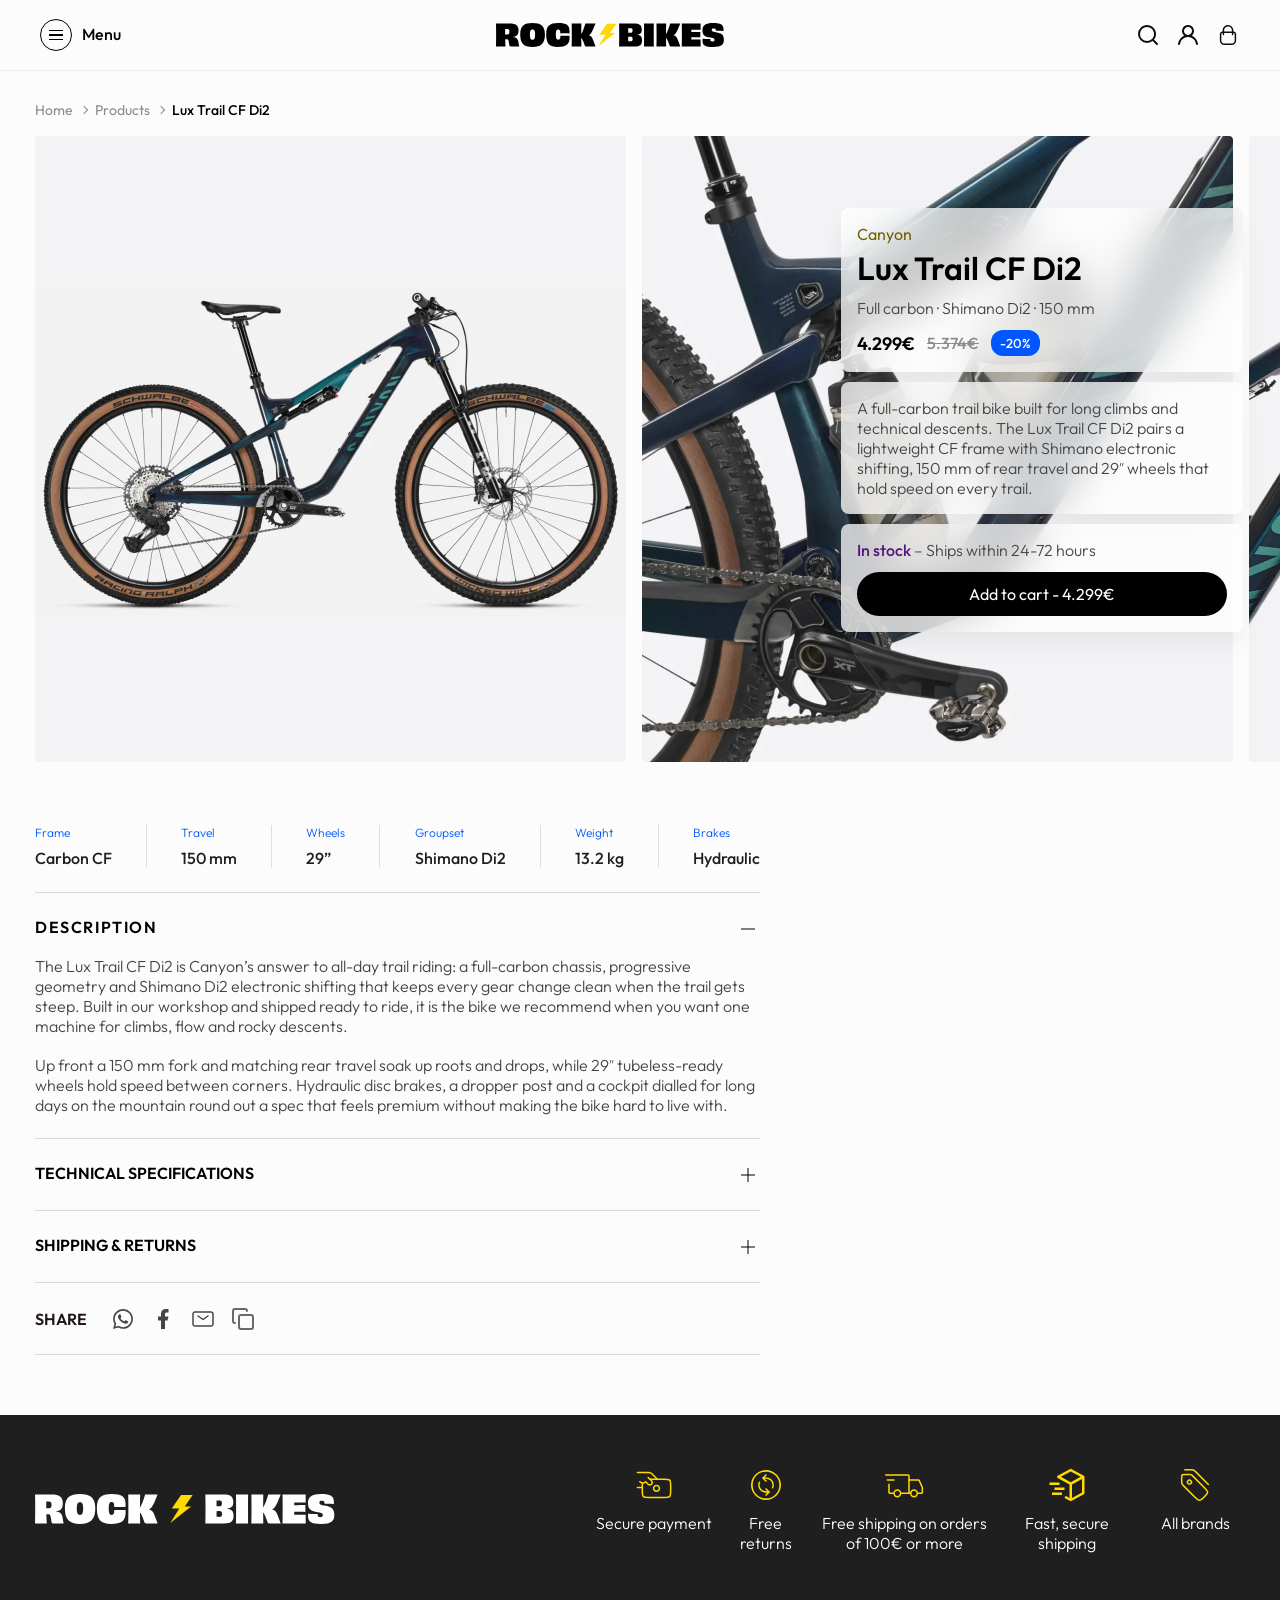
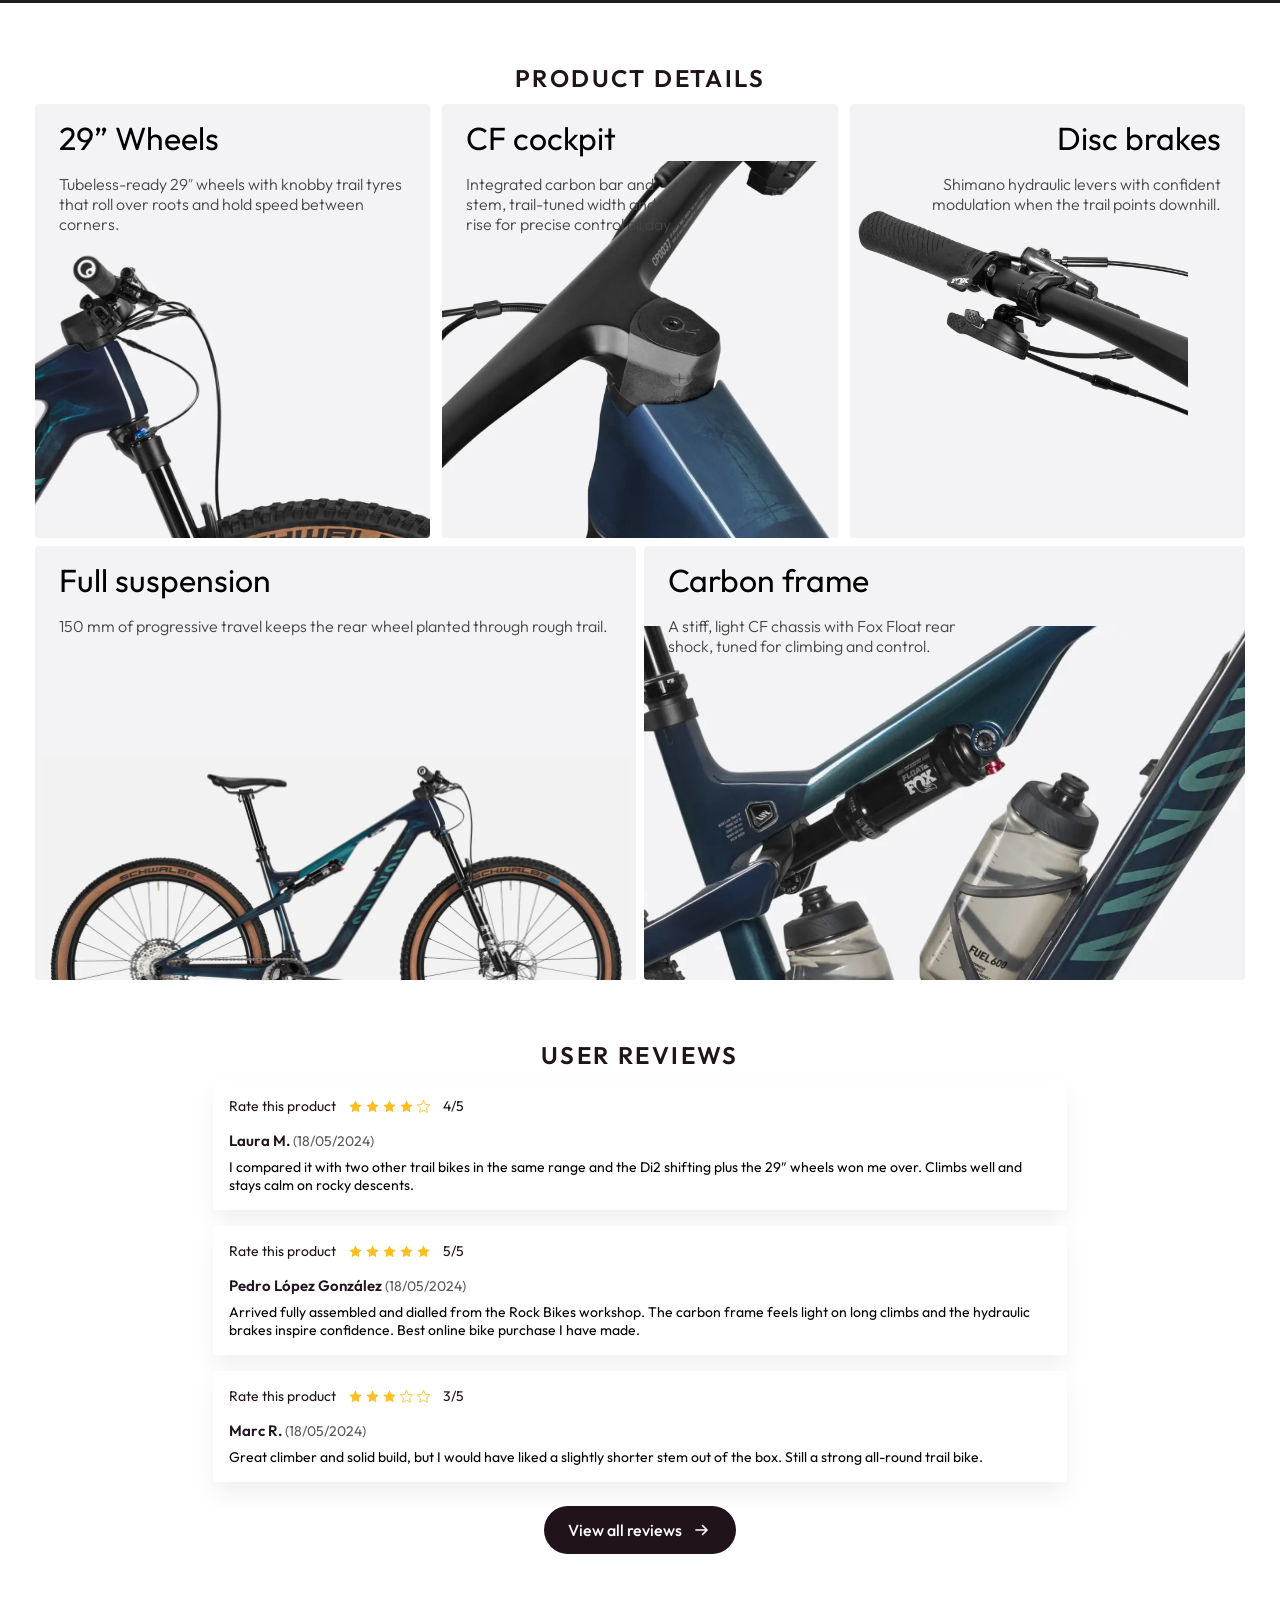
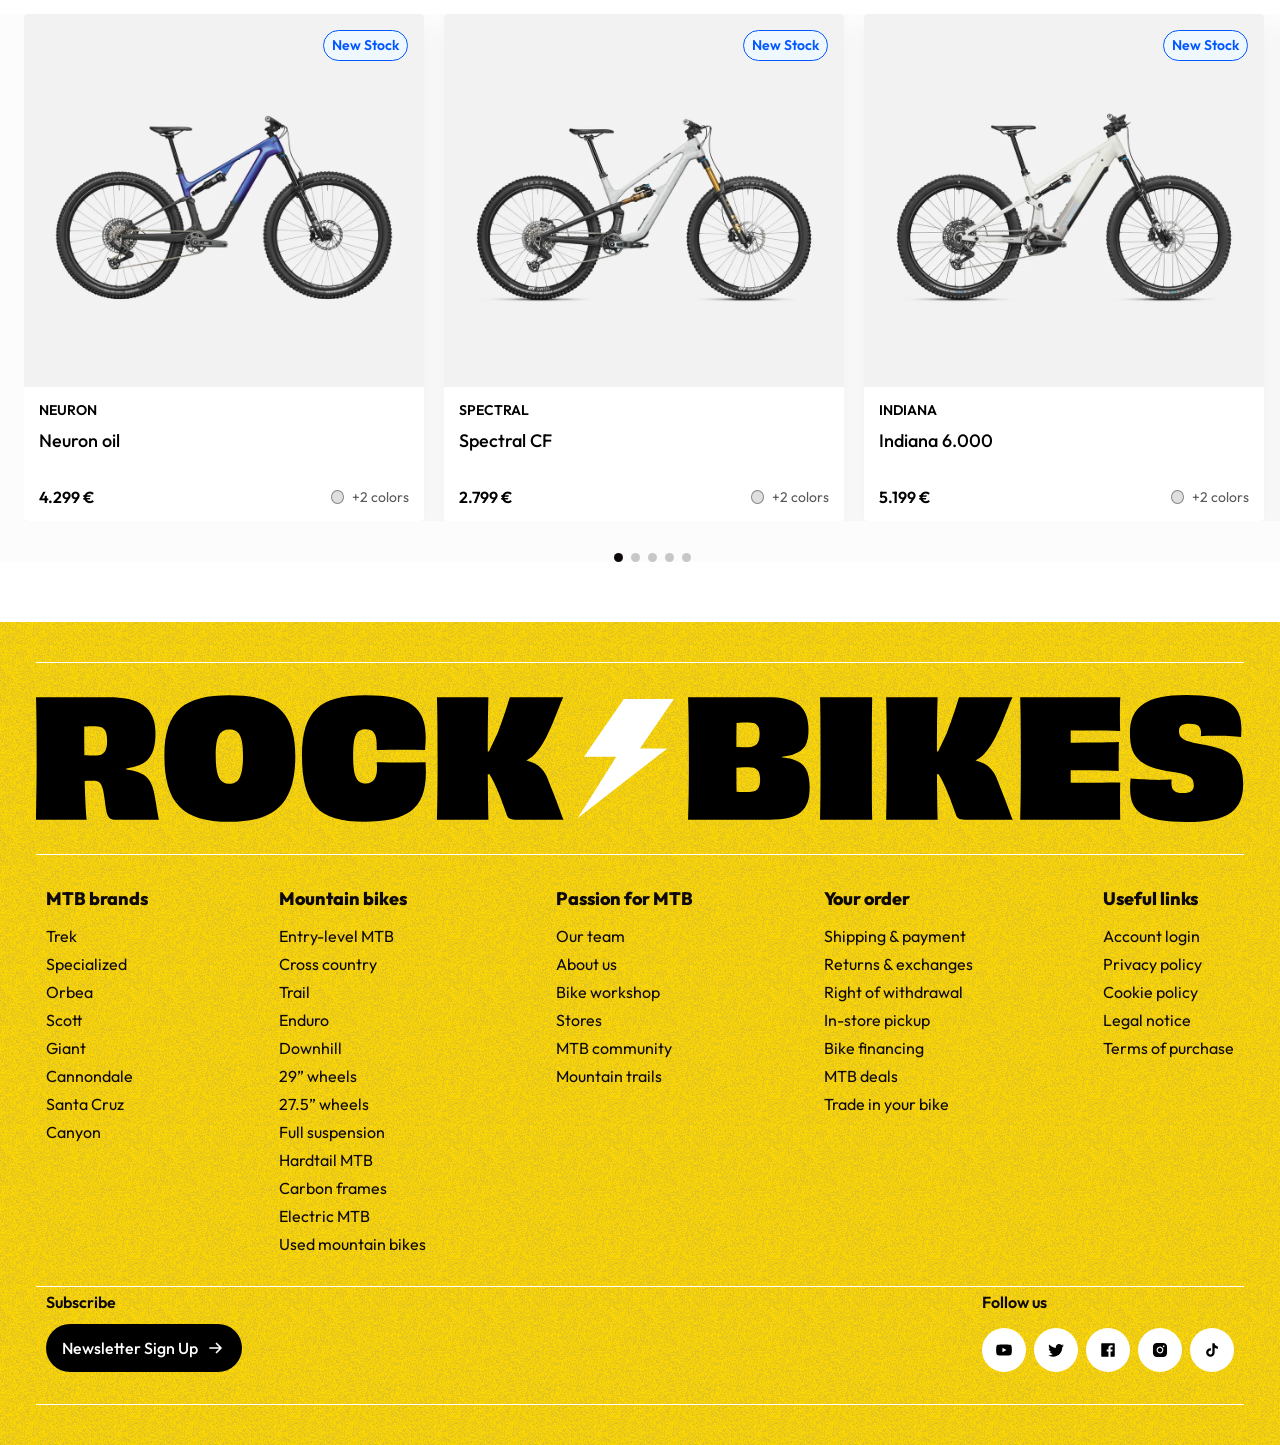
==== commit 71f8a6db: "Limpia la ficha de restos de patinete y afina espaciados y CTAs de la home. Sustituye las fotos Dual" ====
--- a/ficha-producto.html
+++ b/ficha-producto.html
@@ -13,8 +13,8 @@
 <link rel="preconnect" href="https://fonts.gstatic.com" crossorigin>
 <link href="https://fonts.googleapis.com/css2?family=Outfit:wght@400;500;600;700;800&family=Work+Sans:wght@400;500;600;700;800&display=swap" rel="stylesheet">
 
-<link rel="stylesheet" href="assets/css/style.css?v=20261116d">
-<link rel="stylesheet" href="assets/css/ficha.css?v=20261115n">
+<link rel="stylesheet" href="assets/css/style.css?v=20261116e">
+<link rel="stylesheet" href="assets/css/ficha.css?v=20261116k">
 </head>
 <body class="page-ficha">
 
@@ -214,13 +214,6 @@
 
       <div class="buybox__card">
         <p class="buybox__text">A full-carbon trail bike built for long climbs and technical descents. The Lux Trail CF Di2 pairs a lightweight CF frame with Shimano electronic shifting, 150 mm of rear travel and 29&Prime; wheels that hold speed on every trail.</p>
-        <div class="buybox__opt">
-          <span class="buybox__opt-label">Size</span>
-          <div class="buybox__pills" role="group" aria-label="Frame size">
-            <button class="buybox__pill is-active" type="button" aria-pressed="true">M</button>
-            <button class="buybox__pill" type="button" aria-pressed="false">L</button>
-          </div>
-        </div>
       </div>
 
       <div class="buybox__card">
@@ -315,7 +308,7 @@
         <div class="faq__panel" id="faq-ship" role="region" aria-labelledby="faq-ship-btn" hidden>
           <div class="faq__inner">
             <p>Orders leave our workshop within 24 to 72 working hours. Shipping is free on orders of 100&euro; or more, and every bike travels fully assembled, adjusted and boxed.</p>
-            <p>You have 30 days to return it. If the bike has not been used, we refund the full amount; if you have already ridden it, we collect it, check it and deduct only the cost of the kilometres done.</p>
+            <p>You have 30 days to return it. If the bike has not been used, we refund the full amount; if you have already ridden it, we collect it, check it and deduct only fair wear from trail use.</p>
           </div>
         </div>
       </div>
@@ -396,25 +389,25 @@
     <article class="fdet__card" style="--ix:-16.98%;--iy:28.80%;--iw:116.98%;--tw:376px">
       <div class="fdet__head">
         <h3 class="fdet__name">29&rdquo; Wheels</h3>
-        <p class="fdet__text">Tubeless-ready 29&Prime; wheels that roll over roots and hold speed between corners.</p>
-      </div>
-      <img class="fdet__img" src="assets/opt/ficha-detalle-ruedas.webp" alt="Rueda de 29 pulgadas con freno de disco" width="992" height="712" loading="lazy">
+        <p class="fdet__text">Tubeless-ready 29&Prime; wheels with knobby trail tyres that roll over roots and hold speed between corners.</p>
+      </div>
+      <img class="fdet__img" src="assets/opt/ficha-detalle-ruedas.webp" alt="Rueda de 29 pulgadas, horquilla Fox y neumático Schwalbe" width="992" height="712" loading="lazy">
     </article>
 
     <article class="fdet__card" style="--ix:0;--iy:13.13%;--iw:100%;--tw:217px">
       <div class="fdet__head">
-        <h3 class="fdet__name">Di2 cockpit</h3>
-        <p class="fdet__text">Shimano Di2 controls and a clean cockpit set up for long days on the trail.</p>
-      </div>
-      <img class="fdet__img" src="assets/opt/ficha-detalle-pantalla.webp" alt="Cockpit y mandos Di2" width="848" height="868" loading="lazy">
+        <h3 class="fdet__name">CF cockpit</h3>
+        <p class="fdet__text">Integrated carbon bar and stem, trail-tuned width and rise for precise control all day.</p>
+      </div>
+      <img class="fdet__img" src="assets/opt/ficha-detalle-pantalla.webp" alt="Cockpit de carbono integrado del Lux Trail" width="848" height="868" loading="lazy">
     </article>
 
     <article class="fdet__card fdet__card--right" style="--ix:0;--iy:5.76%;--iw:85.6%;--tw:376px">
       <div class="fdet__head">
         <h3 class="fdet__name">Disc brakes</h3>
-        <p class="fdet__text">Four-piston hydraulic discs with confident modulation on steep descents.</p>
-      </div>
-      <img class="fdet__img" src="assets/opt/ficha-detalle-frenos.webp" alt="Freno de disco hidráulico" width="726" height="896" loading="lazy">
+        <p class="fdet__text">Shimano hydraulic levers with confident modulation when the trail points downhill.</p>
+      </div>
+      <img class="fdet__img" src="assets/opt/ficha-detalle-frenos.webp" alt="Maneta de freno hidráulico Shimano y mando Fox" width="726" height="896" loading="lazy">
     </article>
 
   </div>
@@ -426,15 +419,15 @@
         <h3 class="fdet__name">Full suspension</h3>
         <p class="fdet__text">150 mm of progressive travel keeps the rear wheel planted through rough trail.</p>
       </div>
-      <img class="fdet__img" src="assets/opt/ficha-detalle-compacto.webp" alt="Lux Trail CF Di2, vista completa" width="1262" height="848" loading="lazy">
+      <img class="fdet__img" src="assets/opt/ficha-detalle-compacto.webp" alt="Canyon Lux Trail CF Di2, vista lateral completa" width="1262" height="848" loading="lazy">
     </article>
 
     <article class="fdet__card fdet__card--half" style="--ix:-13.66%;--iy:18.43%;--iw:117.1%;--tw:320px">
       <div class="fdet__head">
         <h3 class="fdet__name">Carbon frame</h3>
-        <p class="fdet__text">A stiff, light CF chassis tuned for climbing efficiency and descending control.</p>
-      </div>
-      <img class="fdet__img" src="assets/opt/ficha-detalle-plataforma.webp" alt="Detalle del cuadro de carbono" width="1508" height="1020" loading="lazy">
+        <p class="fdet__text">A stiff, light CF chassis with Fox Float rear shock, tuned for climbing and control.</p>
+      </div>
+      <img class="fdet__img" src="assets/opt/ficha-detalle-plataforma.webp" alt="Cuadro de carbono Canyon con amortiguador Fox Float" width="1508" height="1020" loading="lazy">
     </article>
 
   </div>
@@ -499,19 +492,7 @@
 
   </ul>
 
-  <a class="ureviews__all" href="#">View all reviews <svg class="icon-arrow" viewBox="0 0 20 20" aria-hidden="true"><path d="M4 10h11M10.5 5.5L15 10l-4.5 4.5" fill="none" stroke="currentColor" stroke-width="1.7" stroke-linecap="round" stroke-linejoin="round"/></svg></a>
-  </div><!-- /.frame -->
-</section>
-
-<!-- ========================= RIDE INTO THE WILD ========================= -->
-
-<section class="ride">
-  <div class="frame">
-  <img class="ride__bike" src="assets/opt/ficha-banner.webp" alt="" width="1600" height="901" loading="lazy">
-  <div class="ride__copy">
-    <img class="ride__logo" src="assets/ficha/svg/contenedor-rock-bikes-15408-6857.svg" alt="Rock Bikes" width="342" height="36">
-    <p class="ride__title">RIDE<br>INTO<br>THE<br>WILD</p>
-  </div>
+  <a class="btn btn--dark ureviews__all" href="#">View all reviews <svg class="icon-arrow" viewBox="0 0 20 20" aria-hidden="true"><path d="M4 10h11M10.5 5.5L15 10l-4.5 4.5" fill="none" stroke="currentColor" stroke-width="1.7" stroke-linecap="round" stroke-linejoin="round"/></svg></a>
   </div><!-- /.frame -->
 </section>
 
@@ -694,7 +675,7 @@
   </div>
 </footer>
 
-<script src="assets/js/main.js?v=20261116a"></script>
-<script src="assets/js/ficha.js?v=20261113"></script>
+<script src="assets/js/main.js?v=20261116j"></script>
+<script src="assets/js/ficha.js?v=20261116j"></script>
 </body>
 </html>
--- a/assets/css/style.css
+++ b/assets/css/style.css
@@ -1309,14 +1309,15 @@
   color: var(--c-yellow);
 }
 
-/* El titular va con el mismo `.display` de 60 px que el resto de secciones. */
-.terrain__title { margin-bottom: 16px; }
+/* Mismo ritmo que Opinions / Catalogue: titular sin margen, lead a 20 px. */
+.terrain__title { margin-bottom: 0; }
 
 .terrain__lead {
-  margin: 0;
+  margin: 20px 0 0;
   max-width: 560px;
   font-size: 18px;
-  line-height: 29px;
+  font-weight: 600;
+  line-height: 21px;
   color: #CFC7CC;
 }
 
@@ -1398,6 +1399,14 @@
   font-size: 24px;
   font-weight: 600;
   color: var(--c-white);
+  /* Contorno gris claro: el amarillo/blanco se pierde sobre cielos claros. */
+  -webkit-text-stroke: 1.5px var(--c-text-soft);
+  paint-order: stroke fill;
+  text-shadow:
+    -1px -1px 0 #8C8C8C,
+     1px -1px 0 #8C8C8C,
+    -1px  1px 0 #8C8C8C,
+     1px  1px 0 #8C8C8C;
 }
 /* El número se enciende en amarillo al abrirse el panel; en reposo va en blanco. */
 .is-active .terrain__num { color: var(--c-yellow); }
@@ -1878,7 +1887,13 @@
   padding: 100px 0 60px;
 }
 
-.brands__lead { margin-top: 24px; font-size: 18px; line-height: 21px; color: var(--c-white); }
+.brands__lead {
+  margin-top: 20px;
+  font-size: 18px;
+  font-weight: 600;
+  line-height: 21px;
+  color: var(--c-white);
+}
 .brands__copy .btn { margin-top: 32px; }
 
 /* El hueco en el diseño mide 639×509 —proporción 1,26:1—, no 16:9: Figma recorta
@@ -1927,10 +1942,16 @@
   color: var(--c-yellow);
 }
 
-.brands__sub { margin-top: 24px; font-size: 18px; color: var(--c-white); }
+.brands__sub {
+  margin-top: 20px;
+  font-size: 18px;
+  font-weight: 600;
+  line-height: 21px;
+  color: var(--c-white);
+}
 
 /* Segundo bloque de marcas: titular propio sobre la fila de logos. */
-.brands__row .brands__title { margin: 0 0 16px; color: var(--c-white); }
+.brands__row .brands__title { margin: 0; color: var(--c-white); }
 
 /* Fila de marcas: cinco logos; Escape al final para el wrap en móvil. */
 .brands__logos {
@@ -2017,8 +2038,9 @@
 .riders__lead {
   margin: 20px 0 0;
   max-width: 460px;
-  font-size: 17px;
-  line-height: 1.375;
+  font-size: 18px;
+  font-weight: 600;
+  line-height: 21px;
 }
 
 .riders__list {
@@ -2246,9 +2268,11 @@
 
   .riders__lead {
     display: block;
-    margin-top: 16px;
+    margin-top: 20px;
     max-width: none;
-    font-size: 16px;
+    font-size: 18px;
+    font-weight: 600;
+    line-height: 21px;
   }
 
   .riders__list {
@@ -2532,17 +2556,17 @@
   flex-direction: column;
   align-items: flex-start;
   justify-content: flex-start;
-  gap: clamp(24px, calc(24px + (100vw - 1366px) * 0.196), 45px);
+  gap: 0;
   align-self: stretch;
 }
 
-/* Antetítulo y titular van juntos, sin el hueco que separa al resto de hijos. */
+/* Antetítulo y titular juntos; lead a 20 px, como Opinions. */
 .news__heading {
   display: flex;
   flex-direction: column;
 }
 .news__title {
-  margin: 0 0 clamp(12px, calc(12px + (100vw - 1366px) * 0.159), 29px);
+  margin: 0;
   font-family: var(--font-display);
   font-size: 60px;
   font-weight: 900;
@@ -2552,15 +2576,17 @@
 .news__title span { color: var(--c-yellow); }
 .news__lead {
   width: clamp(452px, calc(464px + (100vw - 1366px) * -0.112), 464px);
-  margin: 0;
-  font-size: clamp(18px, calc(18px + (100vw - 1366px) * 0.0187), 20px);
-  line-height: clamp(22.68px, calc(22.68px + (100vw - 1366px) * 0.031), 26px);
+  margin: 20px 0 0;
+  font-size: 18px;
+  font-weight: 600;
+  line-height: 21px;
   color: #F0F0F0;
 }
 .news__all {
   display: inline-flex;
   align-items: center;
   gap: clamp(8px, calc(8px + (100vw - 1366px) * 0.0374), 12px);
+  margin-top: 32px;
   height: clamp(48px, calc(48px + (100vw - 1366px) * 0.224), 72px);
   padding: 0 clamp(18px, calc(18px + (100vw - 1366px) * 0.056), 24px);
   border: 1px solid var(--c-white);
@@ -3277,11 +3303,14 @@
   .news {
     display: flex;
     flex-direction: column;
+    /* Sin gap: con display:contents el hueco de 40 px se colaba entre
+       titular y lead (20 + 40 = 60). El ritmo lo marcan los márgenes. */
+    gap: 0;
   }
   .news__head { display: contents; }
   .news__heading { order: 1; }
   .news__lead { order: 2; }
-  .news__carousel { order: 3; }
+  .news__carousel { order: 3; margin-top: 40px; }
   .news__all { order: 4; margin-top: 32px; }
 
   .brands__top {
--- a/assets/css/ficha.css
+++ b/assets/css/ficha.css
@@ -386,37 +386,6 @@
   color: #454545;
 }
 
-.buybox__opt { display: flex; align-items: center; gap: 24px; margin-top: 12px; }
-.buybox__opt-label { font-size: 16px; font-weight: 400; line-height: 20px; color: #000; flex: none; }
-.buybox__pills {
-  display: flex;
-  align-items: center;
-  gap: 0;
-  height: 44px;
-  padding: 4px;
-  border: 1px solid #5E178A;
-  border-radius: 16px;
-  flex: 1;
-  min-width: 0;
-}
-.buybox__pill {
-  flex: 1 1 0;
-  min-width: 0;
-  height: 36px;
-  padding: 0 8px;
-  border: 0;
-  border-radius: 16px;
-  background: transparent;
-  color: #340D4C;
-  font-family: inherit;
-  font-size: 14px;
-  font-weight: 400;
-  line-height: 20px;
-  cursor: pointer;
-  transition: background-color .18s ease, color .18s ease;
-}
-.buybox__pill.is-active { background: var(--c-yellow); color: #0E090D; }
-
 .buybox__stock { margin: 0; font-size: 16px; font-weight: 300; line-height: 20px; color: #454545; }
 .buybox__stock strong { font-weight: 500; color: #56157E; }
 
@@ -737,52 +706,11 @@
 /* El separador de 8 px entre autor y comentario. */
 .rreview__who + .rreview__text { margin-top: -8px; }
 
-.ureviews__all {
-  display: inline-flex;
-  align-items: center;
-  gap: 4px;
-  margin-top: 16px;
-  color: var(--c-yellow);
-  font-size: 16px;
-  font-weight: 400;
-  line-height: 22px;
-}
-.ureviews__all:hover { color: #E0BE00; }
-.ureviews__all .icon-arrow { width: 20px; height: 20px; }
-
-/* --------------------------------------------------------------------------
-   8. Banner RIDE INTO THE WILD
-
-   La foto no es un fondo: en el diseño está colocada con una matriz dentro del
-   marco. Traducida a porcentajes del marco son estos cuatro números.
-   -------------------------------------------------------------------------- */
-
-.ride { margin-top: 60px; background: #FBBF24; overflow: hidden; }
-.ride > .frame { position: relative; height: 720px; }
-
-.ride__bike {
-  position: absolute;
-  left: 36.2%;
-  top: 21.6%;
-  width: 57.9%;
-  height: auto;
-  max-width: none;
-}
-
-.ride__copy { position: absolute; left: 81px; top: 150px; width: 341px; }
-.ride__logo { width: 337px; height: auto; }
-.ride__title {
-  margin: 0;
-  font-family: var(--font-display);
-  font-size: 120.84px;
-  font-weight: 900;
-  line-height: 94.62px;
-  letter-spacing: -.01em;
-  color: #fff;
-}
-
-/* --------------------------------------------------------------------------
-   9. Relacionados
+/* Mismo botón del sistema (.btn); solo el margen respecto a la lista. */
+.ureviews__all { margin-top: 24px; }
+
+/* --------------------------------------------------------------------------
+   8. Relacionados
 
    Las tarjetas son las mismas de «Most wanted»: aquí solo cambian el hueco
    entre ellas (20 px) y los puntos, que no son la píldora amarilla del home.
@@ -914,16 +842,6 @@
   .ureviews__list { width: 100%; margin-top: 16px; }
   .rreview { padding: 16px; }
 
-  /* En el marcado la foto va antes que el texto (en escritorio ambas son
-     absolutas y da igual); apiladas hay que devolver el texto arriba. */
-  .ride { margin-top: 40px; }
-  .ride > .frame { display: flex; flex-direction: column; height: auto; padding: 40px 16px 0; }
-  .ride__copy { order: -1; }
-  .ride__copy { position: static; width: auto; }
-  .ride__logo { width: 200px; height: auto; }
-  .ride__title { font-size: 19vw; line-height: .86; }
-  .ride__bike { position: static; width: 100%; margin-top: 8px; }
-
   /* Carrusel relacionados: margen izquierdo, sin margen derecho (peek). */
   .related { margin: 40px 0 0; }
   .related > .frame { padding: 0 0 0 16px; }
@@ -956,5 +874,4 @@
   .rreview__rate { flex-wrap: wrap; gap: 8px 12px; }
   .specs { grid-template-columns: repeat(2, 1fr); gap: 20px 12px; }
   .buybox__title { font-size: 26px; line-height: 30px; }
-  .ride__title { font-size: 17vw; }
 }
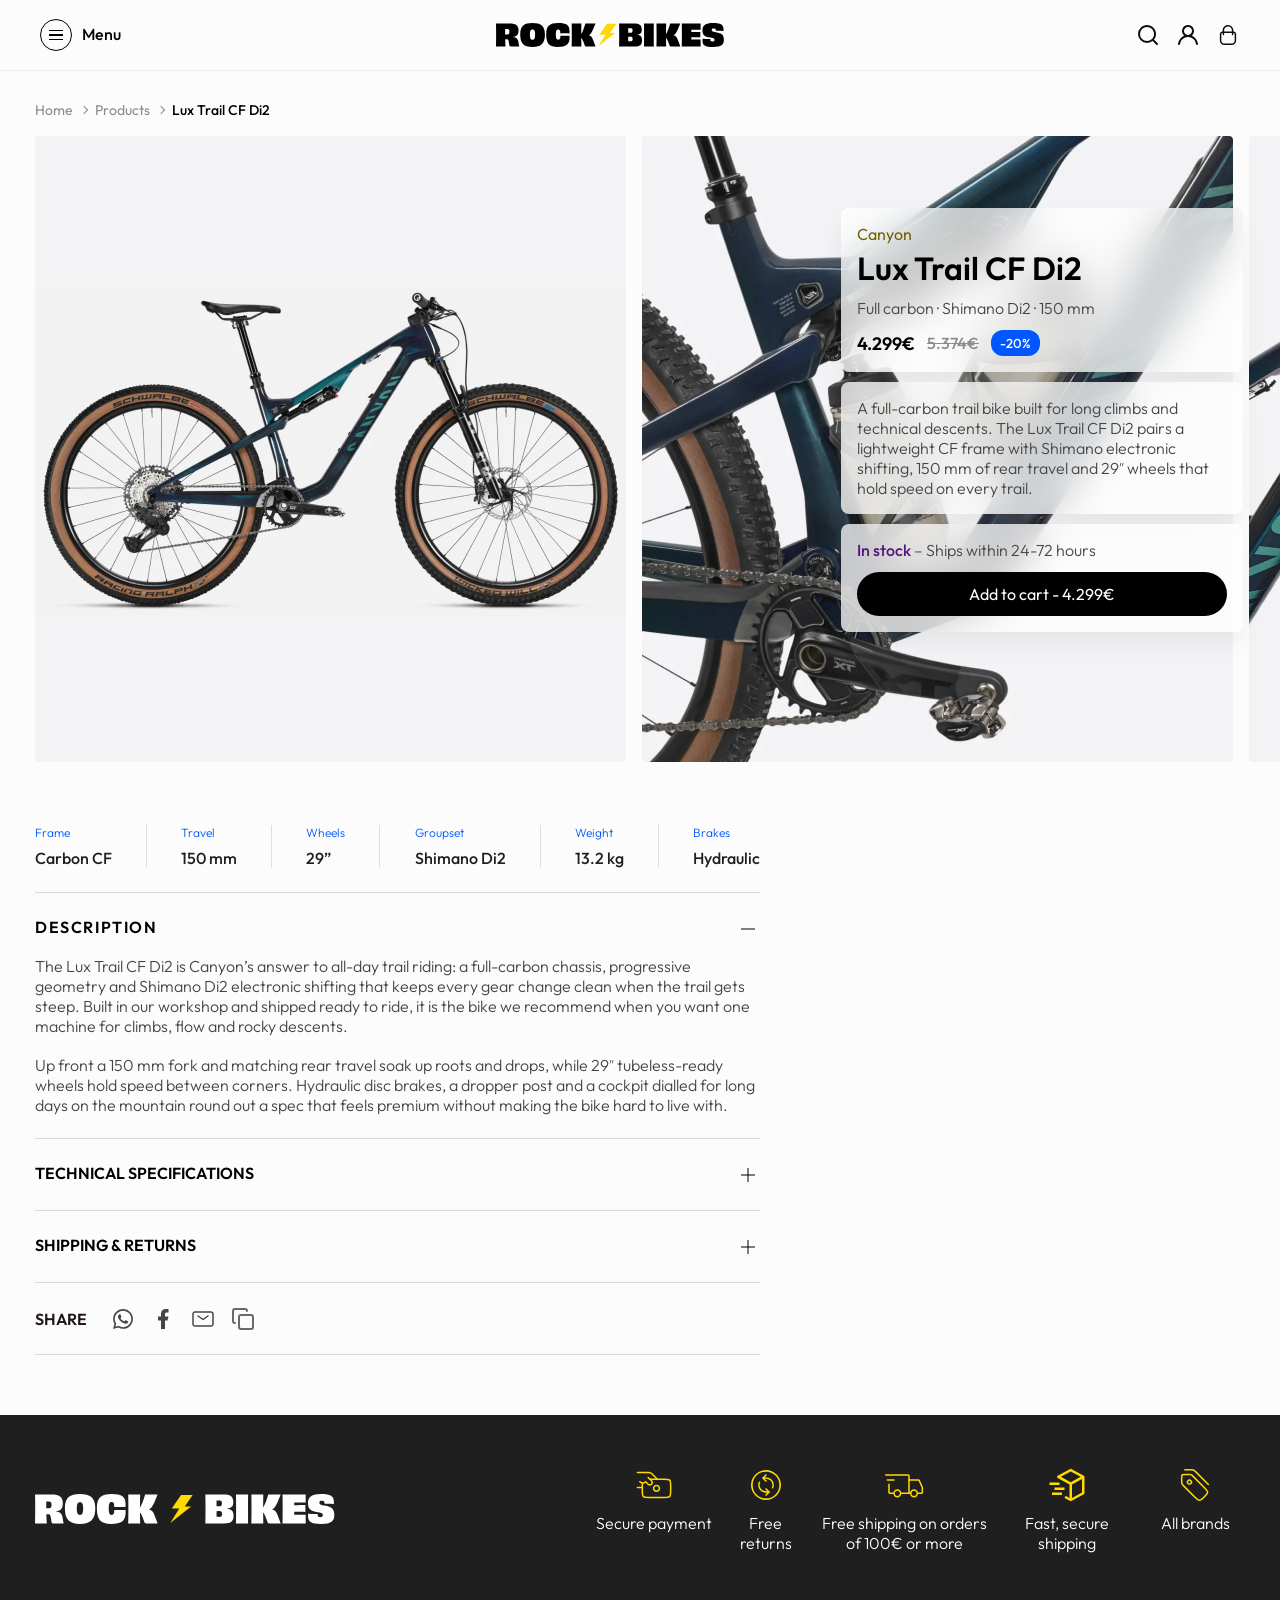
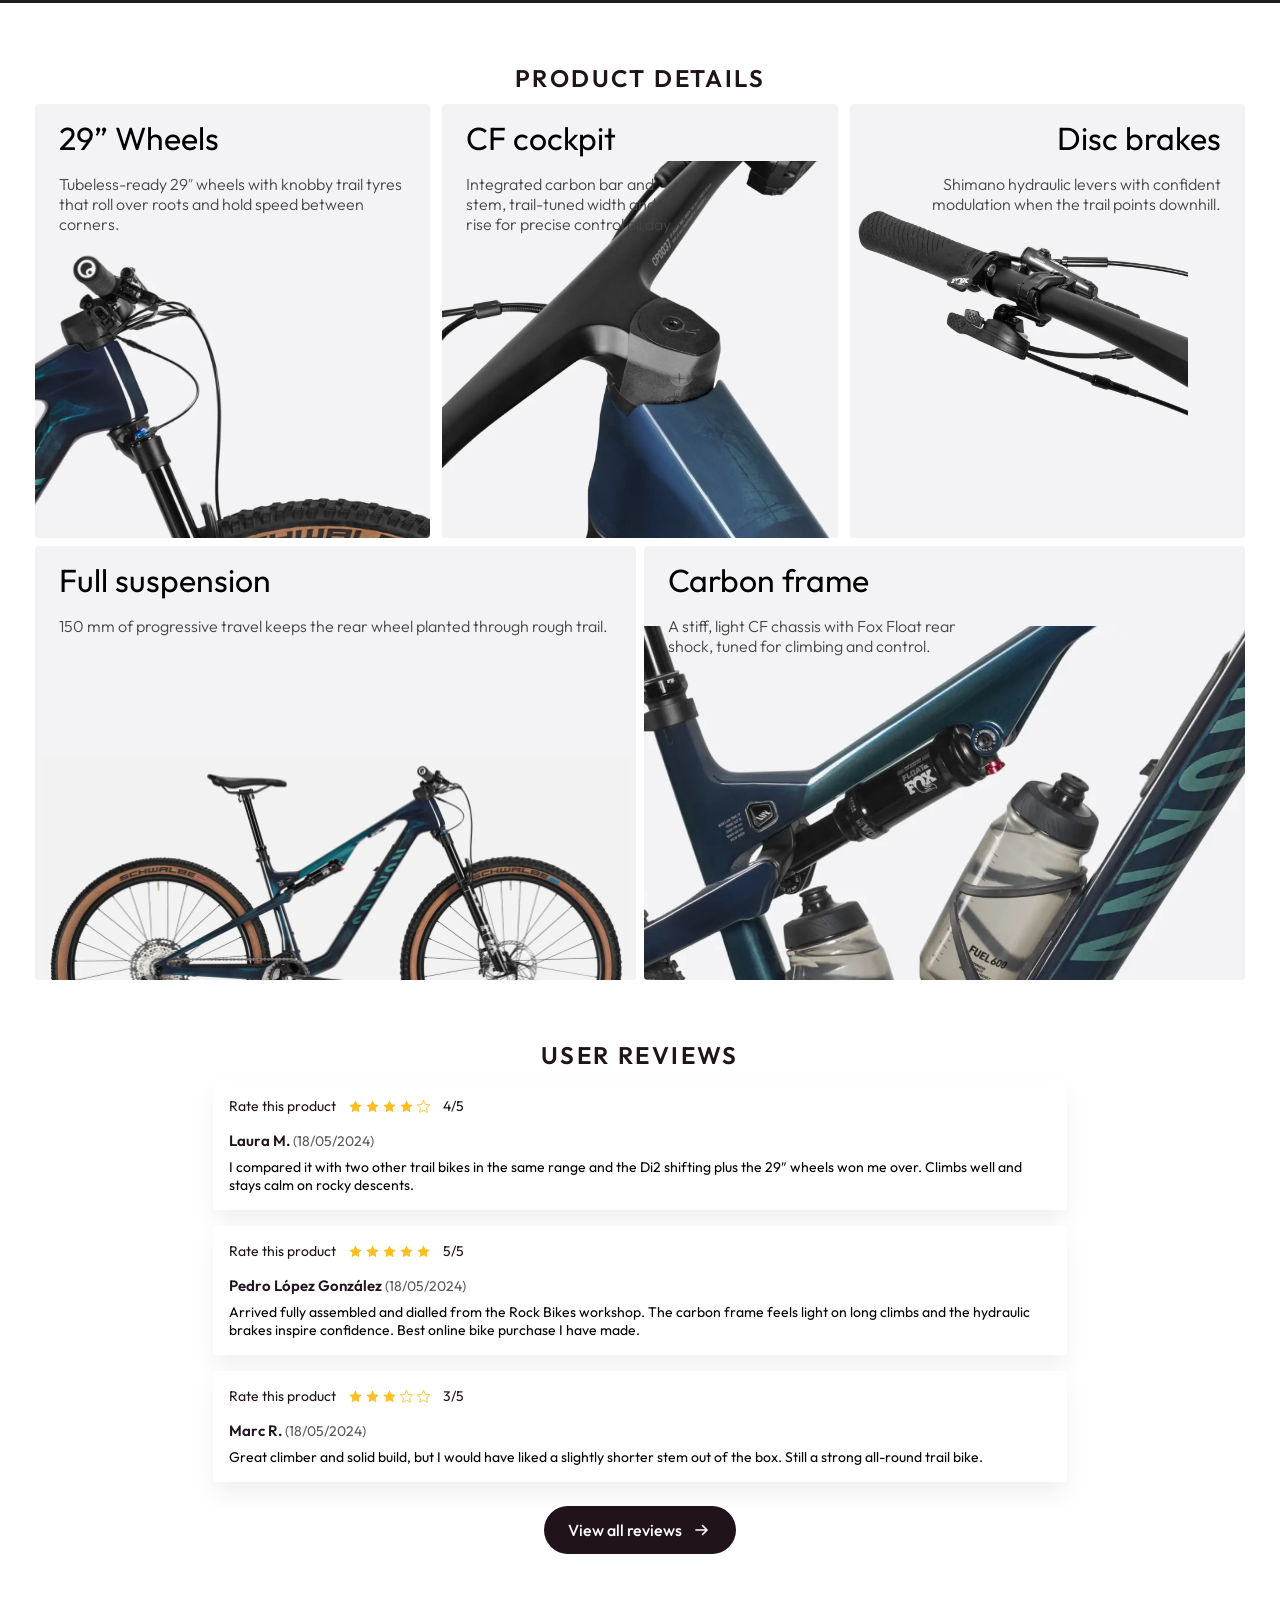
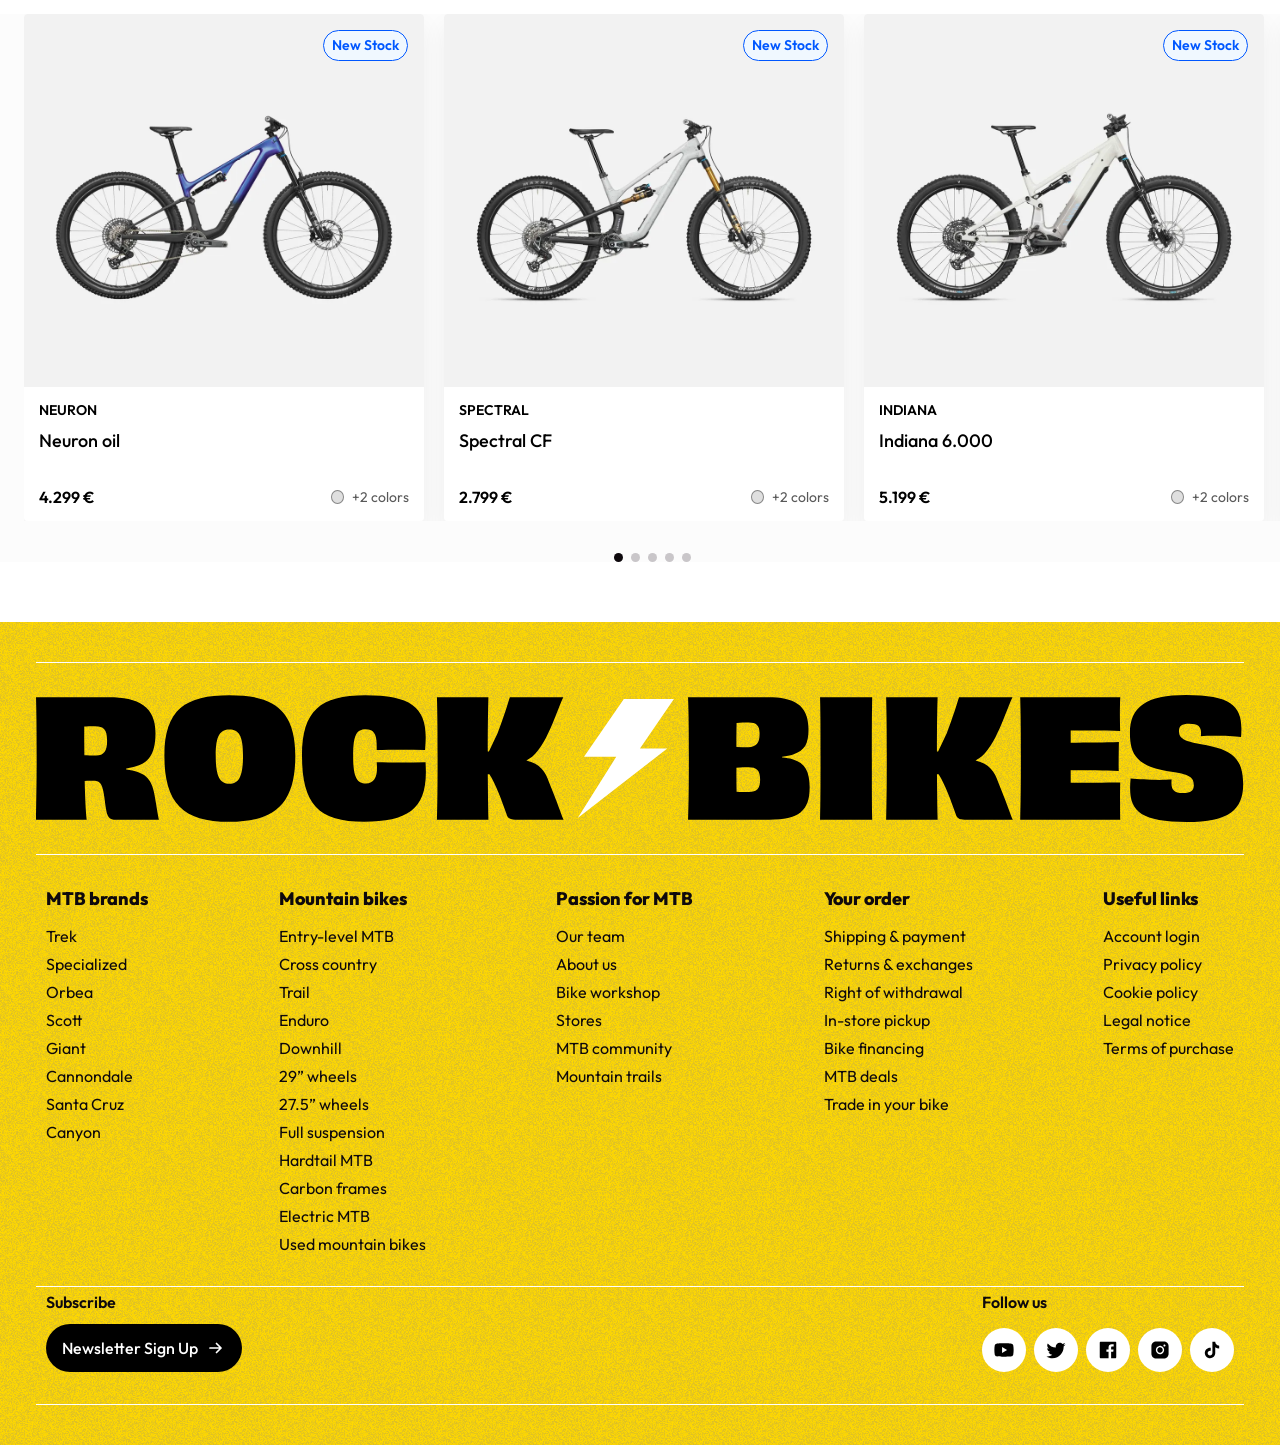
==== commit 8d1b84dc: "Mejora el buscador móvil y agranda los iconos sociales del footer. Deja visible Close con margen en " ====
--- a/ficha-producto.html
+++ b/ficha-producto.html
@@ -13,7 +13,7 @@
 <link rel="preconnect" href="https://fonts.gstatic.com" crossorigin>
 <link href="https://fonts.googleapis.com/css2?family=Outfit:wght@400;500;600;700;800&family=Work+Sans:wght@400;500;600;700;800&display=swap" rel="stylesheet">
 
-<link rel="stylesheet" href="assets/css/style.css?v=20261116e">
+<link rel="stylesheet" href="assets/css/style.css?v=20261116m">
 <link rel="stylesheet" href="assets/css/ficha.css?v=20261116k">
 </head>
 <body class="page-ficha">
--- a/assets/css/style.css
+++ b/assets/css/style.css
@@ -801,12 +801,16 @@
   display: flex;
   align-items: center;
   flex: none;
-  width: 40px;
+  /* Antes width:40px recortaba «Close»; el texto manda el ancho. */
+  width: auto;
+  min-width: 44px;
+  min-height: 36px;
   height: 36px;
   padding: 0;
   font: 400 16px/20px var(--font-body);
   color: #000;
   text-align: left;
+  white-space: nowrap;
 }
 .nav__search-close:hover { text-decoration: underline; }
 
@@ -2912,8 +2916,8 @@
   outline-offset: 2px;
 }
 .foot-follow .social img {
-  width: 18px;
-  height: 18px;
+  width: 22px;
+  height: 22px;
   filter: brightness(0);
   pointer-events: none;
 }
@@ -3100,8 +3104,21 @@
    corta en 1060 para que no queden a ras. */
 @media (max-width: 1060px) {
   .site-header.is-search-open .nav__logo { display: none; }
-  .site-header.is-search-open .nav__actions { flex: 1; }
-  .site-header.is-search-open .nav__search { width: 100%; }
+  .site-header.is-search-open .nav__actions {
+    flex: 1;
+    min-width: 0;
+  }
+  .site-header.is-search-open .nav__search {
+    width: 100%;
+    min-width: 0;
+    /* Hueco entre la píldora y Close, y margen visual al borde. */
+    gap: 12px;
+    padding-right: 4px;
+  }
+  .site-header.is-search-open .nav__search-field {
+    flex: 1 1 auto;
+    min-width: 0;
+  }
 
   /* Buscador móvil (Figma 15430:9888): panel blanco a pantalla completa. */
   .site-header.is-search-open .nav__search-panel {
@@ -3426,19 +3443,19 @@
     box-sizing: border-box;
   }
   .foot-follow .social {
-    gap: 4px;
+    gap: 8px;
   }
   .foot-follow .social a {
-    width: 44px;
-    height: 44px;
-    min-width: 44px;
-    min-height: 44px;
+    width: 48px;
+    height: 48px;
+    min-width: 48px;
+    min-height: 48px;
     background: transparent;
     border-radius: 0;
   }
   .foot-follow .social img {
-    width: 22px;
-    height: 22px;
+    width: 28px;
+    height: 28px;
   }
 
 /* Hero móvil (Figma 15595:3069): barra negra 70 px, 16 px a cada lado,
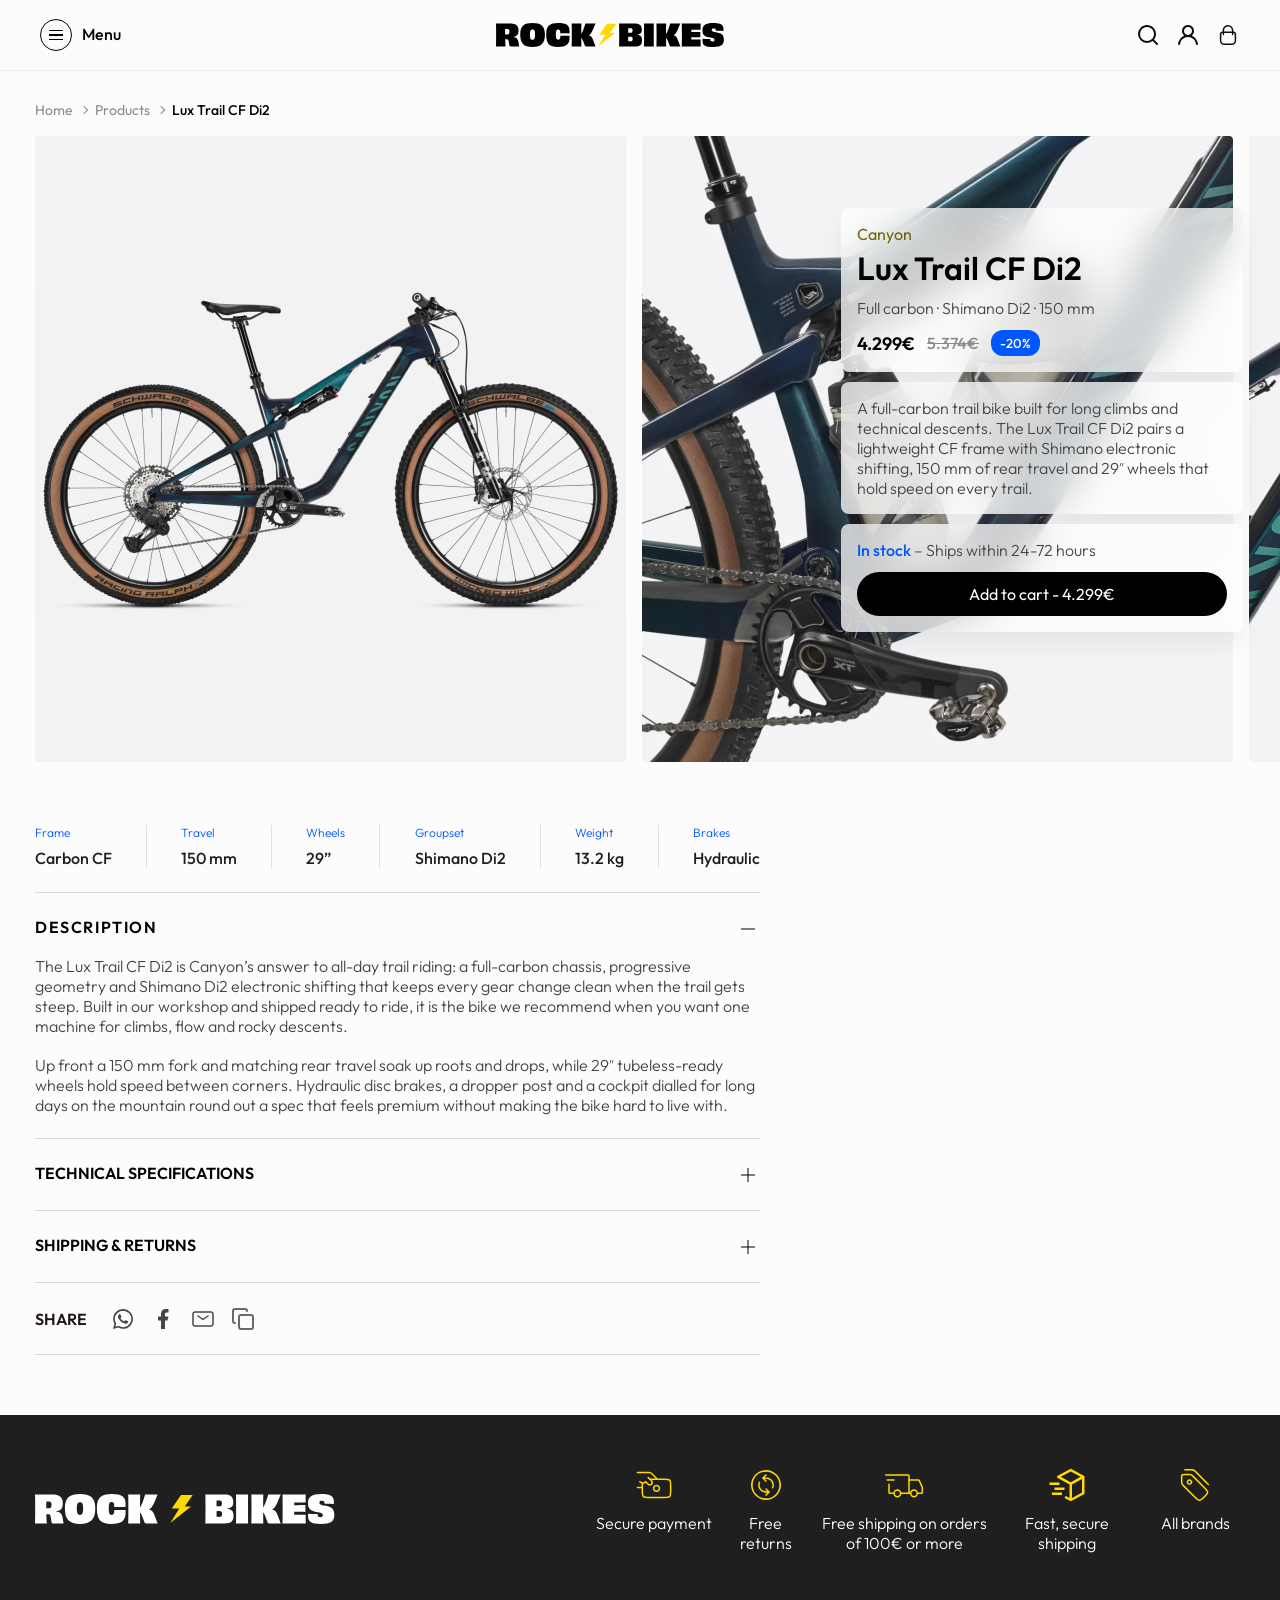
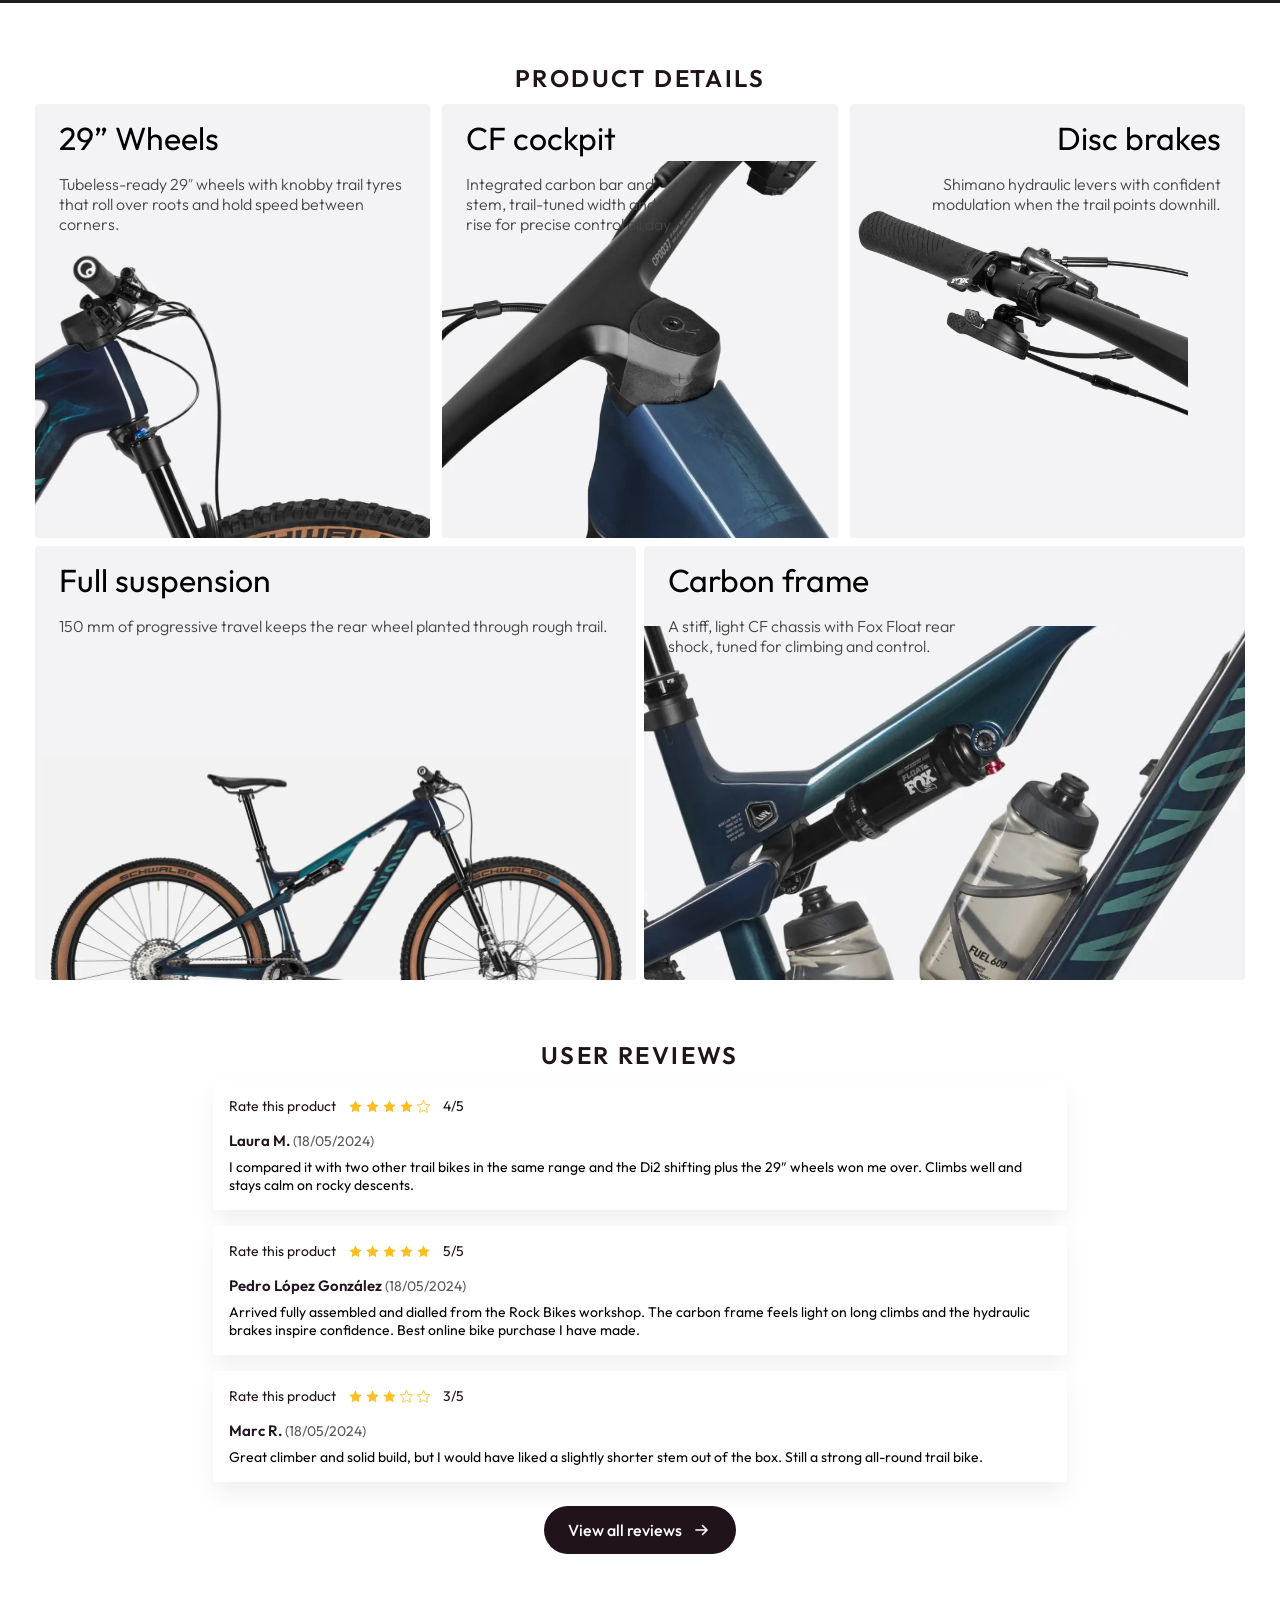
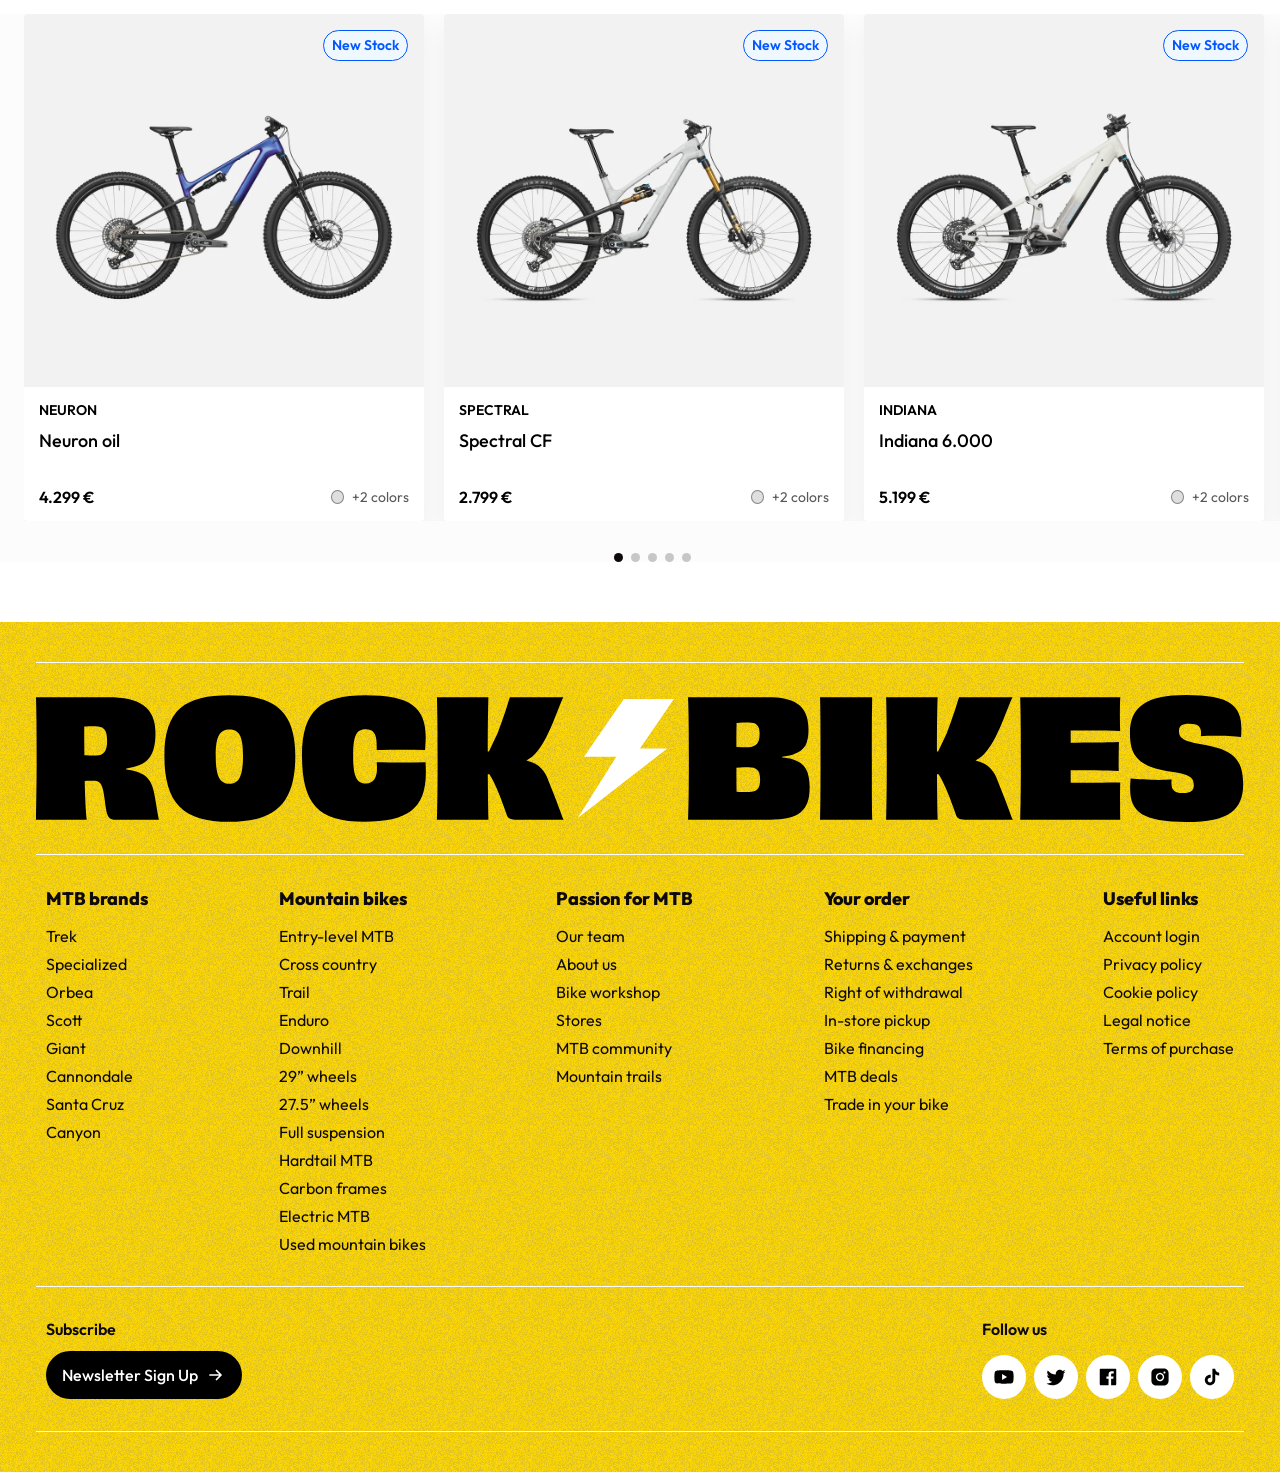
==== commit ba83c2de: "Más aire bajo la línea del footer y «In stock» en azul de acento. Co-authored-by: Cursor <cursoragen" ====
--- a/ficha-producto.html
+++ b/ficha-producto.html
@@ -13,8 +13,8 @@
 <link rel="preconnect" href="https://fonts.gstatic.com" crossorigin>
 <link href="https://fonts.googleapis.com/css2?family=Outfit:wght@400;500;600;700;800&family=Work+Sans:wght@400;500;600;700;800&display=swap" rel="stylesheet">
 
-<link rel="stylesheet" href="assets/css/style.css?v=20261116m">
-<link rel="stylesheet" href="assets/css/ficha.css?v=20261116k">
+<link rel="stylesheet" href="assets/css/style.css?v=20261117e">
+<link rel="stylesheet" href="assets/css/ficha.css?v=20261117a">
 </head>
 <body class="page-ficha">
 
@@ -675,7 +675,7 @@
   </div>
 </footer>
 
-<script src="assets/js/main.js?v=20261116j"></script>
+<script src="assets/js/main.js?v=20261116p"></script>
 <script src="assets/js/ficha.js?v=20261116j"></script>
 </body>
 </html>
--- a/assets/css/style.css
+++ b/assets/css/style.css
@@ -1403,14 +1403,6 @@
   font-size: 24px;
   font-weight: 600;
   color: var(--c-white);
-  /* Contorno gris claro: el amarillo/blanco se pierde sobre cielos claros. */
-  -webkit-text-stroke: 1.5px var(--c-text-soft);
-  paint-order: stroke fill;
-  text-shadow:
-    -1px -1px 0 #8C8C8C,
-     1px -1px 0 #8C8C8C,
-    -1px  1px 0 #8C8C8C,
-     1px  1px 0 #8C8C8C;
 }
 /* El número se enciende en amarillo al abrirse el panel; en reposo va en blanco. */
 .is-active .terrain__num { color: var(--c-yellow); }
@@ -2011,22 +2003,29 @@
   display: contents;
 }
 
-/* Panel amarillo: titular, descripción y lista de categorías. */
+/* Panel amarillo: titular arriba; lista centrada entre titular y CTA (el
+   botón va superpuesto al pie, fuera del flujo). */
 .riders__panel {
   grid-column: 1;
   grid-row: 1;
   min-width: 0;
   min-height: 0;
-  height: calc(100vh - 270px);
-  display: flex;
-  flex-direction: column;
-  justify-content: space-between;
+  height: calc(100vh - 200px);
+  display: grid;
+  grid-template-rows: auto minmax(0, 1fr);
   gap: 24px;
-  padding: 48px 40px 72px;
+  padding: 48px 40px 96px;
   border-radius: 16px;
   background: #FFD800;
   color: #000;
-  overflow-y: auto;
+  overflow: hidden;
+  container-type: inline-size;
+  container-name: riders-panel;
+}
+
+.riders__panel-top {
+  min-width: 0;
+  max-width: 100%;
 }
 
 /* Solo en el panel amarillo: el antetítulo va en negro puro (#000). */
@@ -2034,9 +2033,13 @@
   color: #000;
 }
 
-/* Mismo `.display` (Obviously Black 900) que el resto de secciones. */
-.riders__title {
+/* Mismo peso `.display`; escala con el ancho del panel para «COMPLEMENT».
+   Más específico que `.display` en los @media. */
+.riders .riders__title {
   color: #000;
+  max-width: 100%;
+  font-size: clamp(28px, 11cqi, 60px);
+  line-height: 1;
 }
 
 .riders__lead {
@@ -2048,25 +2051,38 @@
 }
 
 .riders__list {
+  /* Ocupa la fila libre y es el contenedor de altura de las categorías:
+     en pantallas grandes → 30px; si el hueco se estrecha → bajan solas. */
+  align-self: stretch;
+  justify-self: stretch;
+  width: 100%;
+  height: 100%;
+  min-height: 0;
   display: flex;
   flex-direction: column;
+  justify-content: center;
   gap: 2px;
   margin: 0;
   padding: 0;
   list-style: none;
+  overflow: hidden;
+  container-type: size;
+  container-name: riders-list;
 }
 
 .riders__cat {
   display: block;
   width: 100%;
-  padding: 2px 0;
+  flex: 0 0 auto;
+  padding: 0;
   border: 0;
   background: none;
   text-align: left;
   font-family: var(--font-body);
-  font-size: clamp(18px, 2.2vw, 30px);
+  /* ~11.5% de la altura de la lista × 7 ≈ cabe siempre; tope 30px. */
+  font-size: clamp(14px, 11.5cqh, 30px);
   font-weight: 700;
-  line-height: 1.15;
+  line-height: 1.1;
   letter-spacing: .01em;
   text-transform: uppercase;
   color: #5E5A4A;
@@ -2101,7 +2117,7 @@
   position: relative;
   min-width: 0;
   min-height: 0;
-  height: calc(100vh - 270px);
+  height: calc(100vh - 200px);
   overflow: hidden;
   border-radius: 16px;
   background: #2A2A2A;
@@ -2254,6 +2270,8 @@
 
   /* Caja amarilla: titular + lead (sin lista de categorías). */
   .riders__panel {
+    display: flex;
+    flex-direction: column;
     grid-column: auto;
     grid-row: auto;
     order: 1;
@@ -2446,7 +2464,8 @@
   background: var(--c-white);
   border-radius: 4px;
   padding: 22px 24px 26px;
-  box-shadow: 0 12px 25px rgba(0, 0, 0, .06), inset 0 0 0 1px #EDEDED;
+  /* Solo el borde interior: la sombra rellenaba de gris el hueco entre cards. */
+  box-shadow: inset 0 0 0 1px #EDEDED;
 }
 
 /* Opiniones: mismo arrastre y puntos que «Most wanted» / noticias. */
@@ -2609,10 +2628,12 @@
    del Figma: la tarjeta anterior se va ocultando hacia el titular. */
 .news__carousel {
   position: relative;
+  display: flex;
+  flex-direction: column;
   flex: 1;
   min-width: 0;
   align-self: center;
-  height: 580px;
+  height: auto;
 }
 .news__carousel::before {
   content: '';
@@ -2628,7 +2649,7 @@
 .news__cards {
   display: flex;
   gap: clamp(35px, calc(35px + (100vw - 1366px) * 0.617), 101px);
-  height: 100%;
+  height: 580px;
   margin: 0;
   padding: 0;
   list-style: none;
@@ -2636,6 +2657,18 @@
   scroll-snap-type: x mandatory;
   scrollbar-width: none;
   cursor: grab;
+}
+
+/* Puntos bajo las cards; en fondo ciruela, inactivos más claros. */
+.news__foot {
+  justify-content: center;
+  margin-top: 24px;
+}
+.news__foot .dots button {
+  background: rgba(255, 255, 255, .35);
+}
+.news__foot .dots button[aria-current="true"] {
+  background: var(--c-amber);
 }
 .news__cards::-webkit-scrollbar { display: none; }
 .news__cards.is-dragging { cursor: grabbing; scroll-snap-type: none; }
@@ -2864,7 +2897,7 @@
   display: flex;
   justify-content: space-between;
   align-items: flex-end;
-  padding: 5px 10px 32px;
+  padding: 32px 10px 32px;
   border-top: 1px solid #fff;
 }
 .foot-sub, .foot-follow { min-width: 0; }
@@ -3151,8 +3184,8 @@
   .news__lead { width: 100%; max-width: 464px; }
   /* El align-self: center del escritorio dejaba la fila con su ancho máximo
      (2760 px) y provocaba scroll horizontal en todo el documento. */
-  .news__carousel { align-self: stretch; height: 580px; }
-  .news__cards { width: 100%; max-width: 100%; }
+  .news__carousel { align-self: stretch; height: auto; }
+  .news__cards { width: 100%; max-width: 100%; height: 580px; }
   .news__carousel::before { width: 0; }
 }
 
@@ -3317,6 +3350,27 @@
   .section__head { flex-direction: column; align-items: flex-start; }
   .section__lead--right { margin-top: 0; }
 
+  /* Terrain: CTA al final de la sección (después del carrusel y los dots). */
+  .terrain .container {
+    display: flex;
+    flex-direction: column;
+  }
+  .terrain__head { display: contents; }
+  .terrain__intro { order: 1; }
+  .terrain__panels { order: 2; }
+  .terrain__dots { order: 3; }
+  .terrain__all { order: 4; margin-top: 32px; }
+
+  /* Catalogue: CTA al final, después del carrusel. */
+  #products .container {
+    display: flex;
+    flex-direction: column;
+  }
+  #products .section__head { display: contents; }
+  #products .section__head > div { order: 1; }
+  #products .carousel { order: 2; margin-top: 40px; }
+  #products .section__head .btn { order: 3; margin-top: 32px; }
+
   .news {
     display: flex;
     flex-direction: column;
@@ -3349,7 +3403,9 @@
   .section__foot { display: block; }
   .news__all,
   .brands__copy .btn,
-  .riders__foot .btn {
+  .riders__foot .btn,
+  .terrain__all,
+  #products .section__head .btn {
     width: 100%;
     justify-content: center;
     box-sizing: border-box;
@@ -3362,26 +3418,30 @@
     width: calc(100% + var(--gutter));
     margin-right: calc(var(--gutter) * -1);
   }
+  /* Blog: el padding de .news es 24 px (≤1100); el sangrado va a juego. */
   .news__carousel,
   .news__cards {
     width: calc(100% + 24px);
     margin-right: -24px;
   }
 
-  /* Catálogo y opiniones: mismo ancho de card (peek 20 + gap 12). */
+  /* Catálogo, opiniones y blog: mismo ancho de card (peek ~20 + gap 12). */
   #products .carousel__viewport,
-  .reviews__carousel .carousel__viewport {
+  .reviews__carousel .carousel__viewport,
+  .news__carousel {
     container-type: inline-size;
     overscroll-behavior-x: contain;
     -webkit-overflow-scrolling: touch;
   }
   #products .carousel__track,
-  .reviews__carousel .carousel__track {
+  .reviews__carousel .carousel__track,
+  .news__cards {
     gap: 12px;
     padding-inline-end: 32px;
   }
   #products .prod,
-  .reviews__carousel .review {
+  .reviews__carousel .review,
+  .article {
     flex: 0 0 calc(100cqw - 32px);
     width: calc(100cqw - 32px);
     max-width: none;
@@ -3418,11 +3478,10 @@
 
   .news__title { font-size: 48px; line-height: 48px; }
 
-  /* Tarjetas de noticias más estrechas y sin alto fijo: en móvil 580 px de alto
-     con 327 de ancho dejaban el texto descolgado. */
+  /* Blog: mismo peek que catálogo; alto fijo razonable en móvil. */
   .news__carousel { height: auto; }
-  .news__cards { height: auto; gap: 16px; }
-  .article { width: min(78vw, 340px); height: 420px; }
+  .news__cards { height: auto; }
+  .article { height: 420px; }
   .article__content { left: 20px; right: 20px; bottom: 20px; }
   .article__title { font-size: 30px; line-height: 34px; }
   .article__summary { font-size: 14px; line-height: 18px; }
@@ -3561,8 +3620,11 @@
 
   .news { padding: 56px 16px; }
   .news__title { font-size: 40px; line-height: 40px; }
-  .news__cards { gap: 20px; }
-  .article { width: 84vw; }
+  .news__carousel,
+  .news__cards {
+    width: calc(100% + 16px);
+    margin-right: -16px;
+  }
   .article__content { left: 20px; right: 20px; bottom: 20px; }
 
   .foot-links {
@@ -3603,8 +3665,8 @@
   .cat { height: 358px; }
   .cat:nth-child(n + 4) { display: none; }
 
-  /* Noticias: tarjetas de 330 × 460. */
-  .article { width: 330px; height: 460px; }
+  /* Noticias: mismo peek que productos; un poco más altas. */
+  .article { height: 460px; }
   .article__title { font-size: 30px; line-height: 34px; }
 
   /* Reseñas: score arriba, carrusel con el mismo peek que productos. */
--- a/assets/css/ficha.css
+++ b/assets/css/ficha.css
@@ -387,7 +387,7 @@
 }
 
 .buybox__stock { margin: 0; font-size: 16px; font-weight: 300; line-height: 20px; color: #454545; }
-.buybox__stock strong { font-weight: 500; color: #56157E; }
+.buybox__stock strong { font-weight: 500; color: var(--fx-blue); }
 
 .buybox__cart {
   width: 100%;
